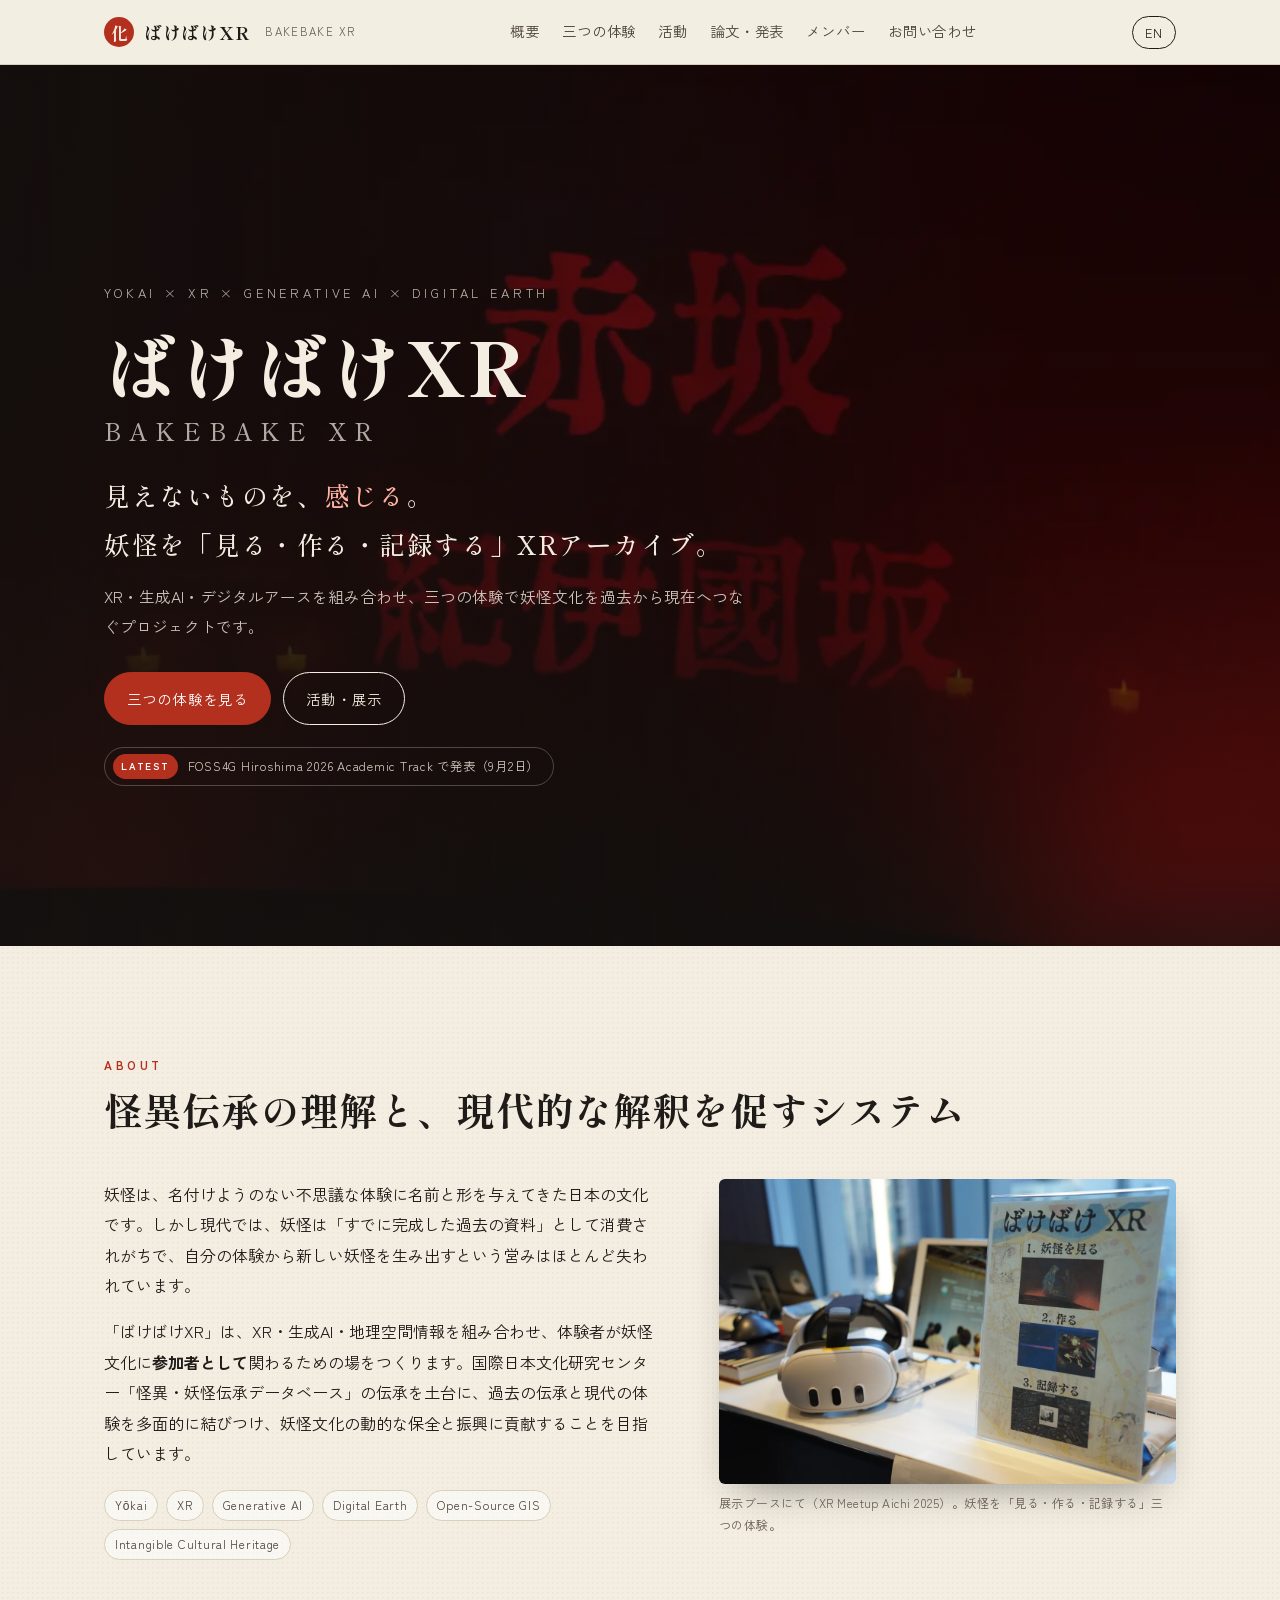
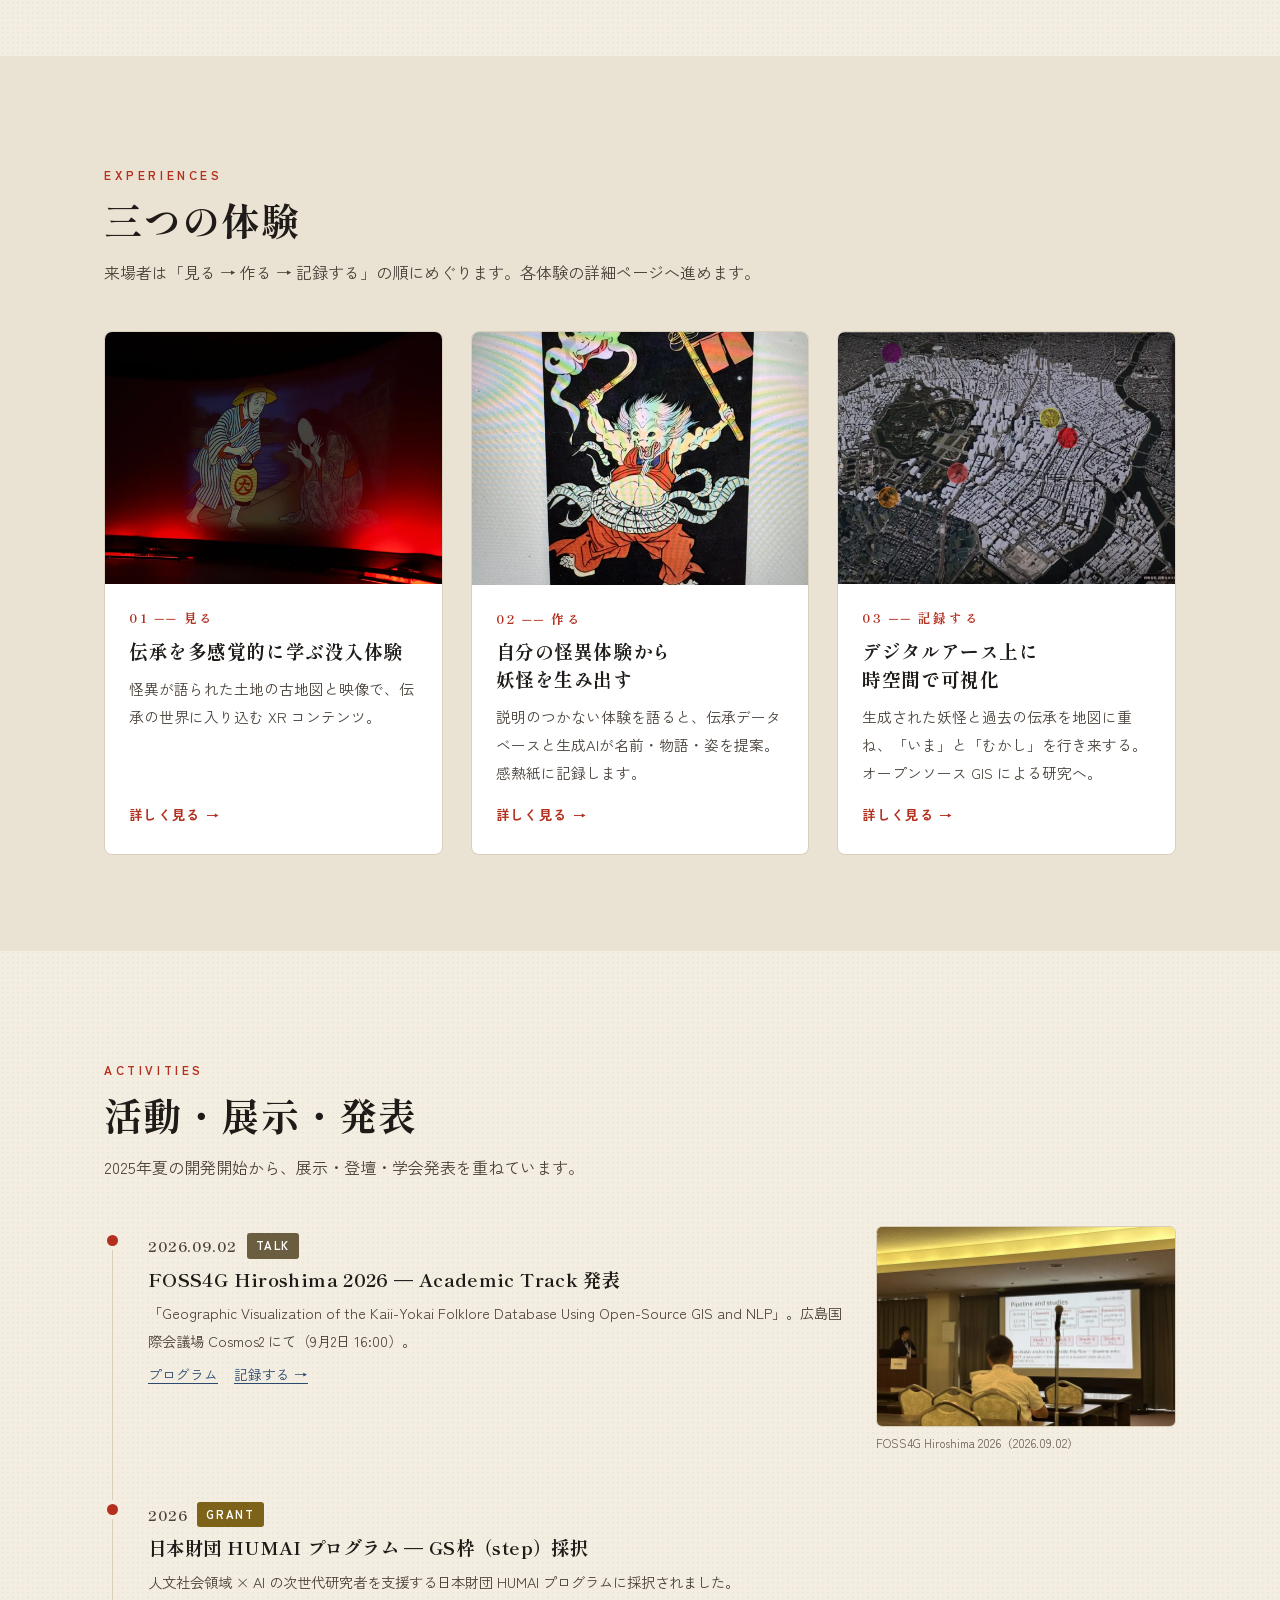
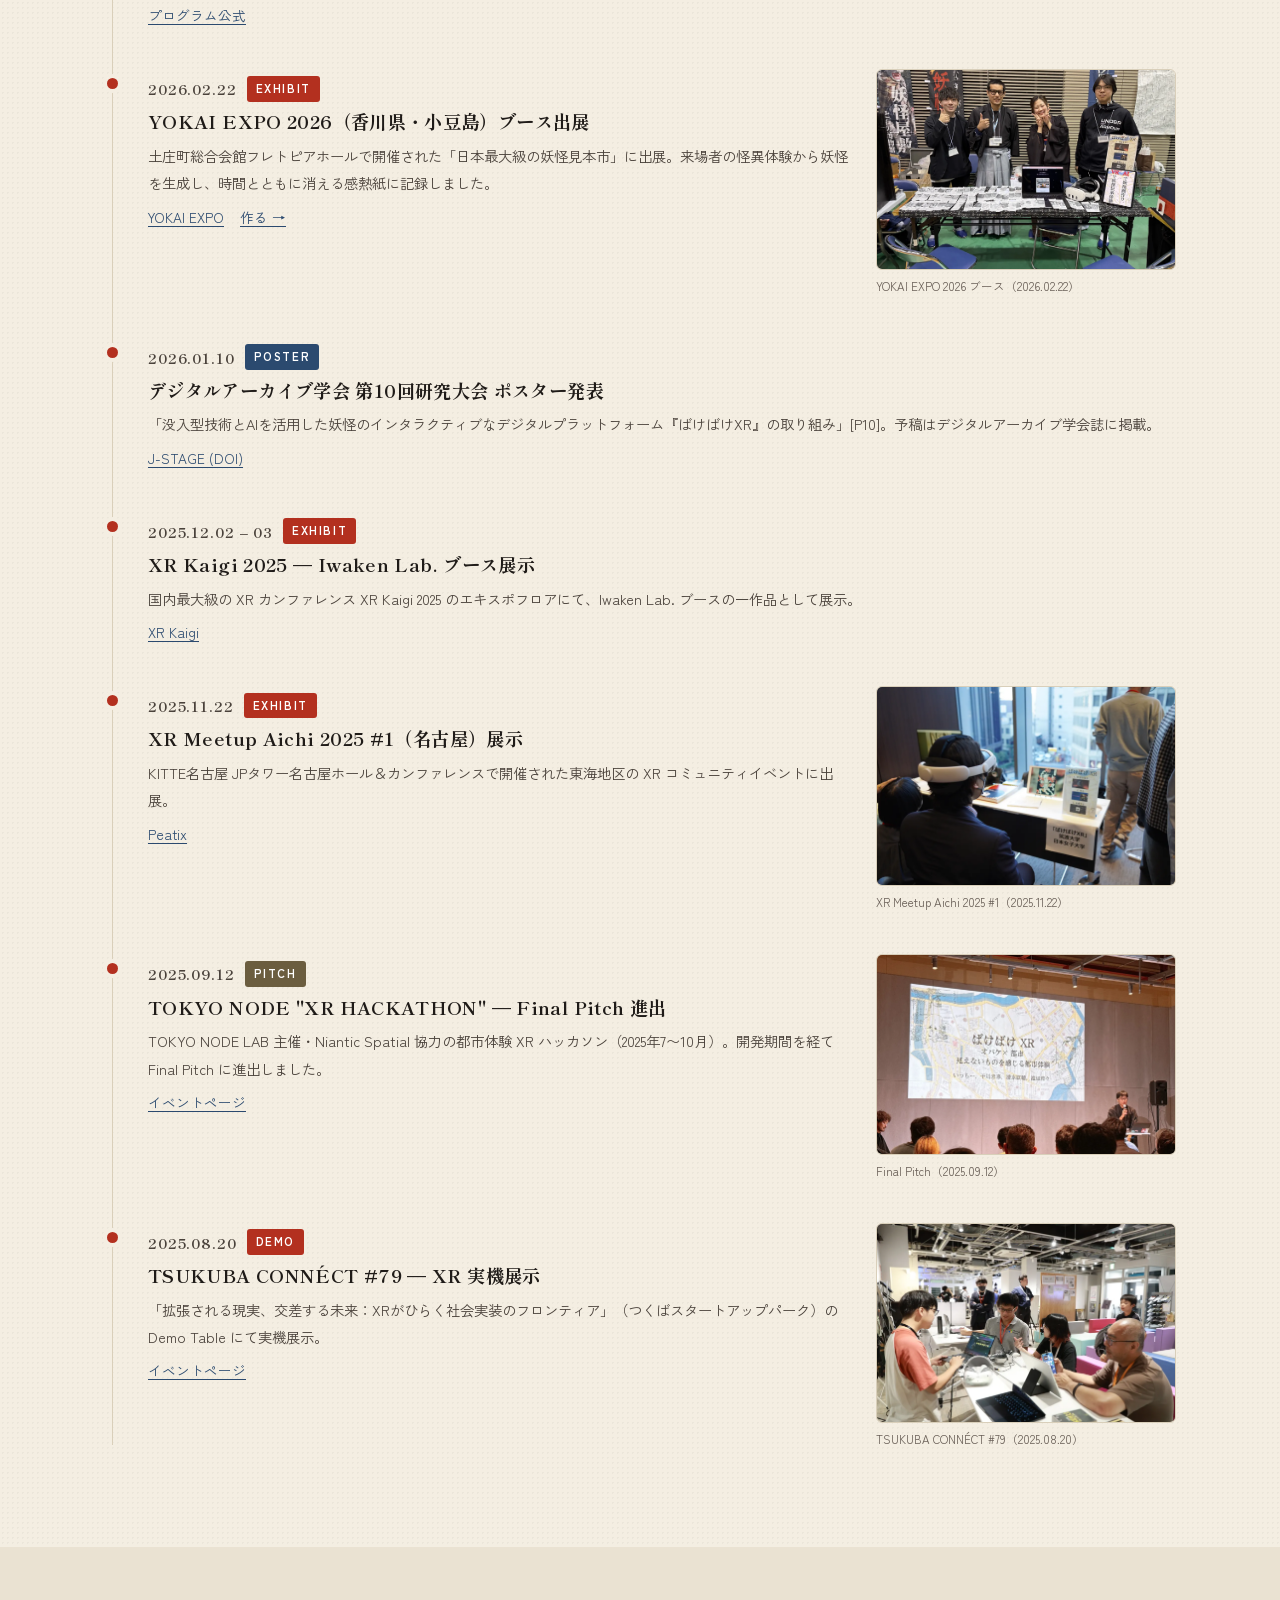
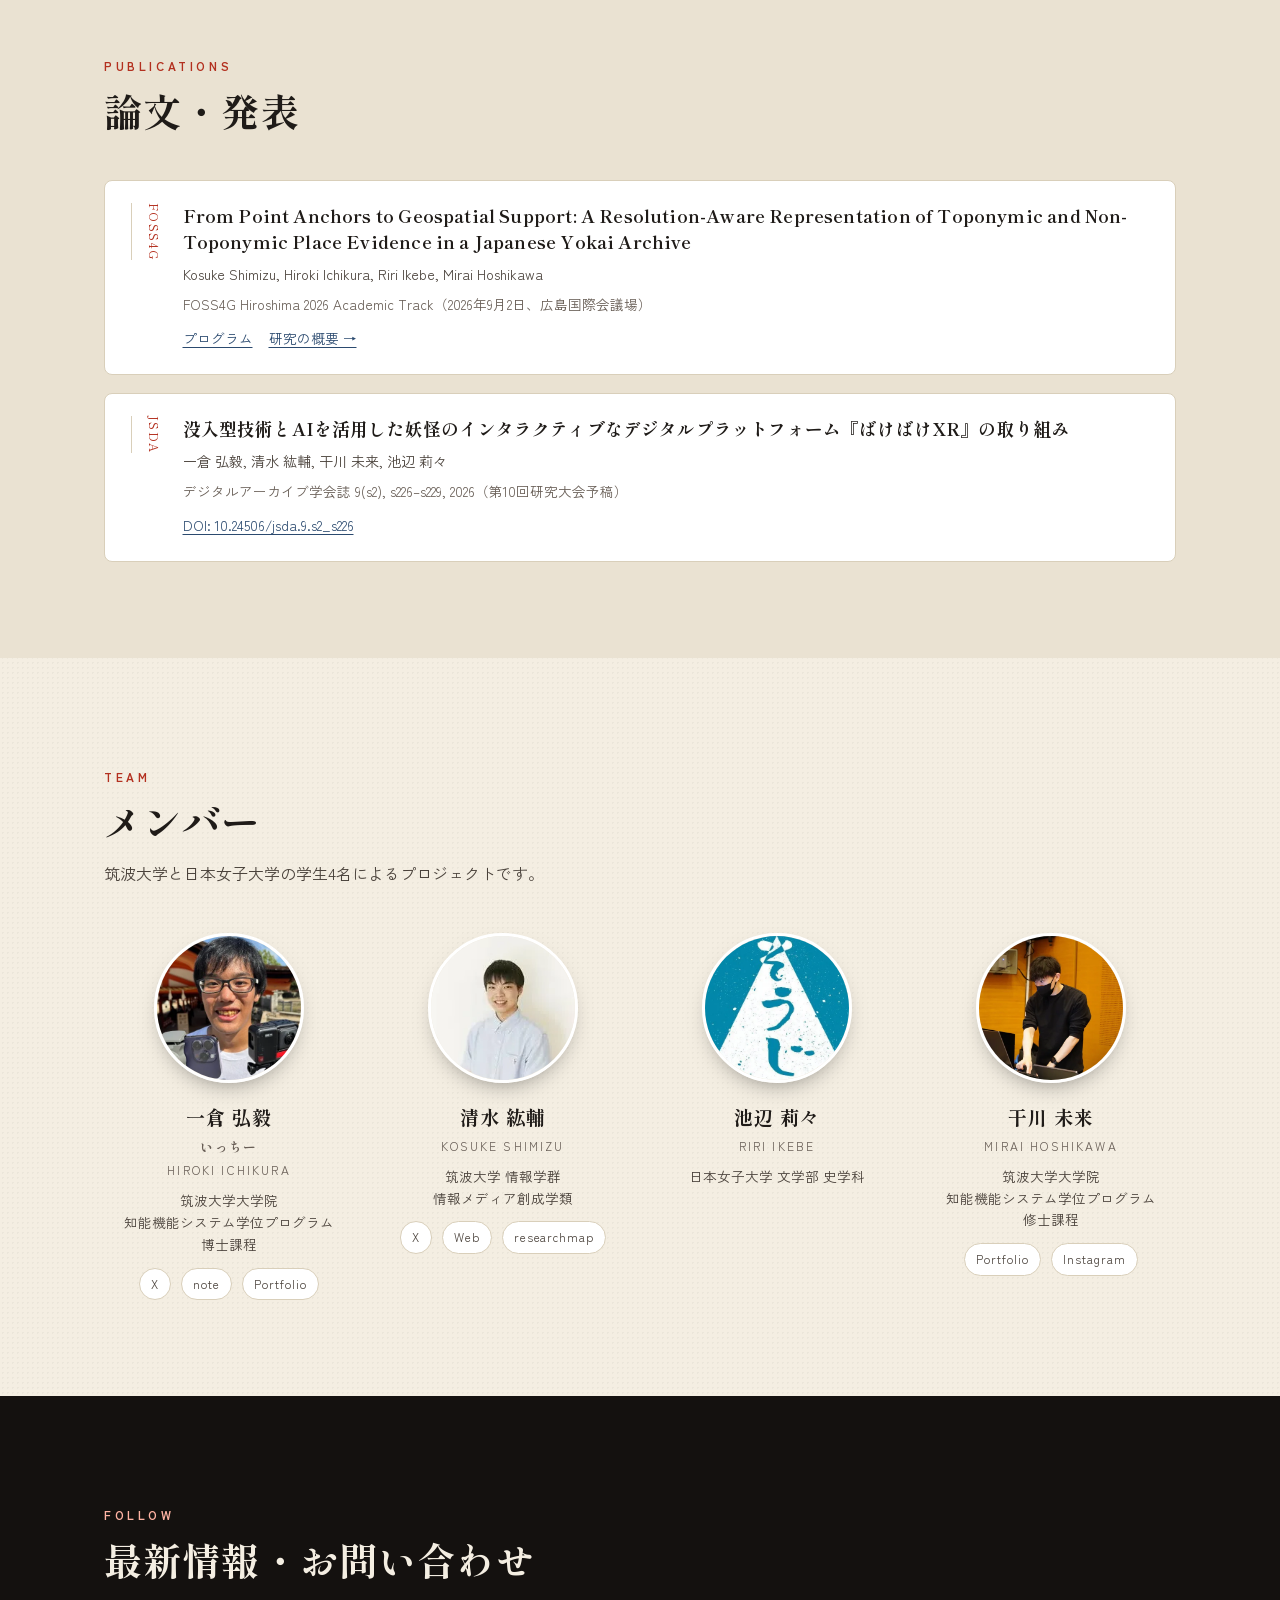
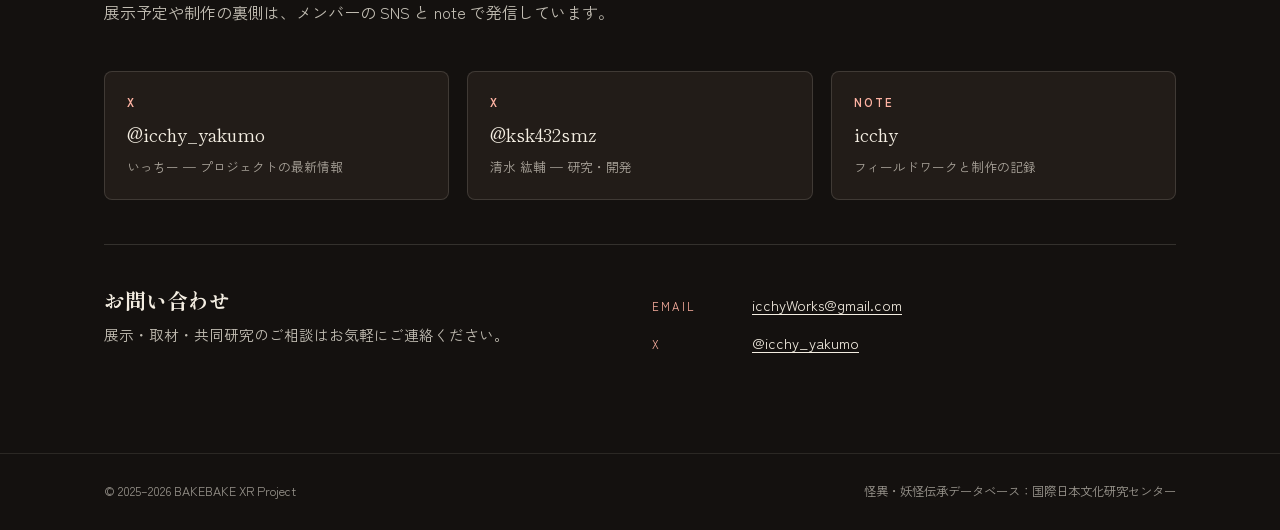
==== index.html @ d812bba5 "Redesign site around the three experiences (see / make / record) - Paper/ink/vermilion theme with Sh" ====
<!DOCTYPE html>
<html lang="ja">
<head>
<meta charset="UTF-8">
<meta name="viewport" content="width=device-width, initial-scale=1.0">
<title>ばけばけXR — 見えないものを、感じる。妖怪文化のXRアーカイブ</title>
<meta name="title-en" content="BAKEBAKE XR — Sensing the unseen. An XR archive of yōkai culture">
<meta name="description" content="ばけばけXR は、妖怪を「見る・作る・記録する」XRアーカイブ。伝承を多感覚的に学ぶ没入体験、生成AIによる新しい妖怪づくり、デジタルアース上での時空間可視化を通して、妖怪文化の動的な保全と振興に取り組みます。">
<link rel="canonical" href="https://icchyhiroki.github.io/bakebake-xr.github.io/">
<link rel="alternate" hreflang="ja" href="https://icchyhiroki.github.io/bakebake-xr.github.io/">
<link rel="alternate" hreflang="en" href="https://icchyhiroki.github.io/bakebake-xr.github.io/?lang=en">
<meta property="og:type" content="website">
<meta property="og:site_name" content="ばけばけXR / BakebakeXR">
<meta property="og:title" content="ばけばけXR — 見えないものを、感じる。">
<meta property="og:description" content="妖怪を「見る・作る・記録する」XRアーカイブ。伝承の没入体験、生成AIによる妖怪づくり、デジタルアース上の時空間可視化。">
<meta property="og:image" content="https://icchyhiroki.github.io/bakebake-xr.github.io/images/photos/og.jpg">
<meta property="og:url" content="https://icchyhiroki.github.io/bakebake-xr.github.io/">
<meta property="og:locale" content="ja_JP">
<meta name="twitter:card" content="summary_large_image">
<meta name="twitter:site" content="@icchy_yakumo">
<meta name="theme-color" content="#14110f">
<link rel="icon" href="data:image/svg+xml,%3Csvg xmlns='http://www.w3.org/2000/svg' viewBox='0 0 64 64'%3E%3Ccircle cx='32' cy='32' r='30' fill='%23b3301f'/%3E%3Ctext x='32' y='44' font-size='34' text-anchor='middle' fill='%23f4eee2' font-family='serif' font-weight='700'%3E化%3C/text%3E%3C/svg%3E">
<link rel="apple-touch-icon" href="images/icon-180.png">
<script>try{var q=new URLSearchParams(location.search).get('lang');document.documentElement.lang=(q==='en'||(!q&&localStorage.getItem('bakebake-lang')==='en'))?'en':'ja'}catch(e){}</script>
<link rel="preconnect" href="https://fonts.googleapis.com">
<link rel="preconnect" href="https://fonts.gstatic.com" crossorigin>
<link href="https://fonts.googleapis.com/css2?family=Shippori+Mincho:wght@500;700;800&family=Zen+Kaku+Gothic+New:wght@400;500;700&display=swap" rel="stylesheet">
<link rel="stylesheet" href="assets/site.css">
</head>
<body>
<a class="skip" href="#top"><span class="ja">本文へ</span><span class="en">Skip to content</span></a>

<header class="site-header">
  <div class="wrap">
    <a class="brand" href="index.html" data-internal aria-label="ばけばけXR">
      <span class="mark" aria-hidden="true">化</span>
      <span class="name">ばけばけXR</span><small>BAKEBAKE XR</small>
    </a>
    <nav class="nav" id="nav" aria-label="main">
      <a href="#about"><span class="ja">概要</span><span class="en">About</span></a>
      <a href="#experiences"><span class="ja">三つの体験</span><span class="en">Experiences</span></a>
      <a href="#activities"><span class="ja">活動</span><span class="en">Activities</span></a>
      <a href="#publications"><span class="ja">論文・発表</span><span class="en">Publications</span></a>
      <a href="#team"><span class="ja">メンバー</span><span class="en">Team</span></a>
      <a href="#contact"><span class="ja">お問い合わせ</span><span class="en">Contact</span></a>
    </nav>
    <div style="display:flex;gap:8px;align-items:center">
      <button class="lang-toggle" id="langToggle" type="button"><span class="ja" lang="en">EN</span><span class="en" lang="ja">日本語</span></button>
      <button class="menu-btn" id="menuBtn" type="button" aria-expanded="false" aria-controls="nav" aria-label="Menu">
        <svg width="26" height="26" viewBox="0 0 24 24" fill="none" stroke="currentColor" stroke-width="2" stroke-linecap="round"><path d="M4 7h16M4 12h16M4 17h16"/></svg>
      </button>
    </div>
  </div>
</header>

<main id="top" tabindex="-1">
  <!-- ===== HERO ===== -->
  <section class="hero" aria-labelledby="hero-title">
    <picture>
      <source media="(max-width:700px)" srcset="images/photos/hero_portrait.webp">
      <img src="images/photos/hero.webp" alt="暗い展示空間に古地図と「赤坂 紀伊國坂」の文字が赤く投影されている" fetchpriority="high">
    </picture>
    <div class="wrap">
      <p class="eyebrow">YOKAI × XR × GENERATIVE AI × DIGITAL EARTH</p>
      <h1 id="hero-title">ばけばけXR<span class="en-name">BAKEBAKE XR</span></h1>
      <p class="catch ja">見えないものを、<em>感じる</em>。<br>妖怪を「見る・作る・記録する」<span class="nowrap">XRアーカイブ。</span></p>
      <p class="catch en">Sensing the <em>unseen</em>.<br>An XR archive for seeing, making and recording yōkai.</p>
      <p class="lead ja">XR・生成AI・デジタルアースを組み合わせ、三つの体験で妖怪文化を過去から現在へつなぐプロジェクトです。</p>
      <p class="lead en">A project that connects yōkai culture from past to present through three experiences, combining XR, generative AI and a digital earth.</p>
      <div class="cta">
        <a class="btn primary" href="#experiences"><span class="ja">三つの体験を見る</span><span class="en">The three experiences</span></a>
        <a class="btn ghost" href="#activities"><span class="ja">活動・展示</span><span class="en">Activities</span></a>
      </div>
      <a class="news" href="#activities"><b>LATEST</b><span class="ja">FOSS4G Hiroshima 2026 Academic Track で発表（9月2日）</span><span class="en">Presented at FOSS4G Hiroshima 2026 Academic Track (Sept 2)</span></a>
    </div>
  </section>

  <!-- ===== ABOUT ===== -->
  <section id="about" aria-labelledby="about-title">
    <div class="wrap">
      <div class="sec-head">
        <p class="label">ABOUT</p>
        <h2 id="about-title" class="serif"><span class="ja">怪異伝承の理解と、<wbr>現代的な解釈を<wbr>促すシステム</span><span class="en">A system for understanding and reinterpreting yōkai folklore</span></h2>
      </div>
      <div class="about-grid">
        <div class="about-text">
          <p class="ja">妖怪は、名付けようのない不思議な体験に名前と形を与えてきた日本の文化です。しかし現代では、妖怪は「すでに完成した過去の資料」として消費されがちで、自分の体験から新しい妖怪を生み出すという営みはほとんど失われています。</p>
          <p class="en">Yōkai are a Japanese cultural practice of giving names and forms to strange, unexplained experiences. Today, however, yōkai are mostly consumed as finished historical records, and the act of creating a new one from one's own experience has nearly disappeared.</p>
          <p class="ja">「ばけばけXR」は、XR・生成AI・地理空間情報を組み合わせ、体験者が妖怪文化に<strong>参加者として</strong>関わるための場をつくります。国際日本文化研究センター「怪異・妖怪伝承データベース」の伝承を土台に、過去の伝承と現代の体験を多面的に結びつけ、妖怪文化の動的な保全と振興に貢献することを目指しています。</p>
          <p class="en">BAKEBAKE XR combines XR, generative AI and geospatial data so that people can take part in yōkai culture <strong>as participants</strong>. Built on the Nichibunken Kaii–Yōkai Folklore Database, it links historical records with contemporary experience and aims at the dynamic preservation and renewal of yōkai culture.</p>
          <div class="keywords" aria-label="keywords">
            <span>Yōkai</span><span>XR</span><span>Generative AI</span><span>Digital Earth</span><span>Open-Source GIS</span><span>Intangible Cultural Heritage</span>
          </div>
        </div>
        <figure class="about-photo">
          <img src="images/photos/booth.webp" alt="展示ブースのパネル「1. 妖怪を見る 2. 作る 3. 記録する」とVRヘッドセット" loading="lazy" width="1200" height="800">
          <figcaption class="ja">展示ブースにて（XR Meetup Aichi 2025）。妖怪を「見る・作る・記録する」三つの体験。</figcaption>
          <figcaption class="en">At the booth (XR Meetup Aichi 2025): the three experiences — see, make, record.</figcaption>
        </figure>
      </div>
    </div>
  </section>

  <!-- ===== EXPERIENCES ===== -->
  <section id="experiences" class="alt" aria-labelledby="feat-title">
    <div class="wrap">
      <div class="sec-head">
        <p class="label">EXPERIENCES</p>
        <h2 id="feat-title" class="serif"><span class="ja">三つの体験</span><span class="en">Three experiences</span></h2>
        <p class="ja">来場者は「見る → 作る → 記録する」の順にめぐります。各体験の詳細ページへ進めます。</p>
        <p class="en">Visitors move through see → make → record. Open each experience for details.</p>
      </div>
      <div class="features">
        <a class="feature" href="see.html" data-internal>
          <div class="img"><img src="images/photos/feat_view.webp" alt="提灯を持つ旅人と顔のない女が描かれた投影映像" loading="lazy" width="1200" height="900"></div>
          <div class="body">
            <p class="num">01 ── <span class="ja">見る</span><span class="en">SEE</span></p>
            <h3 class="ja">伝承を多感覚的に学ぶ<wbr>没入体験</h3>
            <h3 class="en">Immersive learning of folklore</h3>
            <p class="ja">怪異が語られた土地の古地図と映像で、伝承の世界に入り込む XR コンテンツ。</p>
            <p class="en">XR content that draws you into a tale through the old maps and imagery of the place where it was told.</p>
            <span class="more"><span class="ja">詳しく見る</span><span class="en">Read more</span></span>
          </div>
        </a>
        <a class="feature" href="make.html" data-internal>
          <div class="img"><img src="images/photos/feat_make.webp" alt="生成AIで生成された妖怪画像がアプリ画面に表示されている" loading="lazy" width="1200" height="900"></div>
          <div class="body">
            <p class="num">02 ── <span class="ja">作る</span><span class="en">MAKE</span></p>
            <h3 class="ja">自分の怪異体験から<wbr>妖怪を生み出す</h3>
            <h3 class="en">Making a yōkai from your own experience</h3>
            <p class="ja">説明のつかない体験を語ると、伝承データベースと生成AIが名前・物語・姿を提案。感熱紙に記録します。</p>
            <p class="en">Describe an unexplained experience; the folklore database and generative AI propose a name, a story and a form, printed on thermal paper.</p>
            <span class="more"><span class="ja">詳しく見る</span><span class="en">Read more</span></span>
          </div>
        </a>
        <a class="feature" href="record.html" data-internal>
          <div class="img"><img src="images/photos/feat_record.webp" alt="デジタルアース上に妖怪の出現地点がマッピングされた画面" loading="lazy" width="1000" height="750"></div>
          <div class="body">
            <p class="num">03 ── <span class="ja">記録する</span><span class="en">RECORD</span></p>
            <h3 class="ja">デジタルアース上に<wbr>時空間で可視化</h3>
            <h3 class="en">Spatio-temporal mapping on a digital earth</h3>
            <p class="ja">生成された妖怪と過去の伝承を地図に重ね、「いま」と「むかし」を行き来する。オープンソース GIS による研究へ。</p>
            <p class="en">Generated yōkai and historical records layered on a map, moving between "now" and "then" — and into open-source GIS research.</p>
            <span class="more"><span class="ja">詳しく見る</span><span class="en">Read more</span></span>
          </div>
        </a>
      </div>
    </div>
  </section>

  <!-- ===== ACTIVITIES ===== -->
  <section id="activities" aria-labelledby="act-title">
    <div class="wrap">
      <div class="sec-head">
        <p class="label">ACTIVITIES</p>
        <h2 id="act-title" class="serif"><span class="ja">活動・展示・発表</span><span class="en">Activities, exhibitions and talks</span></h2>
        <p class="ja">2025年夏の開発開始から、展示・登壇・学会発表を重ねています。</p>
        <p class="en">Since development began in summer 2025, the project has been shown and presented at the following venues.</p>
      </div>
      <div class="timeline">

        <article class="tl-item">
          <div>
            <p class="tl-date">2026.09.02 <span class="tag talk">TALK</span></p>
            <h3 class="ja">FOSS4G Hiroshima 2026 <wbr>— Academic Track 発表</h3>
            <h3 class="en">FOSS4G Hiroshima 2026 — Academic Track</h3>
            <p class="ja">「Geographic Visualization of the Kaii-Yokai Folklore Database Using Open-Source GIS and NLP」。広島国際会議場 Cosmos2 にて（9月2日 16:00）。</p>
            <p class="en">"Geographic Visualization of the Kaii-Yokai Folklore Database Using Open-Source GIS and NLP." International Conference Center Hiroshima, room Cosmos2, Sept 2, 16:00.</p>
            <p class="links"><a href="https://2026.foss4g.org/en/program-schedule/presentations/" target="_blank" rel="noopener"><span class="ja">プログラム</span><span class="en">Program</span></a><a href="record.html" data-internal><span class="ja">記録する →</span><span class="en">Record →</span></a></p>
          </div>
          <figure>
            <img src="images/photos/foss4g_talk.webp" alt="FOSS4G Hiroshima 2026 の会場で発表する様子" loading="lazy" width="1200" height="800">
            <figcaption class="ja">FOSS4G Hiroshima 2026（2026.09.02）</figcaption>
            <figcaption class="en">FOSS4G Hiroshima 2026, Sept 2, 2026</figcaption>
          </figure>
        </article>

        <article class="tl-item">
          <div>
            <p class="tl-date">2026 <span class="tag grant">GRANT</span></p>
            <h3 class="ja">日本財団 HUMAI プログラム <wbr>— GS枠（step）採択</h3>
            <h3 class="en">Selected for the Nippon Foundation HUMAI Program (GS / step)</h3>
            <p class="ja">人文社会領域 × AI の次世代研究者を支援する日本財団 HUMAI プログラムに採択されました。</p>
            <p class="en">Selected for the Nippon Foundation HUMAI Program, which supports next-generation researchers working across the humanities and AI.</p>
            <p class="links"><a href="https://zen.ac.jp/humai" target="_blank" rel="noopener"><span class="ja">プログラム公式</span><span class="en">Program site</span></a></p>
          </div>
        </article>

        <article class="tl-item">
          <div>
            <p class="tl-date">2026.02.22 <span class="tag exhibit">EXHIBIT</span></p>
            <h3 class="ja">YOKAI EXPO 2026<wbr>（香川県・小豆島）<wbr>ブース出展</h3>
            <h3 class="en">Booth at YOKAI EXPO 2026, Shodoshima</h3>
            <p class="ja">土庄町総合会館フレトピアホールで開催された「日本最大級の妖怪見本市」に出展。来場者の怪異体験から妖怪を生成し、時間とともに消える感熱紙に記録しました。</p>
            <p class="en">Exhibited at Japan's largest yōkai fair at Tonosho Town Hall (Furetopia Hall). Visitors' uncanny experiences were turned into yōkai and printed on thermal paper that fades over time.</p>
            <p class="links"><a href="https://www.yokaiexpo.com/" target="_blank" rel="noopener">YOKAI EXPO</a><a href="make.html" data-internal><span class="ja">作る →</span><span class="en">Make →</span></a></p>
          </div>
          <figure>
            <img src="images/photos/expo_booth.webp" alt="YOKAI EXPO 2026 のブースに立つメンバー4人と、机に並んだ感熱紙の妖怪記録" loading="lazy" width="1400" height="933">
            <figcaption class="ja">YOKAI EXPO 2026 ブース（2026.02.22）</figcaption>
            <figcaption class="en">Our booth at YOKAI EXPO 2026, Feb 22, 2026</figcaption>
          </figure>
        </article>

        <article class="tl-item">
          <div>
            <p class="tl-date">2026.01.10 <span class="tag paper">POSTER</span></p>
            <h3 class="ja">デジタルアーカイブ学会 <wbr>第10回研究大会 <wbr>ポスター発表</h3>
            <h3 class="en">Poster at the 10th Annual Conference of the Japan Society for Digital Archive</h3>
            <p class="ja">「没入型技術とAIを活用した妖怪のインタラクティブなデジタルプラットフォーム『ばけばけXR』の取り組み」[P10]。予稿はデジタルアーカイブ学会誌に掲載。</p>
            <p class="en">"An Interactive Digital Platform for Yōkai Using Immersive Technology and AI: BAKEBAKE XR" [P10]. Proceedings published in the Journal of the Japan Society for Digital Archive.</p>
            <p class="links"><a href="https://doi.org/10.24506/jsda.9.s2_s226" target="_blank" rel="noopener">J-STAGE (DOI)</a></p>
          </div>
        </article>

        <article class="tl-item">
          <div>
            <p class="tl-date">2025.12.02 – 03 <span class="tag exhibit">EXHIBIT</span></p>
            <h3 class="ja">XR Kaigi 2025 <wbr>— Iwaken Lab. ブース展示</h3>
            <h3 class="en">XR Kaigi 2025 — Iwaken Lab. booth</h3>
            <p class="ja">国内最大級の XR カンファレンス XR Kaigi 2025 のエキスポフロアにて、Iwaken Lab. ブースの一作品として展示。</p>
            <p class="en">Shown at the Iwaken Lab. booth on the expo floor of XR Kaigi 2025, one of Japan's largest XR conferences.</p>
            <p class="links"><a href="https://www.xrkaigi.com/" target="_blank" rel="noopener">XR Kaigi</a></p>
          </div>
        </article>

        <article class="tl-item">
          <div>
            <p class="tl-date">2025.11.22 <span class="tag exhibit">EXHIBIT</span></p>
            <h3 class="ja">XR Meetup Aichi 2025 #1<wbr>（名古屋）展示</h3>
            <h3 class="en">XR Meetup Aichi 2025 #1, Nagoya</h3>
            <p class="ja">KITTE名古屋 JPタワー名古屋ホール＆カンファレンスで開催された東海地区の XR コミュニティイベントに出展。</p>
            <p class="en">Exhibited at the Tōkai-area XR community event held at KITTE Nagoya / JP Tower Nagoya Hall &amp; Conference.</p>
            <p class="links"><a href="https://peatix.com/event/4530538" target="_blank" rel="noopener">Peatix</a></p>
          </div>
          <figure>
            <img src="images/photos/xrmeetup_aichi.webp" alt="XR Meetup Aichi の会場でVRヘッドセットを装着して体験する来場者" loading="lazy" width="1200" height="800">
            <figcaption class="ja">XR Meetup Aichi 2025 #1（2025.11.22）</figcaption>
            <figcaption class="en">XR Meetup Aichi 2025 #1, Nov 22, 2025</figcaption>
          </figure>
        </article>

        <article class="tl-item">
          <div>
            <p class="tl-date">2025.09.12 <span class="tag talk">PITCH</span></p>
            <h3 class="ja">TOKYO NODE "XR HACKATHON" <wbr>— Final Pitch 進出</h3>
            <h3 class="en">TOKYO NODE "XR HACKATHON" — Final Pitch</h3>
            <p class="ja">TOKYO NODE LAB 主催・Niantic Spatial 協力の都市体験 XR ハッカソン（2025年7〜10月）。開発期間を経て Final Pitch に進出しました。</p>
            <p class="en">A city-experience XR hackathon run by TOKYO NODE LAB with Niantic Spatial (July–Oct 2025). The team advanced to the Final Pitch.</p>
            <p class="links"><a href="https://www.tokyonode.jp/lab/events/20250619_01/index.html" target="_blank" rel="noopener"><span class="ja">イベントページ</span><span class="en">Event page</span></a></p>
          </div>
          <figure>
            <img src="images/photos/pitch_final.webp" alt="TOKYO NODE XR HACKATHON Final Pitch で登壇する様子" loading="lazy" width="1200" height="799">
            <figcaption class="ja">Final Pitch（2025.09.12）</figcaption>
            <figcaption class="en">Final Pitch, Sept 12, 2025</figcaption>
          </figure>
        </article>

        <article class="tl-item">
          <div>
            <p class="tl-date">2025.08.20 <span class="tag exhibit">DEMO</span></p>
            <h3 class="ja">TSUKUBA CONNÉCT #79 <wbr>— XR 実機展示</h3>
            <h3 class="en">TSUKUBA CONNÉCT #79 — XR demo table</h3>
            <p class="ja">「拡張される現実、交差する未来：XRがひらく社会実装のフロンティア」（つくばスタートアップパーク）の Demo Table にて実機展示。</p>
            <p class="en">Live demo at the XR-themed edition of TSUKUBA CONNÉCT held at Tsukuba Startup Park.</p>
            <p class="links"><a href="https://civicpower.jp/event/735/" target="_blank" rel="noopener"><span class="ja">イベントページ</span><span class="en">Event page</span></a></p>
          </div>
          <figure>
            <img src="images/photos/tsukuba_connect.webp" alt="TSUKUBA CONNÉCT のデモテーブルで来場者に体験してもらう様子" loading="lazy" width="1200" height="799">
            <figcaption class="ja">TSUKUBA CONNÉCT #79（2025.08.20）</figcaption>
            <figcaption class="en">TSUKUBA CONNÉCT #79, Aug 20, 2025</figcaption>
          </figure>
        </article>

      </div>
    </div>
  </section>

  <!-- ===== PUBLICATIONS ===== -->
  <section id="publications" class="alt" aria-labelledby="pub-title">
    <div class="wrap">
      <div class="sec-head">
        <p class="label">PUBLICATIONS</p>
        <h2 id="pub-title" class="serif"><span class="ja">論文・発表</span><span class="en">Publications</span></h2>
      </div>
      <div class="pubs">
        <article class="pub">
          <div class="venue">FOSS4G</div>
          <div>
            <h3>From Point Anchors to Geospatial Support: A Resolution-Aware Representation of Toponymic and Non-Toponymic Place Evidence in a Japanese Yokai Archive</h3>
            <p class="authors">Kosuke Shimizu, Hiroki Ichikura, Riri Ikebe, Mirai Hoshikawa</p>
            <p class="meta"><span class="ja">FOSS4G Hiroshima 2026 Academic Track（2026年9月2日、広島国際会議場）</span><span class="en">FOSS4G Hiroshima 2026 Academic Track, Sept 2, 2026, International Conference Center Hiroshima</span></p>
            <p class="links"><a href="https://2026.foss4g.org/en/program-schedule/presentations/" target="_blank" rel="noopener"><span class="ja">プログラム</span><span class="en">Program</span></a><a href="record.html" data-internal><span class="ja">研究の概要 →</span><span class="en">Overview →</span></a></p>
          </div>
        </article>
        <article class="pub">
          <div class="venue">JSDA</div>
          <div>
            <h3 class="ja">没入型技術とAIを活用した<wbr>妖怪のインタラクティブな<wbr>デジタルプラットフォーム<wbr>『ばけばけXR』の取り組み</h3>
            <h3 class="en">An Interactive Digital Platform for Yōkai Using Immersive Technology and AI: BAKEBAKE XR</h3>
            <p class="authors"><span class="ja">一倉 弘毅, 清水 紘輔, 干川 未来, 池辺 莉々</span><span class="en">Hiroki Ichikura, Kosuke Shimizu, Mirai Hoshikawa, Riri Ikebe</span></p>
            <p class="meta"><span class="ja">デジタルアーカイブ学会誌 9(s2), s226–s229, 2026（第10回研究大会予稿）</span><span class="en">Journal of the Japan Society for Digital Archive 9(s2), s226–s229, 2026 (10th Annual Conference proceedings)</span></p>
            <p class="links"><a href="https://doi.org/10.24506/jsda.9.s2_s226" target="_blank" rel="noopener">DOI: 10.24506/jsda.9.s2_s226</a></p>
          </div>
        </article>
      </div>
    </div>
  </section>

  <!-- ===== TEAM ===== -->
  <section id="team" aria-labelledby="team-title">
    <div class="wrap">
      <div class="sec-head">
        <p class="label">TEAM</p>
        <h2 id="team-title" class="serif"><span class="ja">メンバー</span><span class="en">Team</span></h2>
        <p class="ja">筑波大学と日本女子大学の学生4名によるプロジェクトです。</p>
        <p class="en">A student project by four members from the University of Tsukuba and Japan Women's University.</p>
      </div>
      <div class="team">
        <div class="member">
          <img src="images/members/icchy.webp" alt="" width="150" height="150" loading="lazy">
          <h3 class="ja">一倉 弘毅<span class="nick">いっちー</span></h3>
          <h3 class="en">Hiroki Ichikura</h3>
          <p class="roma ja">Hiroki Ichikura</p>
          <p class="roma en">"icchy"</p>
          <p class="aff ja">筑波大学大学院<br>知能機能システム<wbr>学位プログラム <span class="nowrap">博士課程</span></p>
          <p class="aff en">Doctoral Program in Intelligent and Mechanical Interaction Systems, University of Tsukuba</p>
          <div class="links">
            <a href="https://x.com/icchy_yakumo" target="_blank" rel="noopener">X</a>
            <a href="https://note.com/icchy0204" target="_blank" rel="noopener">note</a>
            <a href="https://ultra-citron-588.notion.site/icchy-ba0bd360576641b2b01c6dd7b3b3ef25?pvs=74" target="_blank" rel="noopener">Portfolio</a>
          </div>
        </div>
        <div class="member">
          <img src="images/members/shimizu.webp" alt="" width="150" height="150" loading="lazy">
          <h3 class="ja">清水 紘輔</h3>
          <h3 class="en">Kosuke Shimizu</h3>
          <p class="roma ja">Kosuke Shimizu</p>
          <p class="aff ja">筑波大学 情報学群<br>情報メディア創成学類</p>
          <p class="aff en">College of Media Arts, Science and Technology, University of Tsukuba</p>
          <div class="links">
            <a href="https://x.com/ksk432smz" target="_blank" rel="noopener">X</a>
            <a href="https://ksk432.com/" target="_blank" rel="noopener">Web</a>
            <a href="https://researchmap.jp/ksk432" target="_blank" rel="noopener">researchmap</a>
          </div>
        </div>
        <div class="member">
          <img src="images/members/ikebe.webp" alt="" width="150" height="150" loading="lazy">
          <h3 class="ja">池辺 莉々</h3>
          <h3 class="en">Riri Ikebe</h3>
          <p class="roma ja">Riri Ikebe</p>
          <p class="aff ja">日本女子大学 文学部 史学科</p>
          <p class="aff en">Department of History, Japan Women's University</p>
        </div>
        <div class="member">
          <img src="images/members/hoshikawa.webp" alt="" width="150" height="150" loading="lazy">
          <h3 class="ja">干川 未来</h3>
          <h3 class="en">Mirai Hoshikawa</h3>
          <p class="roma ja">Mirai Hoshikawa</p>
          <p class="aff ja">筑波大学大学院<br>知能機能システム<wbr>学位プログラム <span class="nowrap">修士課程</span></p>
          <p class="aff en">Master's Program in Intelligent and Mechanical Interaction Systems, University of Tsukuba</p>
          <div class="links">
            <a href="https://miraihoshikawa.github.io/" target="_blank" rel="noopener">Portfolio</a>
            <a href="https://www.instagram.com/hoshi_153/" target="_blank" rel="noopener">Instagram</a>
          </div>
        </div>
      </div>
    </div>
  </section>

  <!-- ===== FOLLOW & CONTACT ===== -->
  <section id="contact" class="dark" aria-labelledby="contact-title">
    <div class="wrap">
      <div class="sec-head">
        <p class="label">FOLLOW</p>
        <h2 id="contact-title" class="serif"><span class="ja">最新情報・お問い合わせ</span><span class="en">Updates &amp; contact</span></h2>
        <p class="ja">展示予定や制作の裏側は、メンバーの SNS と note で発信しています。</p>
        <p class="en">Upcoming exhibitions and behind-the-scenes notes are posted on our members' social accounts.</p>
      </div>
      <div class="links-grid">
        <a class="link-card" href="https://x.com/icchy_yakumo" target="_blank" rel="noopener">
          <p class="k">X</p><p class="v">@icchy_yakumo</p>
          <p class="d ja">いっちー — プロジェクトの最新情報</p><p class="d en">icchy — project updates</p>
        </a>
        <a class="link-card" href="https://x.com/ksk432smz" target="_blank" rel="noopener">
          <p class="k">X</p><p class="v">@ksk432smz</p>
          <p class="d ja">清水 紘輔 — 研究・開発</p><p class="d en">Kosuke Shimizu — research &amp; development</p>
        </a>
        <a class="link-card" href="https://note.com/icchy0204" target="_blank" rel="noopener">
          <p class="k">NOTE</p><p class="v">icchy</p>
          <p class="d ja">フィールドワークと制作の記録</p><p class="d en">Fieldwork and making-of notes</p>
        </a>
      </div>
      <div class="contact-box">
        <div>
          <h3 class="ja">お問い合わせ</h3>
          <h3 class="en">Contact</h3>
          <p class="ja">展示・取材・共同研究のご相談はお気軽にご連絡ください。</p>
          <p class="en">For exhibitions, press or research collaboration, please get in touch.</p>
        </div>
        <div>
          <p class="row"><span class="k">EMAIL</span><a href="mailto:icchyWorks@gmail.com">icchyWorks@gmail.com</a></p>
          <p class="row"><span class="k">X</span><a href="https://x.com/icchy_yakumo" target="_blank" rel="noopener">@icchy_yakumo</a></p>
        </div>
      </div>
    </div>
  </section>
</main>

<footer>
  <div class="wrap">
    <p>© 2025–2026 BAKEBAKE XR Project</p>
    <p><span class="ja">怪異・妖怪伝承データベース：国際日本文化研究センター</span><span class="en">Kaii–Yōkai Folklore Database: International Research Center for Japanese Studies</span></p>
  </div>
</footer>
<script src="assets/site.js"></script>
</body>
</html>
---- assets/site.css ----
:root{
  --paper:#f4eee2;
  --paper-2:#eae2d2;
  --line:#d9cfba;
  --ink:#1f1b18;
  --ink-2:#4a423b;
  --ink-3:#675d55;
  --vermilion:#b3301f;
  --vermilion-2:#8f2617;
  --indigo:#2b4a6f;
  --night:#14110f;
  --night-2:#221c18;
  --serif:'Shippori Mincho','Hiragino Mincho ProN','Yu Mincho',serif;
  --sans:'Zen Kaku Gothic New','Hiragino Kaku Gothic ProN','Hiragino Sans','Yu Gothic',sans-serif;
  --max:1120px;
}
*{margin:0;padding:0;box-sizing:border-box}
html{scroll-behavior:smooth;-webkit-text-size-adjust:100%}
@media (prefers-reduced-motion:reduce){html{scroll-behavior:auto} *{animation:none!important;transition:none!important}}
body{
  font-family:var(--sans);background:var(--paper);color:var(--ink);
  line-height:1.9;font-size:16px;overflow-x:hidden;
  background-image:radial-gradient(rgba(0,0,0,.035) 1px, transparent 1px);background-size:5px 5px;
}
img{max-width:100%;height:auto;display:block}
a{color:var(--indigo);text-decoration:underline;text-underline-offset:.2em;text-decoration-thickness:1px}
a:hover{color:var(--vermilion)}
.en, html[lang="en"] .ja{display:none}
html[lang="en"] .en{display:revert}
html[lang="en"] body{line-height:1.75}
.serif{font-family:var(--serif)}
.nowrap{white-space:nowrap}
.visually-hidden{position:absolute;width:1px;height:1px;overflow:hidden;clip:rect(0 0 0 0);white-space:nowrap}
:where(a,button):focus-visible{outline:2px solid var(--vermilion);outline-offset:3px}
.dark :where(a,button):focus-visible, .hero :where(a,button):focus-visible, .page-hero :where(a,button):focus-visible{outline-color:#ffb3a3}
section{scroll-margin-top:64px}
.wrap{max-width:var(--max);margin:0 auto;padding:0 24px}
.skip{position:absolute;left:-999px;top:0;background:var(--night);color:#fff;padding:8px 12px;z-index:2000}
.skip:focus{left:8px;top:8px}

/* ---------- header ---------- */
.site-header{position:sticky;top:0;z-index:100;background:rgba(244,238,226,.92);backdrop-filter:blur(8px);-webkit-backdrop-filter:blur(8px);border-bottom:1px solid var(--line)}
.site-header .wrap{display:flex;align-items:center;justify-content:space-between;height:64px;gap:16px}
.brand{display:flex;align-items:center;gap:10px;text-decoration:none;color:var(--ink)}
.brand .mark{width:30px;height:30px;border-radius:50%;background:var(--vermilion);color:var(--paper);font-family:var(--serif);font-weight:800;font-size:17px;display:grid;place-items:center;line-height:1}
.brand .name{font-family:var(--serif);font-weight:700;font-size:1.15rem;letter-spacing:.04em}
.brand small{font-family:var(--sans);font-size:.7rem;color:var(--ink-3);letter-spacing:.12em;margin-left:6px}
.nav{display:flex;gap:22px;align-items:center}
.nav a{color:var(--ink-2);text-decoration:none;font-size:.9rem;letter-spacing:.06em;padding:6px 0;border-bottom:2px solid transparent}
.nav a:hover,.nav a[aria-current="page"]{color:var(--vermilion);border-bottom-color:var(--vermilion)}
.lang-toggle{border:1px solid var(--ink);background:transparent;color:var(--ink);font-family:var(--sans);font-size:.8rem;letter-spacing:.08em;padding:6px 12px;border-radius:999px;cursor:pointer}
.lang-toggle:hover{background:var(--ink);color:var(--paper)}
.menu-btn{display:none;background:none;border:0;cursor:pointer;padding:8px;color:var(--ink)}
.menu-btn svg{display:block}
@media (max-width:900px){
  .nav{position:fixed;inset:64px 0 auto 0;background:var(--paper);border-bottom:1px solid var(--line);flex-direction:column;align-items:stretch;gap:0;padding:8px 24px 16px;transform:translateY(-8px);opacity:0;pointer-events:none;transition:.2s}
  .nav.open{transform:none;opacity:1;pointer-events:auto}
  .nav a{padding:12px 0;border-bottom:1px solid var(--line);font-size:1rem}
  .menu-btn{display:block}
  .brand small{display:none}
}

/* ---------- buttons ---------- */
.btn{display:inline-flex;align-items:center;gap:8px;text-decoration:none;font-size:.9rem;letter-spacing:.08em;padding:12px 22px;border-radius:999px;border:1px solid currentColor;transition:.2s;color:var(--ink)}
.btn.primary{background:var(--vermilion);border-color:var(--vermilion);color:#fff}
.btn.primary:hover{background:var(--vermilion-2);border-color:var(--vermilion-2);color:#fff}
.btn.ghost{color:var(--paper)}
.btn.ghost:hover{background:rgba(244,238,226,.12);color:var(--paper)}
.btn.outline:hover{color:var(--vermilion)}

/* ---------- home hero ---------- */
.hero{position:relative;color:var(--paper);background:var(--night);min-height:min(92vh,760px);display:flex;align-items:flex-end;isolation:isolate;overflow:hidden}
.hero picture,.hero img{position:absolute;inset:0;width:100%;height:100%;object-fit:cover;z-index:-2}
.hero img{object-position:100% 50%}
.hero::after{content:"";position:absolute;inset:0;z-index:-1;background:
  linear-gradient(90deg,rgba(20,17,15,.78) 0%,rgba(20,17,15,.45) 45%,rgba(20,17,15,.05) 80%),
  linear-gradient(180deg,rgba(20,17,15,.1) 0%,rgba(20,17,15,.2) 50%,rgba(20,17,15,.88) 100%)}
.hero .wrap{padding-top:120px;padding-bottom:64px;width:100%}
.hero .eyebrow{font-size:.8rem;letter-spacing:.3em;color:rgba(244,238,226,.75);margin-bottom:18px}
.hero h1{font-family:var(--serif);font-weight:800;font-size:clamp(2.6rem,6.2vw,4.6rem);line-height:1.15;letter-spacing:.02em}
.hero h1 .en-name{display:block;font-size:.32em;font-weight:500;letter-spacing:.35em;color:rgba(244,238,226,.7);margin-top:10px}
.hero .catch{font-family:var(--serif);font-size:clamp(1.15rem,2.4vw,1.6rem);margin-top:26px;font-weight:500;letter-spacing:.06em;word-break:keep-all;overflow-wrap:anywhere}
.hero .catch em{font-style:normal;color:#ffb3a3}
.hero .lead{max-width:640px;margin-top:14px;color:rgba(244,238,226,.82);font-size:.98rem}
.hero .cta{display:flex;gap:12px;flex-wrap:wrap;margin-top:30px}
.hero .news{display:inline-flex;align-items:center;gap:10px;margin-top:22px;font-size:.78rem;letter-spacing:.06em;color:rgba(244,238,226,.85);border:1px solid rgba(244,238,226,.25);border-radius:999px;padding:6px 14px 6px 8px;text-decoration:none}
.hero .news:hover{border-color:#ffb3a3;color:var(--paper)}
.hero .news b{font-size:.62rem;letter-spacing:.18em;background:var(--vermilion);color:#fff;padding:3px 8px;border-radius:999px;font-weight:700}
@media (max-width:700px){
  .hero{min-height:min(80vh,640px)}
  .hero img{object-position:50% 25%}
  .hero::after{background:linear-gradient(180deg,rgba(20,17,15,.35) 0%,rgba(20,17,15,.45) 40%,rgba(20,17,15,.92) 100%)}
  .hero .wrap{padding-top:96px;padding-bottom:48px}
  section{padding:64px 0}
}
@media (max-width:480px){.hero .lead{display:none}}

/* ---------- sections ---------- */
section{padding:96px 0}
section.alt{background:var(--paper-2)}
section.dark{background:var(--night);color:var(--paper)}
.sec-head{margin-bottom:44px}
.sec-head .label{font-size:.75rem;letter-spacing:.3em;color:var(--vermilion);font-weight:700;margin-bottom:8px}
.dark .sec-head .label{color:#ffb3a3}
.sec-head h2{font-family:var(--serif);font-weight:700;font-size:clamp(1.7rem,3.4vw,2.4rem);line-height:1.3;letter-spacing:.03em;text-wrap:balance;word-break:keep-all;overflow-wrap:anywhere}
.sec-head p{margin-top:12px;color:var(--ink-2);max-width:720px}
.dark .sec-head p{color:rgba(244,238,226,.78)}

/* about */
.about-grid{display:grid;grid-template-columns:1.1fr .9fr;gap:56px;align-items:start}
.about-text p+p{margin-top:1em}
.keywords{display:flex;flex-wrap:wrap;gap:8px;margin-top:22px}
.keywords span{font-size:.75rem;letter-spacing:.06em;border:1px solid var(--line);background:#fff8;padding:3px 10px;border-radius:999px;color:var(--ink-2)}
.about-photo img{border-radius:6px;box-shadow:0 20px 40px -20px rgba(0,0,0,.45)}
.about-photo figcaption{font-size:.75rem;color:var(--ink-3);margin-top:8px;letter-spacing:.04em}
@media (max-width:860px){.about-grid{grid-template-columns:1fr;gap:32px}}

/* experiences (home) */
.features{display:grid;grid-template-columns:repeat(3,1fr);gap:28px}
.feature{background:#fff;border:1px solid var(--line);border-radius:8px;overflow:hidden;display:flex;flex-direction:column;text-decoration:none;color:var(--ink);transition:.25s;position:relative}
.feature:hover{transform:translateY(-4px);box-shadow:0 24px 40px -24px rgba(0,0,0,.45);border-color:#c9b79a;color:var(--ink)}
.feature .img{aspect-ratio:4/3;overflow:hidden;background:var(--night)}
.feature .img img{width:100%;height:100%;object-fit:cover;transition:transform .5s}
.feature:hover .img img{transform:scale(1.02)}
.feature:hover .more{text-decoration:underline;text-underline-offset:.2em}
.feature .body{padding:22px 24px 26px;display:flex;flex-direction:column;flex:1}
.feature .num{font-family:var(--serif);color:var(--vermilion);font-size:.8rem;letter-spacing:.2em;font-weight:700}
.feature h3{font-family:var(--serif);font-size:1.18rem;margin:6px 0 10px;letter-spacing:.03em;line-height:1.5;text-wrap:balance;word-break:keep-all;overflow-wrap:anywhere}
.feature p{font-size:.92rem;color:var(--ink-2)}
.feature .more{margin-top:auto;padding-top:16px;font-size:.82rem;letter-spacing:.1em;color:var(--vermilion);font-weight:700}
.feature .more::after{content:" →"}
@media (max-width:900px){.features{grid-template-columns:1fr}}

/* video (compact) */
.video{max-width:900px;margin:0 auto}
.video .frame{position:relative;aspect-ratio:16/9;background:#000;border-radius:8px;overflow:hidden;box-shadow:0 30px 60px -30px rgba(0,0,0,.8)}
.video iframe{position:absolute;inset:0;width:100%;height:100%;border:0}
.video .facade{position:absolute;inset:0;width:100%;height:100%;border:0;padding:0;cursor:pointer;background:#000;display:block}
.video .facade img{width:100%;height:100%;object-fit:cover;opacity:.85}
.video .facade:focus-visible{outline-offset:-4px}
.video .facade .play{position:absolute;left:50%;top:50%;transform:translate(-50%,-50%);width:76px;height:76px;border-radius:50%;background:var(--vermilion);display:grid;place-items:center;box-shadow:0 10px 30px rgba(0,0,0,.5);transition:.2s}
.video .facade:hover .play{transform:translate(-50%,-50%) scale(1.06);background:var(--vermilion-2)}
.video .facade .play svg{margin-left:4px}
.video .note{margin-top:14px;font-size:.85rem;color:var(--ink-3);text-align:center}

/* timeline */
.timeline{position:relative;margin-left:8px}
.timeline::before{content:"";position:absolute;left:0;top:6px;bottom:6px;width:1px;background:var(--line)}
.tl-item{position:relative;padding-left:36px;padding-bottom:40px;display:grid;grid-template-columns:1fr 300px;gap:28px;align-items:start}
.tl-item:last-child{padding-bottom:0}
.tl-item::before{content:"";position:absolute;left:-5px;top:9px;width:11px;height:11px;border-radius:50%;background:var(--vermilion);box-shadow:0 0 0 4px var(--paper)}
.alt .tl-item::before{box-shadow:0 0 0 4px var(--paper-2)}
.tl-item:not(:has(figure)){grid-template-columns:1fr}
.tl-item.upcoming::before{background:var(--paper-2);border:2px solid var(--vermilion)}
.tl-item.upcoming .tl-date::after{content:"UPCOMING";font:700 .68rem/1 var(--sans);letter-spacing:.14em;color:var(--vermilion);border:1px solid currentColor;border-radius:3px;padding:3px 7px}
.tl-date{font-family:var(--serif);font-weight:700;letter-spacing:.06em;color:var(--ink);font-size:.95rem;display:flex;gap:10px;align-items:center;flex-wrap:wrap}
.tag{font-family:var(--sans);font-weight:700;font-size:.72rem;letter-spacing:.14em;padding:2px 9px;border-radius:3px;color:#fff;background:var(--indigo)}
.tag.exhibit{background:var(--vermilion)}
.tag.talk{background:#6b5d3f}
.tag.paper{background:var(--indigo)}
.tag.grant{background:#7d621a}
.tl-item h3{font-family:var(--serif);font-size:1.15rem;margin-top:6px;letter-spacing:.02em;line-height:1.5;word-break:keep-all;overflow-wrap:anywhere}
.tl-item p{font-size:.9rem;color:var(--ink-2);margin-top:6px}
.tl-item .links{margin-top:8px;font-size:.85rem;display:flex;gap:16px;flex-wrap:wrap}
.tl-item figure img{border-radius:6px;border:1px solid var(--line)}
.tl-item figcaption{font-size:.72rem;color:var(--ink-3);margin-top:6px}
@media (max-width:900px){.tl-item{grid-template-columns:1fr}.tl-item figure{max-width:420px}}

/* publications */
.pubs{display:grid;gap:18px}
.pub{background:#fff;border:1px solid var(--line);border-radius:8px;padding:22px 26px;display:grid;grid-template-columns:auto 1fr;gap:18px;align-items:stretch}
.pub .venue{writing-mode:vertical-rl;font-family:var(--serif);font-size:.74rem;letter-spacing:.12em;color:var(--vermilion);border-left:1px solid var(--line);padding-left:10px;align-self:start}
.pub h3{font-family:var(--serif);font-size:1.1rem;line-height:1.5;letter-spacing:.01em;word-break:keep-all;overflow-wrap:anywhere}
.pub .authors{font-size:.88rem;color:var(--ink-2);margin-top:6px}
.pub .meta{font-size:.85rem;color:var(--ink-3);margin-top:4px}
.pub .links{margin-top:8px;font-size:.85rem;display:flex;gap:16px;flex-wrap:wrap}
.pub .links > span{color:var(--ink-3)}
@media (max-width:600px){.pub{grid-template-columns:1fr}.pub .venue{writing-mode:horizontal-tb;border-left:0;padding-left:0;border-bottom:1px solid var(--line);padding-bottom:6px}}

/* team */
.team{display:grid;grid-template-columns:repeat(4,1fr);gap:24px}
.member{text-align:center}
.member img{width:150px;height:150px;border-radius:50%;object-fit:cover;margin:0 auto 16px;border:3px solid #fff;box-shadow:0 10px 24px -12px rgba(0,0,0,.5)}
.member h3{font-family:var(--serif);font-size:1.2rem;letter-spacing:.06em}
.member .roma{font-size:.75rem;letter-spacing:.18em;color:var(--ink-3);text-transform:uppercase}
.member .nick{display:block;font-size:.8rem;color:var(--ink-3);letter-spacing:.1em}
.member .aff{font-size:.85rem;color:var(--ink-2);margin-top:8px;line-height:1.6;word-break:keep-all;overflow-wrap:anywhere}
.member .links{margin-top:12px;display:flex;justify-content:center;gap:10px;flex-wrap:wrap}
.member .links a{font-size:.75rem;letter-spacing:.08em;text-decoration:none;border:1px solid var(--line);background:#fff;padding:4px 11px;border-radius:999px;color:var(--ink-2)}
.member .links a:hover{border-color:var(--vermilion);color:var(--vermilion)}
.team-photo{margin-top:48px}
.team-photo img{border-radius:8px;border:1px solid var(--line)}
.team-photo figcaption{font-size:.75rem;color:var(--ink-3);margin-top:8px}
@media (max-width:900px){.team{grid-template-columns:repeat(2,1fr)}}
@media (max-width:480px){.team{grid-template-columns:1fr}}

/* follow / contact */
.links-grid{display:grid;grid-template-columns:repeat(3,1fr);gap:18px}
.link-card{display:block;text-decoration:none;color:var(--paper);background:var(--night-2);border:1px solid rgba(244,238,226,.14);border-radius:8px;padding:20px 22px;transition:.2s}
.link-card:hover{border-color:#ffb3a3;color:var(--paper);transform:translateY(-2px)}
.link-card .k{font-size:.7rem;letter-spacing:.2em;color:#ffb3a3;font-weight:700}
.link-card .v{font-family:var(--serif);font-size:1.1rem;margin-top:4px}
.link-card .d{font-size:.8rem;color:rgba(244,238,226,.65);margin-top:4px}
@media (max-width:800px){.links-grid{grid-template-columns:1fr}}
.contact-box{margin-top:44px;padding-top:36px;border-top:1px solid rgba(244,238,226,.14);display:grid;grid-template-columns:1fr 1fr;gap:24px}
.contact-box h3{font-family:var(--serif);font-size:1.3rem}
.contact-box p{color:rgba(244,238,226,.78);font-size:.92rem}
.contact-box a{color:var(--paper)}
.contact-box .row{display:flex;gap:10px;align-items:baseline;margin-top:10px;flex-wrap:wrap}
.contact-box .row .k{font-size:.7rem;letter-spacing:.2em;color:#ffb3a3;min-width:90px}
@media (max-width:700px){.contact-box{grid-template-columns:1fr}}

footer{background:var(--night);color:rgba(244,238,226,.6);font-size:.78rem;padding:26px 0;border-top:1px solid rgba(244,238,226,.1)}
footer .wrap{display:flex;justify-content:space-between;gap:16px;flex-wrap:wrap}
footer a{color:rgba(244,238,226,.8)}

/* ---------- experience sub-pages ---------- */
.page-hero{background:var(--night);color:var(--paper);padding:72px 0 0}
.page-hero .crumb{font-size:.75rem;letter-spacing:.2em;color:rgba(244,238,226,.6);display:flex;gap:10px;align-items:center;flex-wrap:wrap;list-style:none;margin:0;padding:0}
.page-hero .crumb li{display:flex;gap:10px;align-items:center}
.page-hero .crumb li+li::before{content:"/";color:rgba(244,238,226,.4)}
.page-hero .crumb a{color:rgba(244,238,226,.8);text-decoration:none}
.page-hero .crumb a:hover{color:#ffb3a3}
.page-hero .num{font-family:var(--serif);color:#ffb3a3;font-size:.85rem;letter-spacing:.3em;font-weight:700;margin-top:34px}
.page-hero h1{font-family:var(--serif);font-weight:800;font-size:clamp(2rem,5vw,3.6rem);line-height:1.2;letter-spacing:.03em;margin-top:8px;word-break:keep-all;overflow-wrap:anywhere;text-wrap:balance}
.page-hero .lead{max-width:680px;margin-top:18px;color:rgba(244,238,226,.82);font-size:1.02rem}
.page-hero figure{margin:48px 0 0}
.page-hero .visual{aspect-ratio:16/8;overflow:hidden;background:var(--night-2)}
.page-hero .visual img{width:100%;height:100%;object-fit:cover}
.page-hero .visual.full{aspect-ratio:1910/1001}
.page-hero .caption{font-size:.72rem;color:rgba(244,238,226,.6);padding:10px 0 16px;letter-spacing:.04em}
@media (max-width:700px){.page-hero .visual{aspect-ratio:4/3}.page-hero .visual.full{aspect-ratio:1910/1001}}

.page-body{padding:80px 0}
.prose-grid{display:grid;grid-template-columns:minmax(0,1fr) 320px;gap:56px;align-items:start}
.prose h2{font-family:var(--serif);font-size:1.5rem;letter-spacing:.03em;margin:40px 0 14px;line-height:1.4;word-break:keep-all;overflow-wrap:anywhere}
.prose h2:first-child{margin-top:0}
.prose p{margin-bottom:1em;color:var(--ink-2)}
.prose p strong{color:var(--ink)}
.prose figure{margin:28px 0}
.prose figure img{border-radius:6px;border:1px solid var(--line)}
.prose figcaption{font-size:.75rem;color:var(--ink-3);margin-top:8px}
.prose ul{margin:0 0 1em 1.2em;color:var(--ink-2)}
.prose li{margin-bottom:.35em}
.aside{position:sticky;top:88px;display:grid;gap:16px}
.fact{background:#fff;border:1px solid var(--line);border-radius:8px;padding:18px 20px}
.fact .k{font-size:.7rem;letter-spacing:.24em;color:var(--vermilion);font-weight:700;margin-bottom:8px}
.fact p,.fact li{font-size:.88rem;color:var(--ink-2)}
.fact ul{list-style:none}
.fact li+li{margin-top:6px}
.fact a{word-break:break-all}
@media (max-width:900px){.prose-grid{grid-template-columns:1fr;gap:36px}.aside{position:static}}

.steps{counter-reset:step;list-style:none;display:grid;gap:14px;margin:8px 0 24px}
.steps li{counter-increment:step;display:grid;grid-template-columns:44px 1fr;gap:14px;background:#fff;border:1px solid var(--line);border-radius:8px;padding:16px 18px;align-items:start}
.steps li::before{content:counter(step,decimal-leading-zero);font-family:var(--serif);font-weight:800;color:var(--vermilion);font-size:1.4rem;line-height:1.2}
.steps h3{font-family:var(--serif);font-size:1.05rem;letter-spacing:.03em;margin-bottom:4px}
.steps p{font-size:.9rem;margin:0;color:var(--ink-2)}

.stats{display:grid;grid-template-columns:repeat(3,1fr);gap:14px;margin:8px 0 24px}
.stat{background:#fff;border:1px solid var(--line);border-radius:8px;padding:16px 18px}
.stat .v{font-family:var(--serif);font-weight:800;font-size:1.7rem;color:var(--ink);line-height:1.2}
.stat .v small{font-size:.8rem;font-weight:500;color:var(--ink-3);margin-left:4px}
.stat .l{font-size:.78rem;color:var(--ink-2);margin-top:4px;line-height:1.5}
@media (max-width:640px){.stats{grid-template-columns:1fr}}

.pager{background:var(--paper-2);border-top:1px solid var(--line);padding:40px 0}
.pager .wrap{display:grid;grid-template-columns:1fr 1fr;gap:18px}
.pager a{display:block;text-decoration:none;color:var(--ink);background:#fff;border:1px solid var(--line);border-radius:8px;padding:18px 22px;transition:.2s}
.pager a:hover{border-color:var(--vermilion);color:var(--ink);transform:translateY(-2px)}
.pager .k{font-size:.7rem;letter-spacing:.22em;color:var(--vermilion);font-weight:700}
.pager .t{font-family:var(--serif);font-size:1.1rem;margin-top:4px}
.pager .next{text-align:right}
@media (max-width:600px){.pager .wrap{grid-template-columns:1fr}.pager .next{text-align:left}}
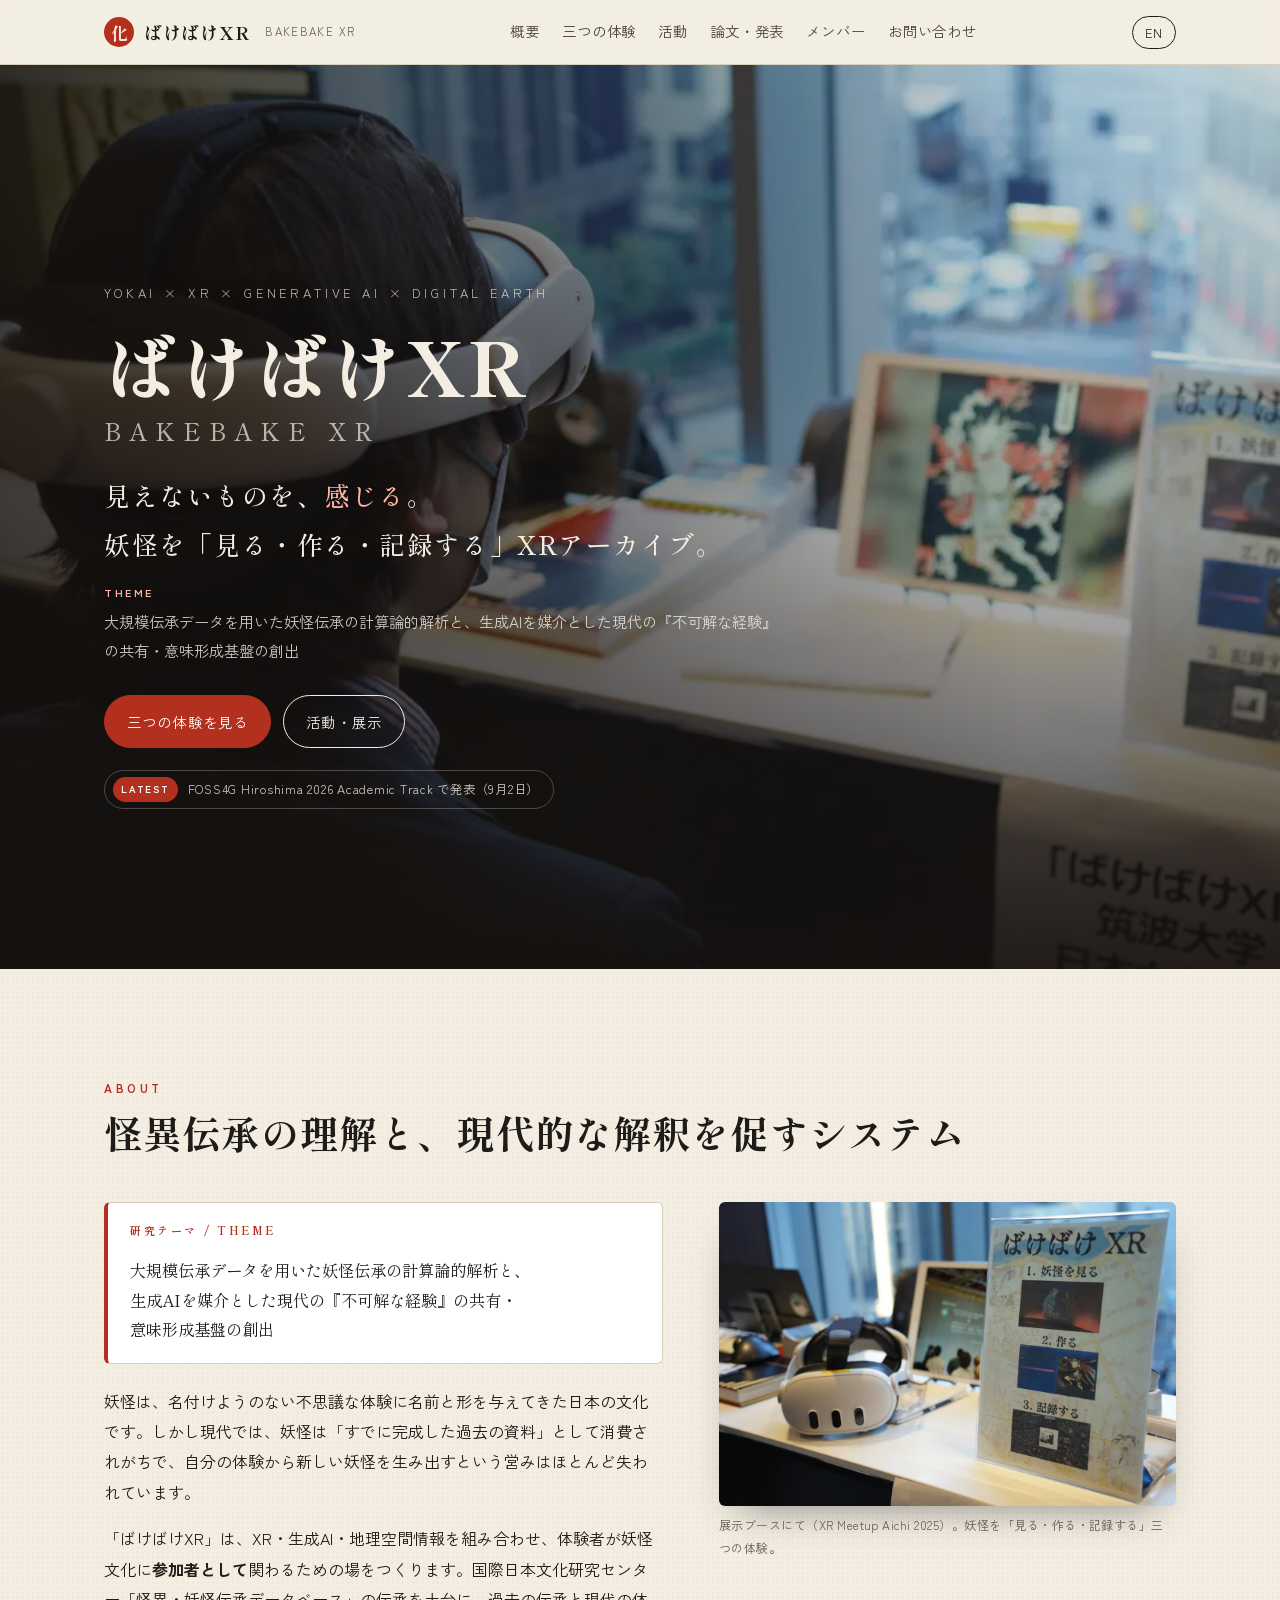
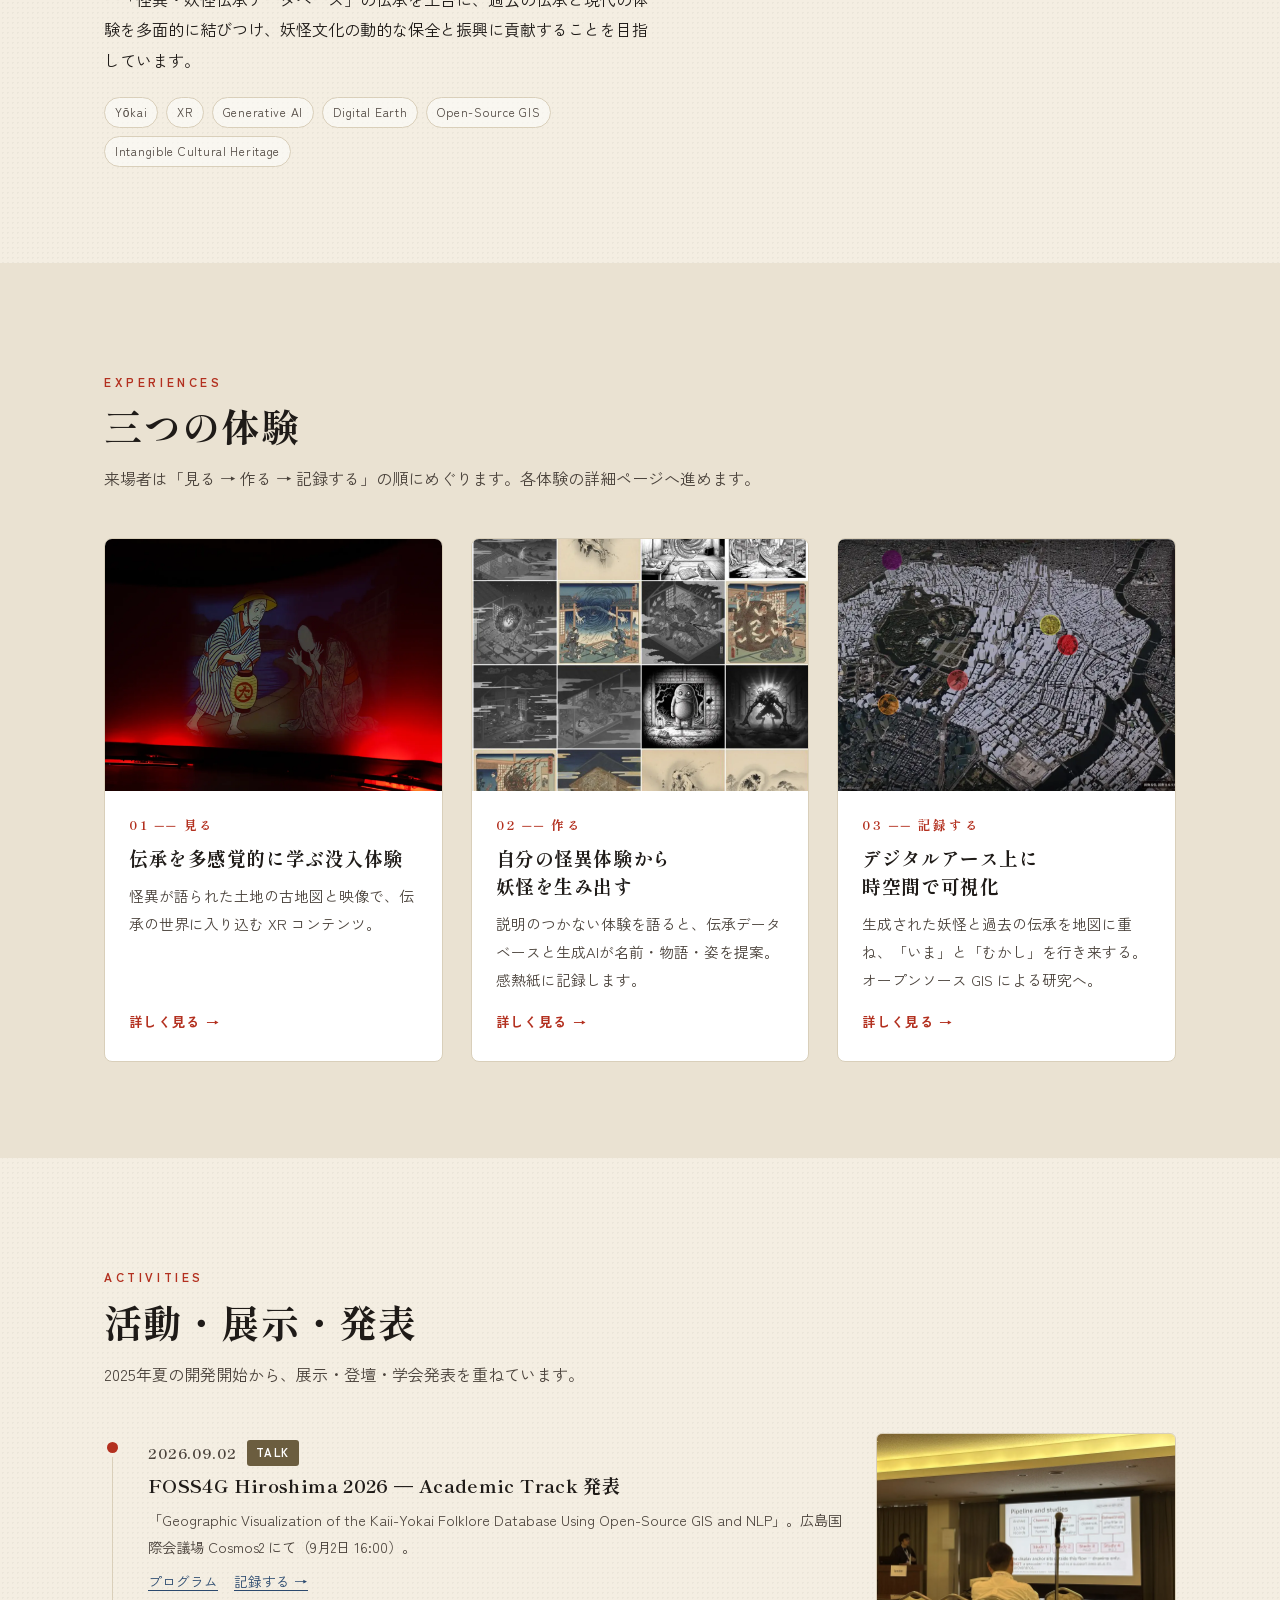
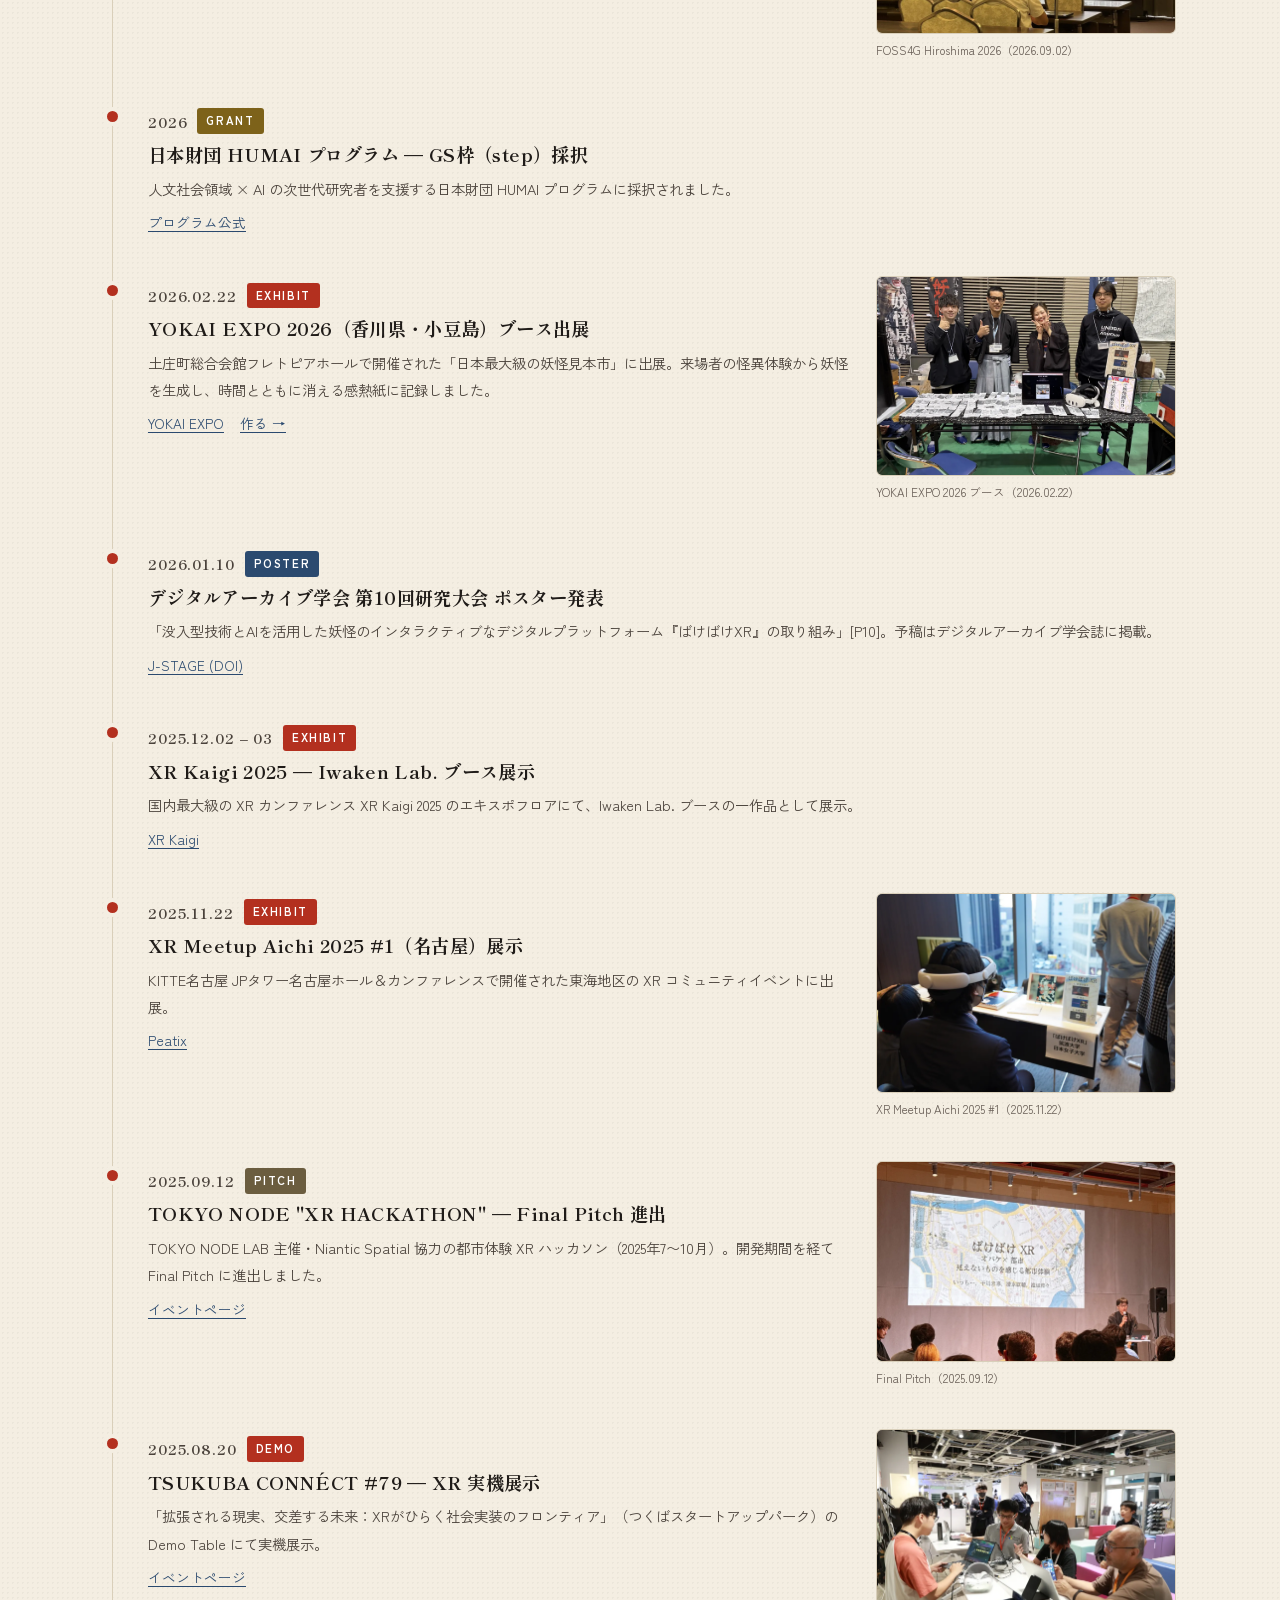
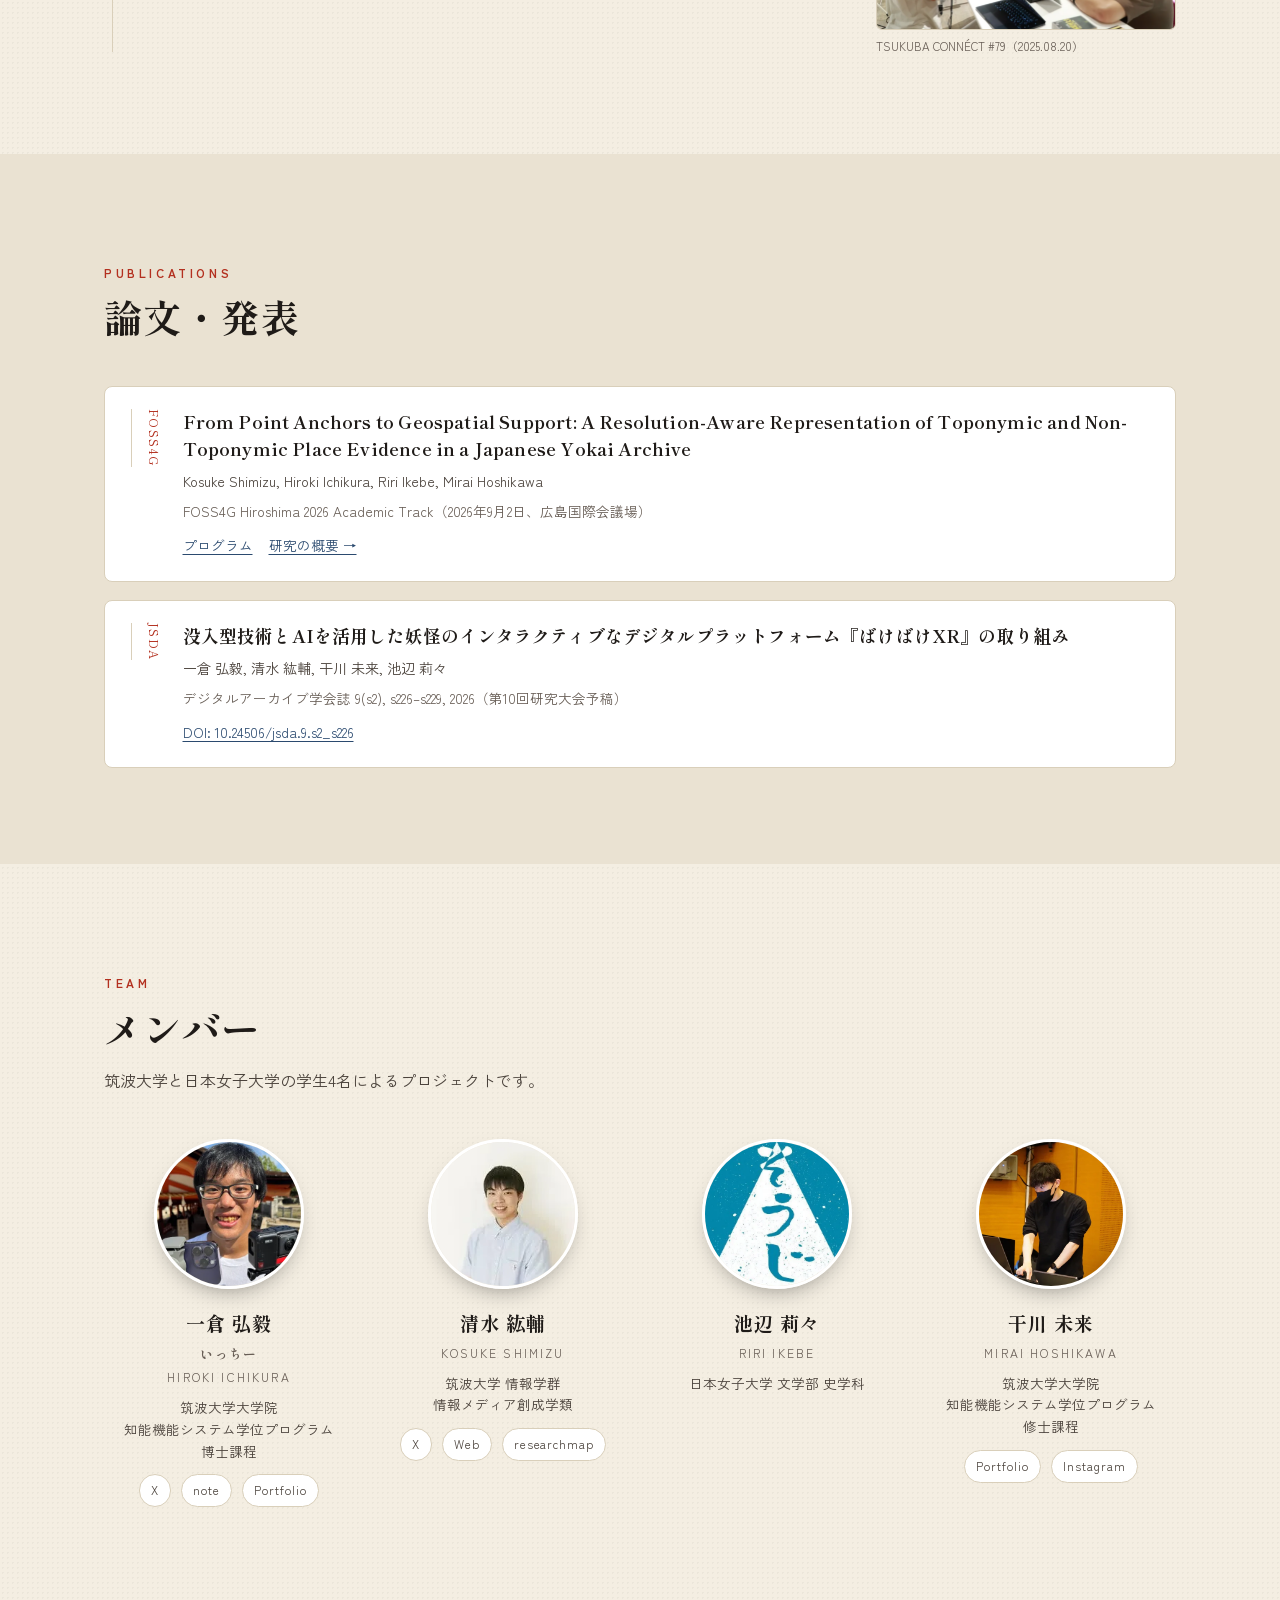
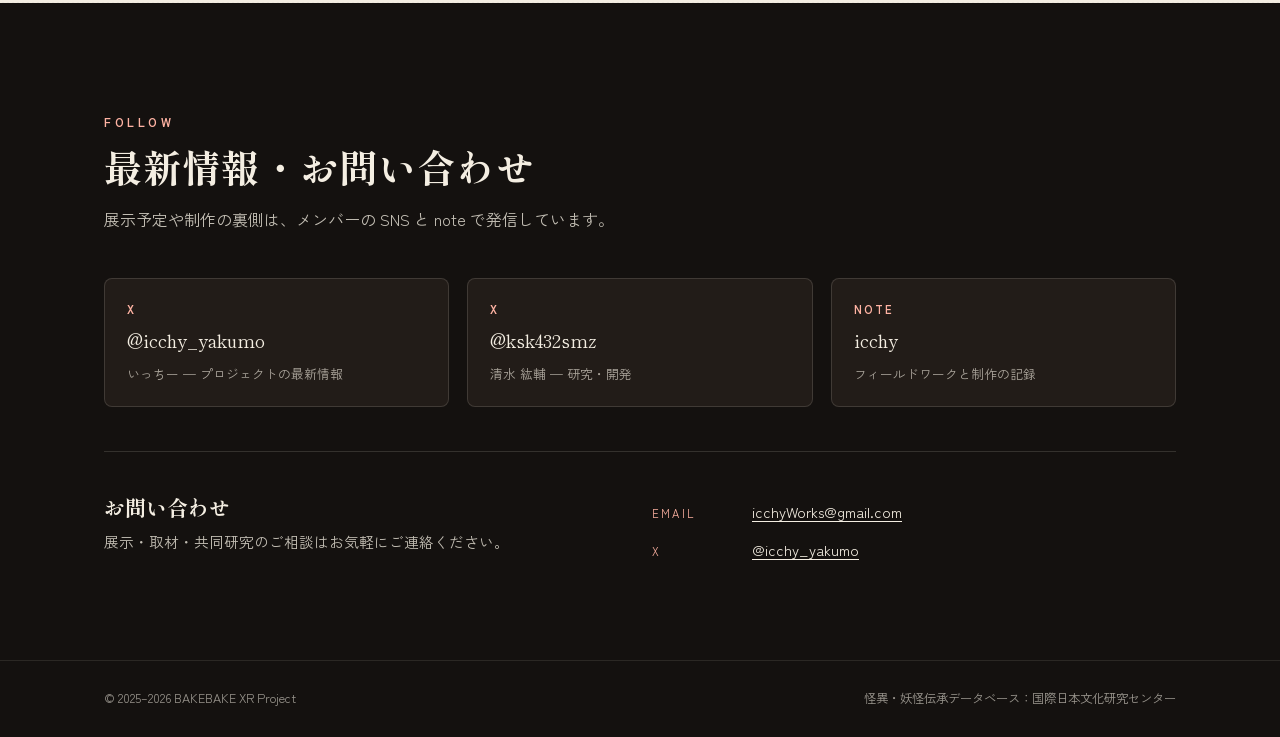
==== commit b112ce4d: "Hero photo, research theme, and new yokai-generation imagery - Home hero: visitor with VR headset in" ====
--- a/index.html
+++ b/index.html
@@ -58,15 +58,15 @@
   <section class="hero" aria-labelledby="hero-title">
     <picture>
       <source media="(max-width:700px)" srcset="images/photos/hero_portrait.webp">
-      <img src="images/photos/hero.webp" alt="暗い展示空間に古地図と「赤坂 紀伊國坂」の文字が赤く投影されている" fetchpriority="high">
+      <img src="images/photos/hero.webp" alt="展示会場でVRヘッドセットを装着して体験する来場者と「ばけばけXR」の案内パネル" fetchpriority="high">
     </picture>
     <div class="wrap">
       <p class="eyebrow">YOKAI × XR × GENERATIVE AI × DIGITAL EARTH</p>
       <h1 id="hero-title">ばけばけXR<span class="en-name">BAKEBAKE XR</span></h1>
       <p class="catch ja">見えないものを、<em>感じる</em>。<br>妖怪を「見る・作る・記録する」<span class="nowrap">XRアーカイブ。</span></p>
       <p class="catch en">Sensing the <em>unseen</em>.<br>An XR archive for seeing, making and recording yōkai.</p>
-      <p class="lead ja">XR・生成AI・デジタルアースを組み合わせ、三つの体験で妖怪文化を過去から現在へつなぐプロジェクトです。</p>
-      <p class="lead en">A project that connects yōkai culture from past to present through three experiences, combining XR, generative AI and a digital earth.</p>
+      <p class="lead ja"><span class="k">THEME</span>大規模伝承データを用いた妖怪伝承の計算論的解析と、生成AIを媒介とした現代の『不可解な経験』の共有・意味形成基盤の創出</p>
+      <p class="lead en"><span class="k">THEME</span>Computational analysis of yōkai folklore using large-scale folklore data, and the creation of a platform — mediated by generative AI — for sharing and making sense of contemporary “inexplicable experiences”.</p>
       <div class="cta">
         <a class="btn primary" href="#experiences"><span class="ja">三つの体験を見る</span><span class="en">The three experiences</span></a>
         <a class="btn ghost" href="#activities"><span class="ja">活動・展示</span><span class="en">Activities</span></a>
@@ -84,6 +84,7 @@
       </div>
       <div class="about-grid">
         <div class="about-text">
+          <div class="theme"><p class="k">研究テーマ / THEME</p><p class="ja">大規模伝承データを用いた妖怪伝承の計算論的解析と、生成AIを媒介とした現代の『不可解な経験』の共有・意味形成基盤の創出</p><p class="en">Computational analysis of yōkai folklore using large-scale folklore data, and the creation of a platform — mediated by generative AI — for sharing and making sense of contemporary “inexplicable experiences”.</p></div>
           <p class="ja">妖怪は、名付けようのない不思議な体験に名前と形を与えてきた日本の文化です。しかし現代では、妖怪は「すでに完成した過去の資料」として消費されがちで、自分の体験から新しい妖怪を生み出すという営みはほとんど失われています。</p>
           <p class="en">Yōkai are a Japanese cultural practice of giving names and forms to strange, unexplained experiences. Today, however, yōkai are mostly consumed as finished historical records, and the act of creating a new one from one's own experience has nearly disappeared.</p>
           <p class="ja">「ばけばけXR」は、XR・生成AI・地理空間情報を組み合わせ、体験者が妖怪文化に<strong>参加者として</strong>関わるための場をつくります。国際日本文化研究センター「怪異・妖怪伝承データベース」の伝承を土台に、過去の伝承と現代の体験を多面的に結びつけ、妖怪文化の動的な保全と振興に貢献することを目指しています。</p>
--- a/assets/site.css
+++ b/assets/site.css
@@ -71,7 +71,7 @@
 /* ---------- home hero ---------- */
 .hero{position:relative;color:var(--paper);background:var(--night);min-height:min(92vh,760px);display:flex;align-items:flex-end;isolation:isolate;overflow:hidden}
 .hero picture,.hero img{position:absolute;inset:0;width:100%;height:100%;object-fit:cover;z-index:-2}
-.hero img{object-position:100% 50%}
+.hero img{object-position:50% 50%}
 .hero::after{content:"";position:absolute;inset:0;z-index:-1;background:
   linear-gradient(90deg,rgba(20,17,15,.78) 0%,rgba(20,17,15,.45) 45%,rgba(20,17,15,.05) 80%),
   linear-gradient(180deg,rgba(20,17,15,.1) 0%,rgba(20,17,15,.2) 50%,rgba(20,17,15,.88) 100%)}
@@ -81,14 +81,15 @@
 .hero h1 .en-name{display:block;font-size:.32em;font-weight:500;letter-spacing:.35em;color:rgba(244,238,226,.7);margin-top:10px}
 .hero .catch{font-family:var(--serif);font-size:clamp(1.15rem,2.4vw,1.6rem);margin-top:26px;font-weight:500;letter-spacing:.06em;word-break:keep-all;overflow-wrap:anywhere}
 .hero .catch em{font-style:normal;color:#ffb3a3}
-.hero .lead{max-width:640px;margin-top:14px;color:rgba(244,238,226,.82);font-size:.98rem}
+.hero .lead{max-width:680px;margin-top:14px;color:rgba(244,238,226,.82);font-size:.95rem}
+.hero .lead .k{display:block;font-size:.68rem;letter-spacing:.24em;color:#ffb3a3;font-weight:700;margin-bottom:4px}
 .hero .cta{display:flex;gap:12px;flex-wrap:wrap;margin-top:30px}
 .hero .news{display:inline-flex;align-items:center;gap:10px;margin-top:22px;font-size:.78rem;letter-spacing:.06em;color:rgba(244,238,226,.85);border:1px solid rgba(244,238,226,.25);border-radius:999px;padding:6px 14px 6px 8px;text-decoration:none}
 .hero .news:hover{border-color:#ffb3a3;color:var(--paper)}
 .hero .news b{font-size:.62rem;letter-spacing:.18em;background:var(--vermilion);color:#fff;padding:3px 8px;border-radius:999px;font-weight:700}
 @media (max-width:700px){
   .hero{min-height:min(80vh,640px)}
-  .hero img{object-position:50% 25%}
+  .hero img{object-position:45% 50%}
   .hero::after{background:linear-gradient(180deg,rgba(20,17,15,.35) 0%,rgba(20,17,15,.45) 40%,rgba(20,17,15,.92) 100%)}
   .hero .wrap{padding-top:96px;padding-bottom:48px}
   section{padding:64px 0}
@@ -109,6 +110,9 @@
 /* about */
 .about-grid{display:grid;grid-template-columns:1.1fr .9fr;gap:56px;align-items:start}
 .about-text p+p{margin-top:1em}
+.theme{margin:0 0 22px;padding:18px 22px;background:#fff;border:1px solid var(--line);border-left:4px solid var(--vermilion);border-radius:6px}
+.theme .k{font-size:.68rem;letter-spacing:.24em;color:var(--vermilion);font-weight:700;margin-bottom:6px}
+.theme p{font-family:var(--serif);font-size:1.02rem;line-height:1.8;color:var(--ink);word-break:keep-all;overflow-wrap:anywhere}
 .keywords{display:flex;flex-wrap:wrap;gap:8px;margin-top:22px}
 .keywords span{font-size:.75rem;letter-spacing:.06em;border:1px solid var(--line);background:#fff8;padding:3px 10px;border-radius:999px;color:var(--ink-2)}
 .about-photo img{border-radius:6px;box-shadow:0 20px 40px -20px rgba(0,0,0,.45)}
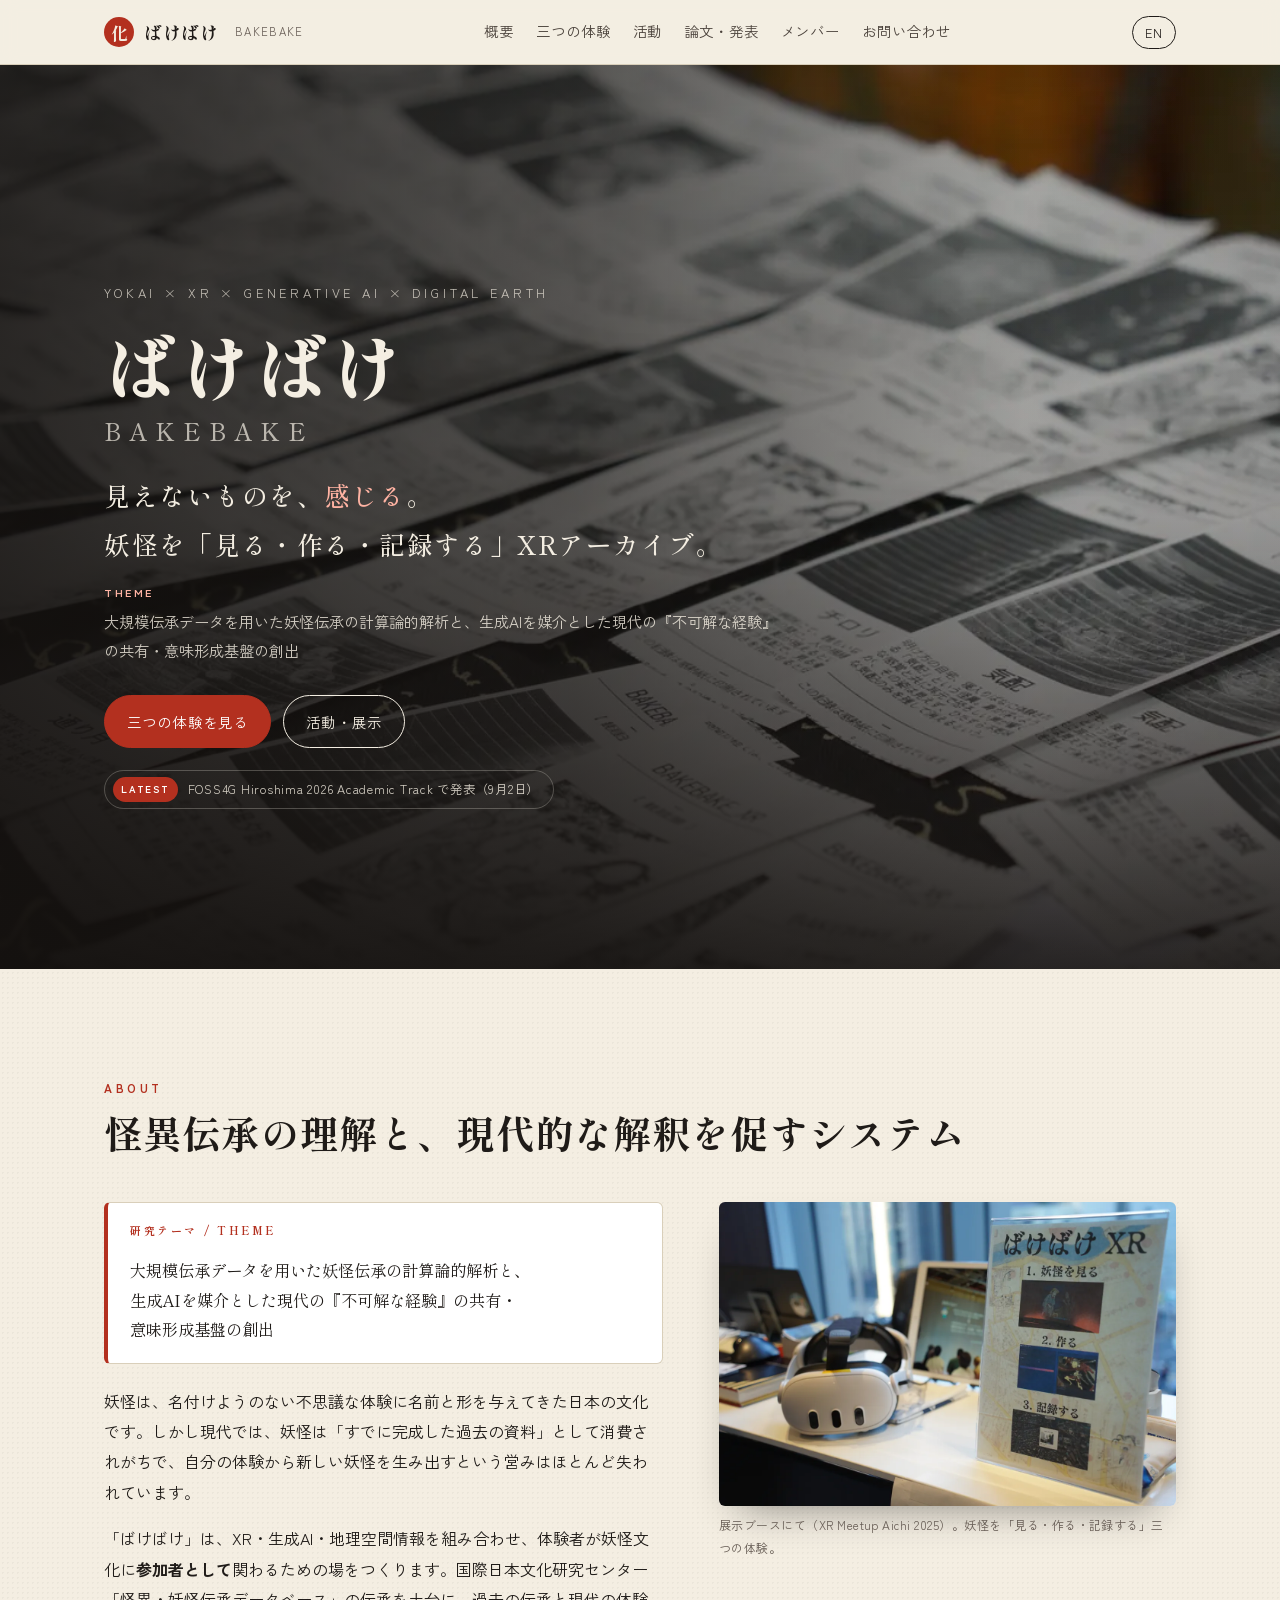
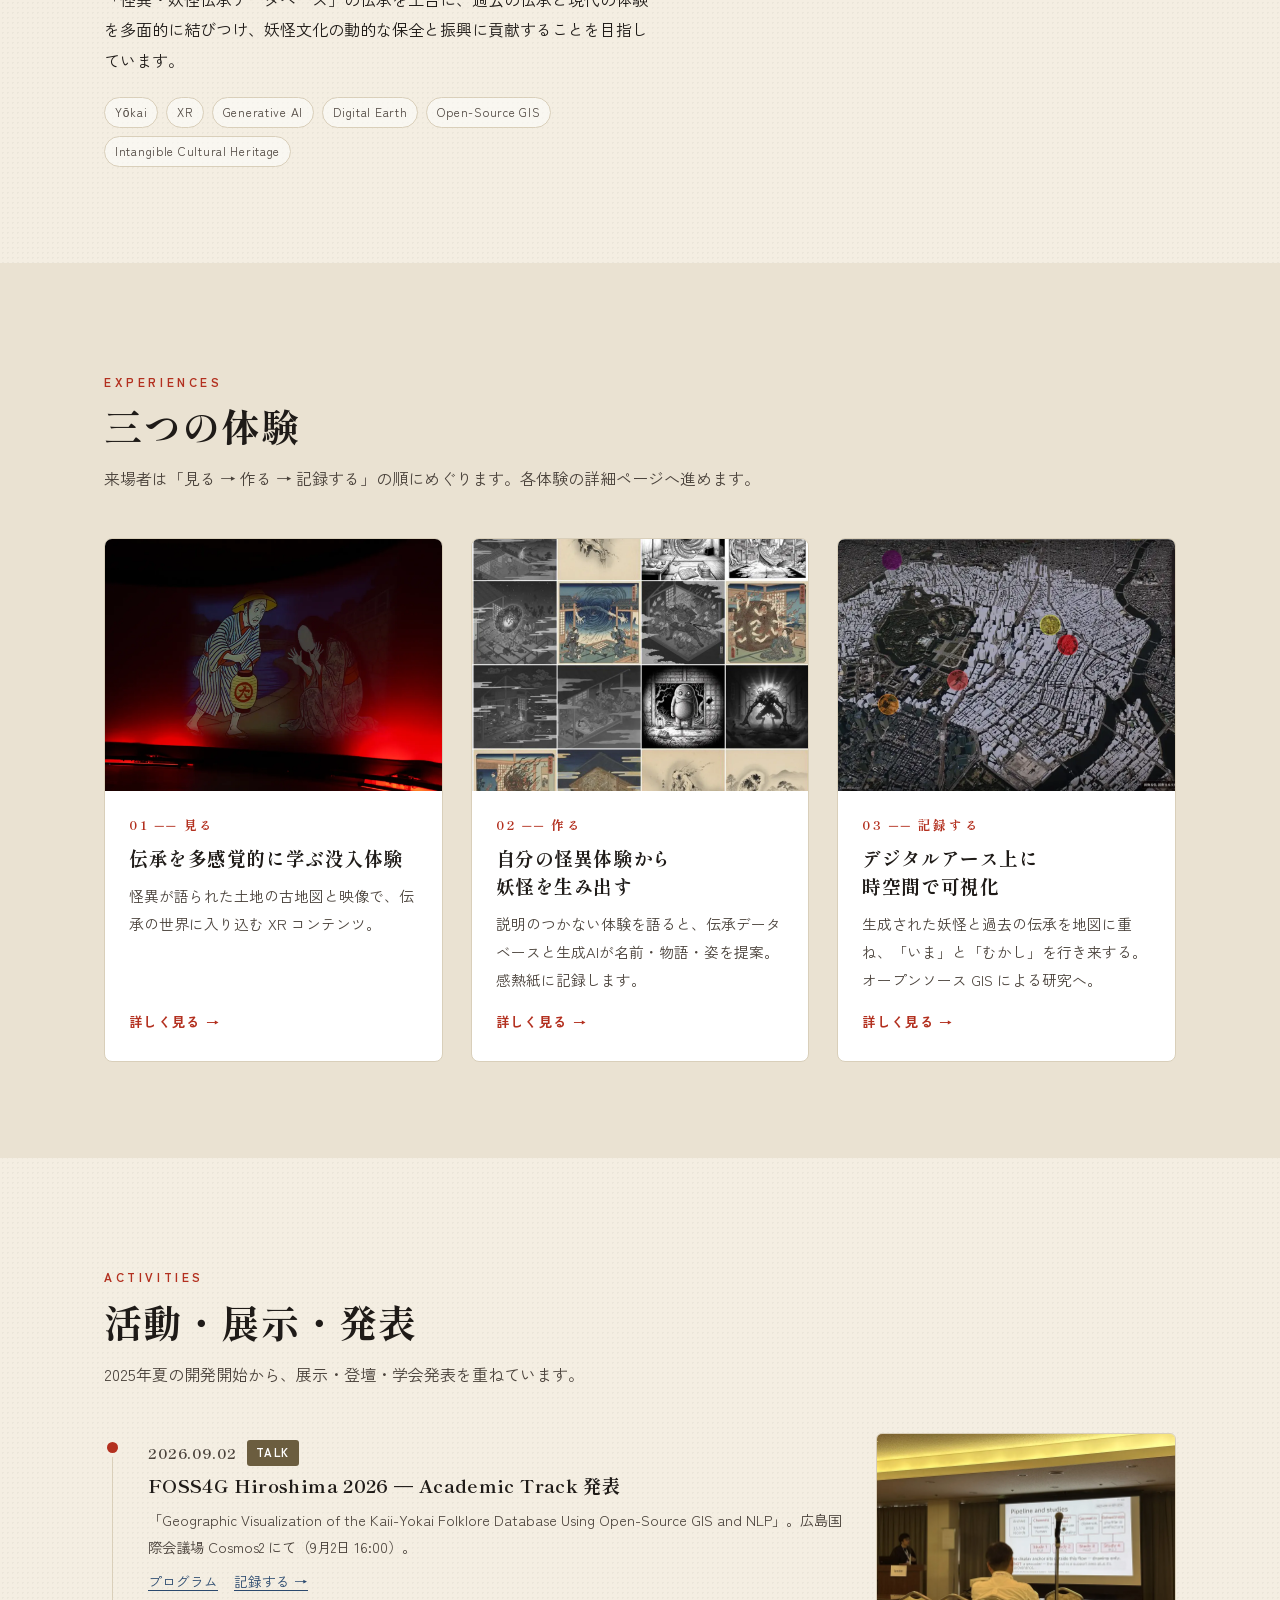
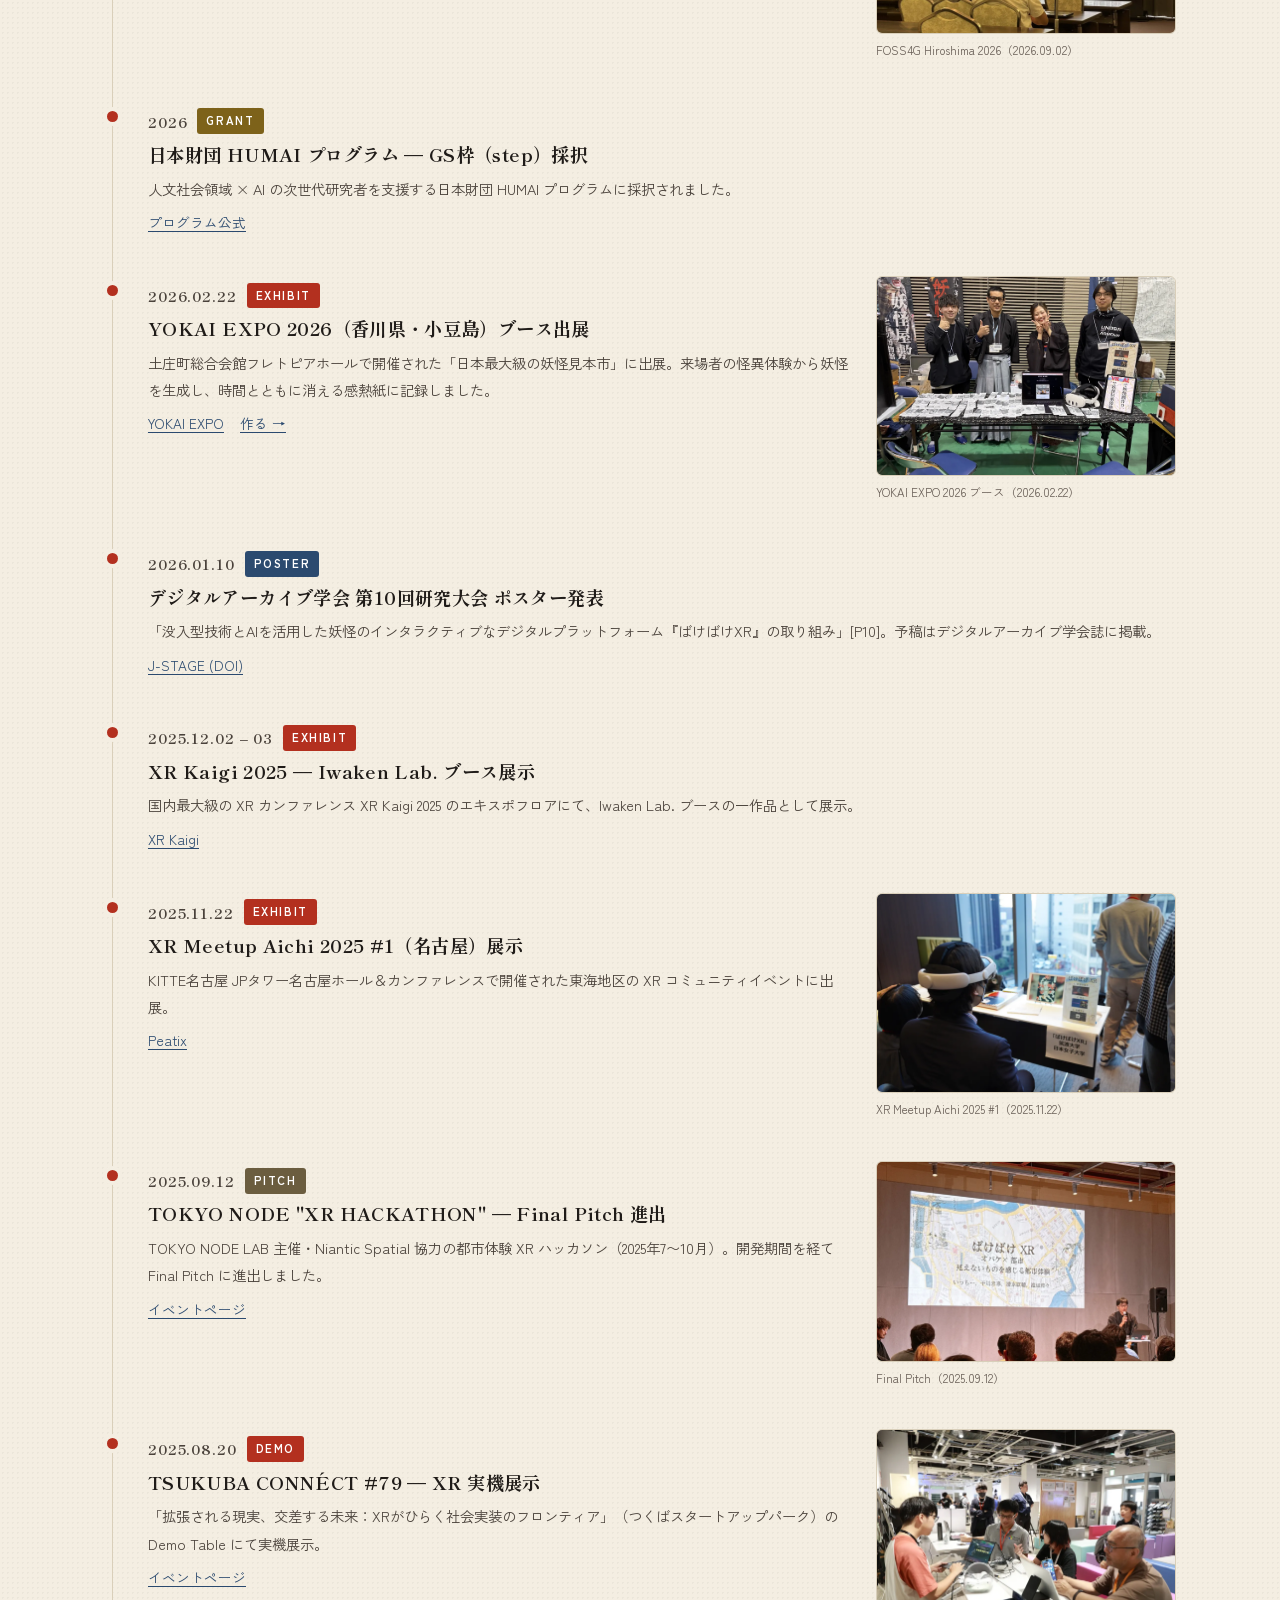
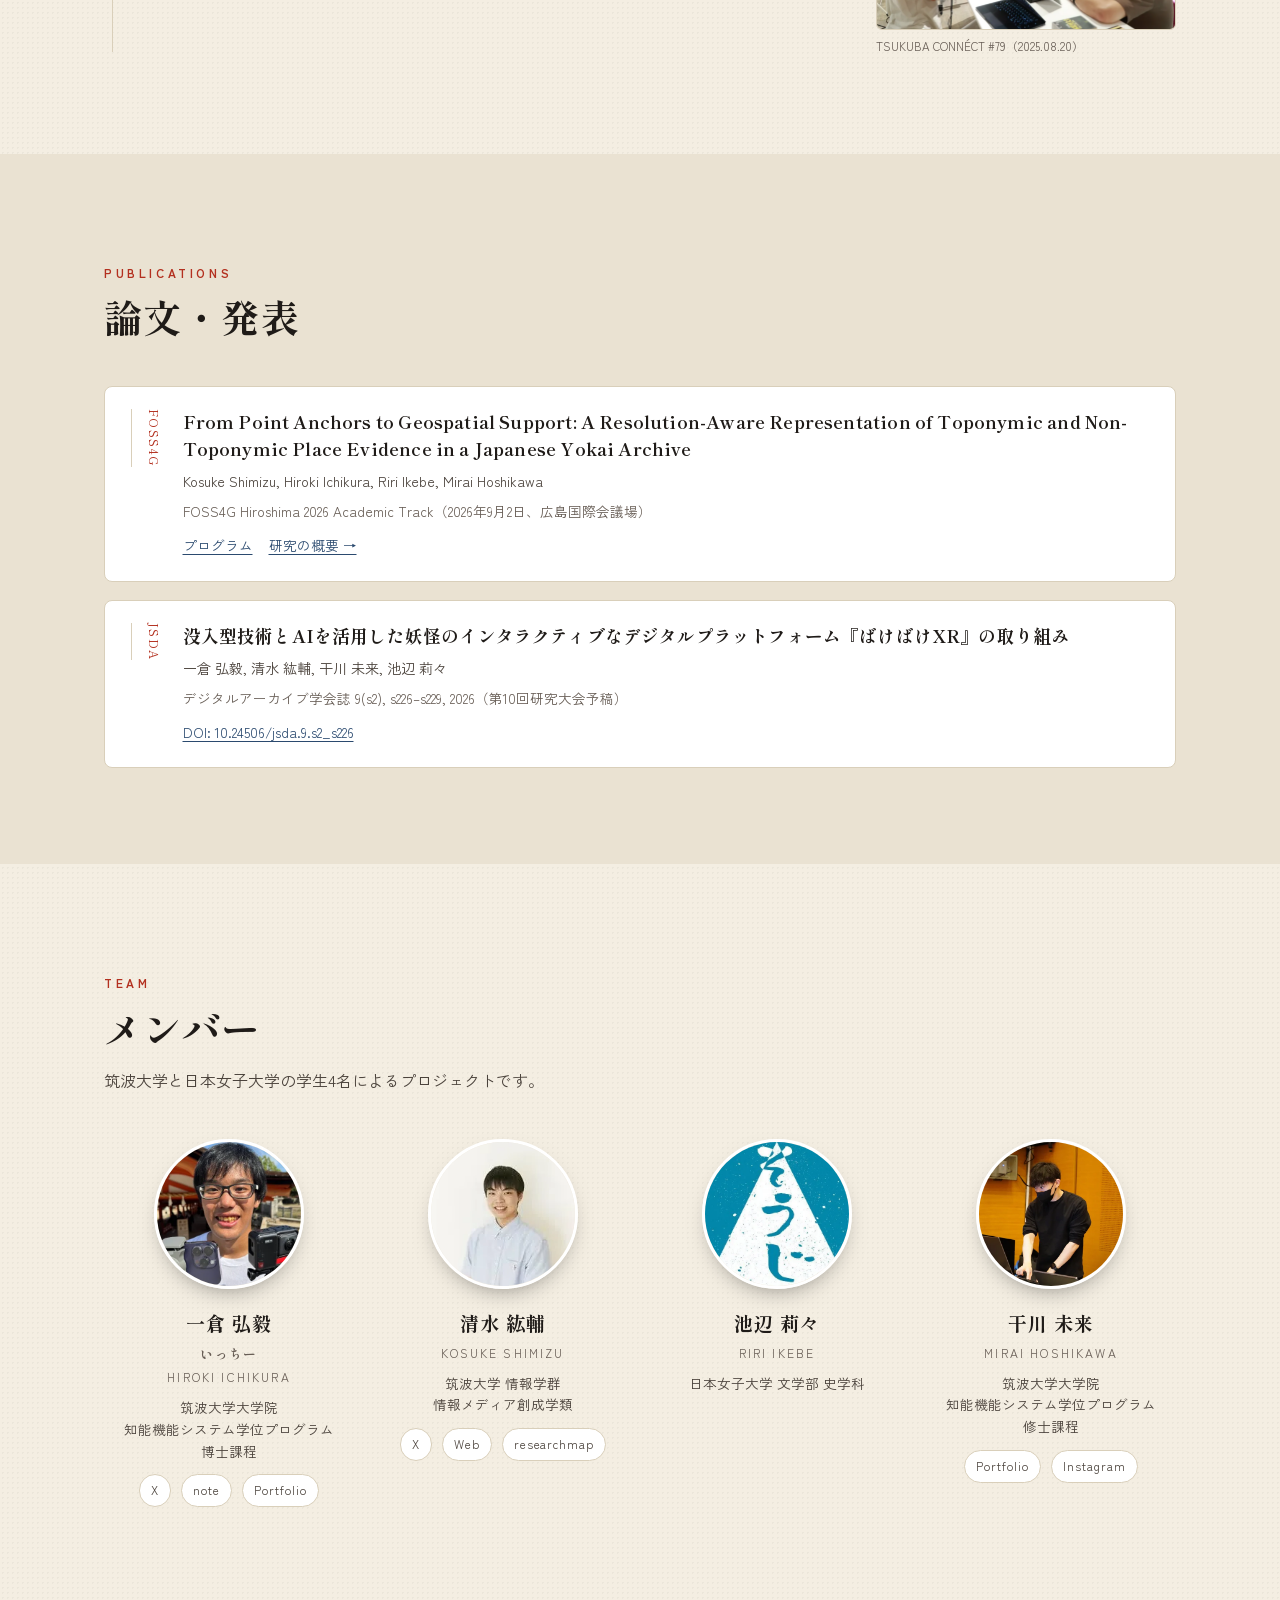
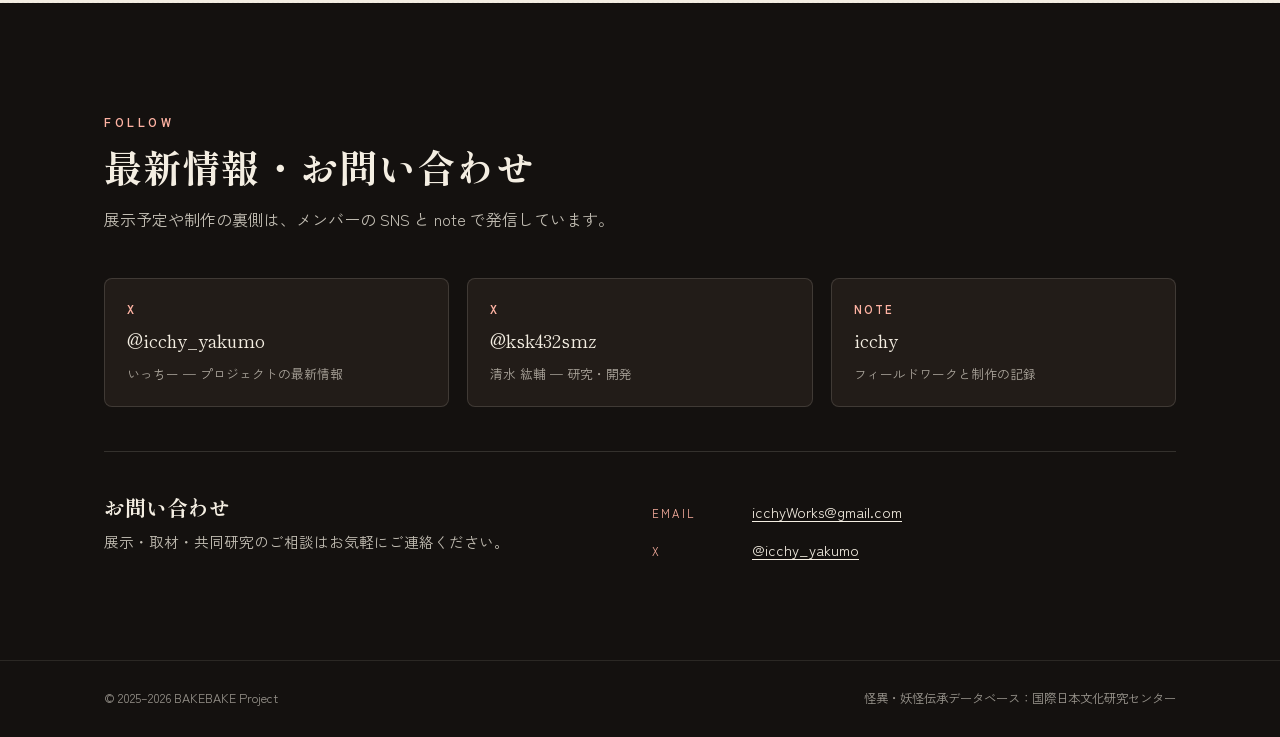
==== commit 72942393: "Rename brand to ばけばけ / BAKEBAKE; hero background is now the thermal-receipt photo Co-Authored-By: Cl" ====
--- a/index.html
+++ b/index.html
@@ -3,15 +3,15 @@
 <head>
 <meta charset="UTF-8">
 <meta name="viewport" content="width=device-width, initial-scale=1.0">
-<title>ばけばけXR — 見えないものを、感じる。妖怪文化のXRアーカイブ</title>
-<meta name="title-en" content="BAKEBAKE XR — Sensing the unseen. An XR archive of yōkai culture">
-<meta name="description" content="ばけばけXR は、妖怪を「見る・作る・記録する」XRアーカイブ。伝承を多感覚的に学ぶ没入体験、生成AIによる新しい妖怪づくり、デジタルアース上での時空間可視化を通して、妖怪文化の動的な保全と振興に取り組みます。">
+<title>ばけばけ — 見えないものを、感じる。妖怪文化のXRアーカイブ</title>
+<meta name="title-en" content="BAKEBAKE — Sensing the unseen. An XR archive of yōkai culture">
+<meta name="description" content="ばけばけ は、妖怪を「見る・作る・記録する」XRアーカイブ。伝承を多感覚的に学ぶ没入体験、生成AIによる新しい妖怪づくり、デジタルアース上での時空間可視化を通して、妖怪文化の動的な保全と振興に取り組みます。">
 <link rel="canonical" href="https://icchyhiroki.github.io/bakebake-xr.github.io/">
 <link rel="alternate" hreflang="ja" href="https://icchyhiroki.github.io/bakebake-xr.github.io/">
 <link rel="alternate" hreflang="en" href="https://icchyhiroki.github.io/bakebake-xr.github.io/?lang=en">
 <meta property="og:type" content="website">
-<meta property="og:site_name" content="ばけばけXR / BakebakeXR">
-<meta property="og:title" content="ばけばけXR — 見えないものを、感じる。">
+<meta property="og:site_name" content="ばけばけ / Bakebake">
+<meta property="og:title" content="ばけばけ — 見えないものを、感じる。">
 <meta property="og:description" content="妖怪を「見る・作る・記録する」XRアーカイブ。伝承の没入体験、生成AIによる妖怪づくり、デジタルアース上の時空間可視化。">
 <meta property="og:image" content="https://icchyhiroki.github.io/bakebake-xr.github.io/images/photos/og.jpg">
 <meta property="og:url" content="https://icchyhiroki.github.io/bakebake-xr.github.io/">
@@ -32,9 +32,9 @@
 
 <header class="site-header">
   <div class="wrap">
-    <a class="brand" href="index.html" data-internal aria-label="ばけばけXR">
+    <a class="brand" href="index.html" data-internal aria-label="ばけばけ">
       <span class="mark" aria-hidden="true">化</span>
-      <span class="name">ばけばけXR</span><small>BAKEBAKE XR</small>
+      <span class="name">ばけばけ</span><small>BAKEBAKE</small>
     </a>
     <nav class="nav" id="nav" aria-label="main">
       <a href="#about"><span class="ja">概要</span><span class="en">About</span></a>
@@ -58,11 +58,11 @@
   <section class="hero" aria-labelledby="hero-title">
     <picture>
       <source media="(max-width:700px)" srcset="images/photos/hero_portrait.webp">
-      <img src="images/photos/hero.webp" alt="展示会場でVRヘッドセットを装着して体験する来場者と「ばけばけXR」の案内パネル" fetchpriority="high">
+      <img src="images/photos/hero.webp" alt="黒い布の上に、来場者が生み出した妖怪の名前と絵が印刷された感熱紙が並んでいる" fetchpriority="high">
     </picture>
     <div class="wrap">
       <p class="eyebrow">YOKAI × XR × GENERATIVE AI × DIGITAL EARTH</p>
-      <h1 id="hero-title">ばけばけXR<span class="en-name">BAKEBAKE XR</span></h1>
+      <h1 id="hero-title">ばけばけ<span class="en-name">BAKEBAKE</span></h1>
       <p class="catch ja">見えないものを、<em>感じる</em>。<br>妖怪を「見る・作る・記録する」<span class="nowrap">XRアーカイブ。</span></p>
       <p class="catch en">Sensing the <em>unseen</em>.<br>An XR archive for seeing, making and recording yōkai.</p>
       <p class="lead ja"><span class="k">THEME</span>大規模伝承データを用いた妖怪伝承の計算論的解析と、生成AIを媒介とした現代の『不可解な経験』の共有・意味形成基盤の創出</p>
@@ -87,8 +87,8 @@
           <div class="theme"><p class="k">研究テーマ / THEME</p><p class="ja">大規模伝承データを用いた妖怪伝承の計算論的解析と、生成AIを媒介とした現代の『不可解な経験』の共有・意味形成基盤の創出</p><p class="en">Computational analysis of yōkai folklore using large-scale folklore data, and the creation of a platform — mediated by generative AI — for sharing and making sense of contemporary “inexplicable experiences”.</p></div>
           <p class="ja">妖怪は、名付けようのない不思議な体験に名前と形を与えてきた日本の文化です。しかし現代では、妖怪は「すでに完成した過去の資料」として消費されがちで、自分の体験から新しい妖怪を生み出すという営みはほとんど失われています。</p>
           <p class="en">Yōkai are a Japanese cultural practice of giving names and forms to strange, unexplained experiences. Today, however, yōkai are mostly consumed as finished historical records, and the act of creating a new one from one's own experience has nearly disappeared.</p>
-          <p class="ja">「ばけばけXR」は、XR・生成AI・地理空間情報を組み合わせ、体験者が妖怪文化に<strong>参加者として</strong>関わるための場をつくります。国際日本文化研究センター「怪異・妖怪伝承データベース」の伝承を土台に、過去の伝承と現代の体験を多面的に結びつけ、妖怪文化の動的な保全と振興に貢献することを目指しています。</p>
-          <p class="en">BAKEBAKE XR combines XR, generative AI and geospatial data so that people can take part in yōkai culture <strong>as participants</strong>. Built on the Nichibunken Kaii–Yōkai Folklore Database, it links historical records with contemporary experience and aims at the dynamic preservation and renewal of yōkai culture.</p>
+          <p class="ja">「ばけばけ」は、XR・生成AI・地理空間情報を組み合わせ、体験者が妖怪文化に<strong>参加者として</strong>関わるための場をつくります。国際日本文化研究センター「怪異・妖怪伝承データベース」の伝承を土台に、過去の伝承と現代の体験を多面的に結びつけ、妖怪文化の動的な保全と振興に貢献することを目指しています。</p>
+          <p class="en">BAKEBAKE combines XR, generative AI and geospatial data so that people can take part in yōkai culture <strong>as participants</strong>. Built on the Nichibunken Kaii–Yōkai Folklore Database, it links historical records with contemporary experience and aims at the dynamic preservation and renewal of yōkai culture.</p>
           <div class="keywords" aria-label="keywords">
             <span>Yōkai</span><span>XR</span><span>Generative AI</span><span>Digital Earth</span><span>Open-Source GIS</span><span>Intangible Cultural Heritage</span>
           </div>
@@ -410,7 +410,7 @@
 
 <footer>
   <div class="wrap">
-    <p>© 2025–2026 BAKEBAKE XR Project</p>
+    <p>© 2025–2026 BAKEBAKE Project</p>
     <p><span class="ja">怪異・妖怪伝承データベース：国際日本文化研究センター</span><span class="en">Kaii–Yōkai Folklore Database: International Research Center for Japanese Studies</span></p>
   </div>
 </footer>
--- a/assets/site.css
+++ b/assets/site.css
@@ -73,7 +73,7 @@
 .hero picture,.hero img{position:absolute;inset:0;width:100%;height:100%;object-fit:cover;z-index:-2}
 .hero img{object-position:50% 50%}
 .hero::after{content:"";position:absolute;inset:0;z-index:-1;background:
-  linear-gradient(90deg,rgba(20,17,15,.78) 0%,rgba(20,17,15,.45) 45%,rgba(20,17,15,.05) 80%),
+  linear-gradient(90deg,rgba(20,17,15,.86) 0%,rgba(20,17,15,.6) 45%,rgba(20,17,15,.12) 80%),
   linear-gradient(180deg,rgba(20,17,15,.1) 0%,rgba(20,17,15,.2) 50%,rgba(20,17,15,.88) 100%)}
 .hero .wrap{padding-top:120px;padding-bottom:64px;width:100%}
 .hero .eyebrow{font-size:.8rem;letter-spacing:.3em;color:rgba(244,238,226,.75);margin-bottom:18px}
@@ -89,7 +89,7 @@
 .hero .news b{font-size:.62rem;letter-spacing:.18em;background:var(--vermilion);color:#fff;padding:3px 8px;border-radius:999px;font-weight:700}
 @media (max-width:700px){
   .hero{min-height:min(80vh,640px)}
-  .hero img{object-position:45% 50%}
+  .hero img{object-position:50% 50%}
   .hero::after{background:linear-gradient(180deg,rgba(20,17,15,.35) 0%,rgba(20,17,15,.45) 40%,rgba(20,17,15,.92) 100%)}
   .hero .wrap{padding-top:96px;padding-bottom:48px}
   section{padding:64px 0}
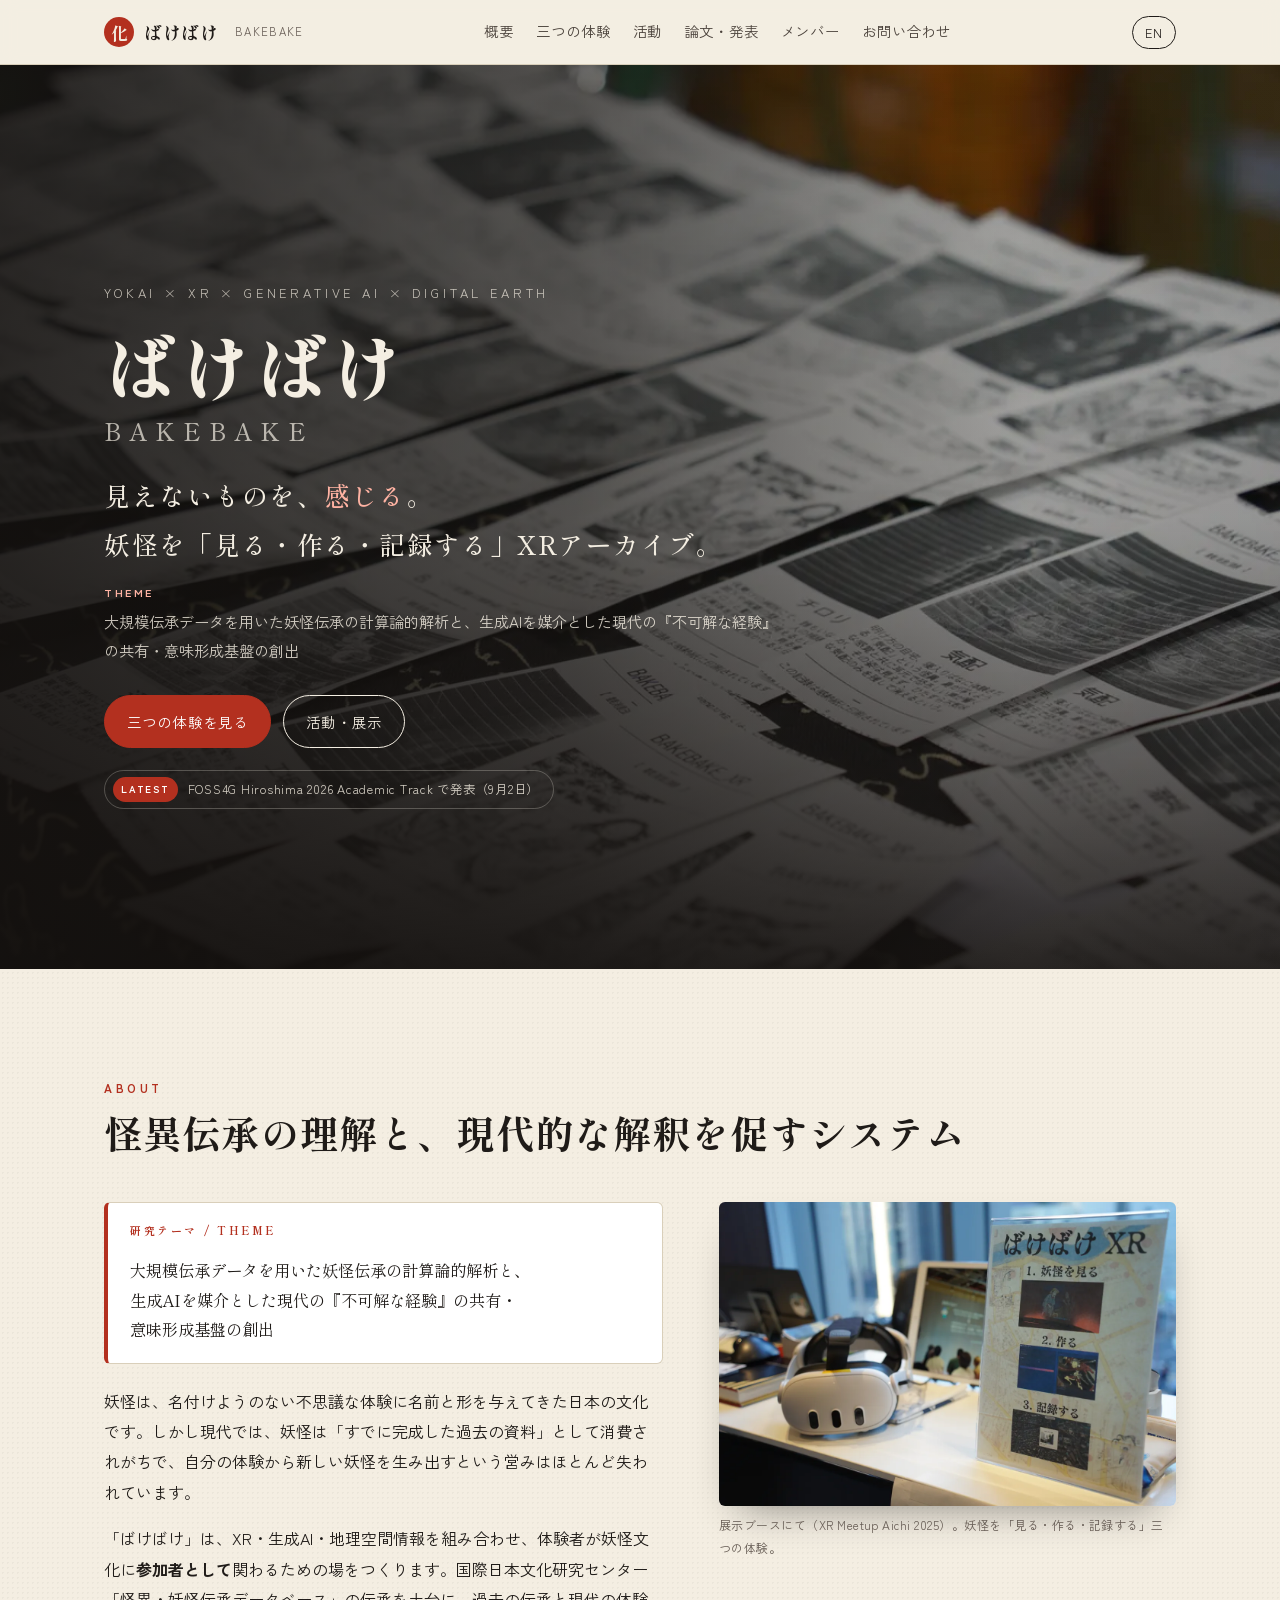
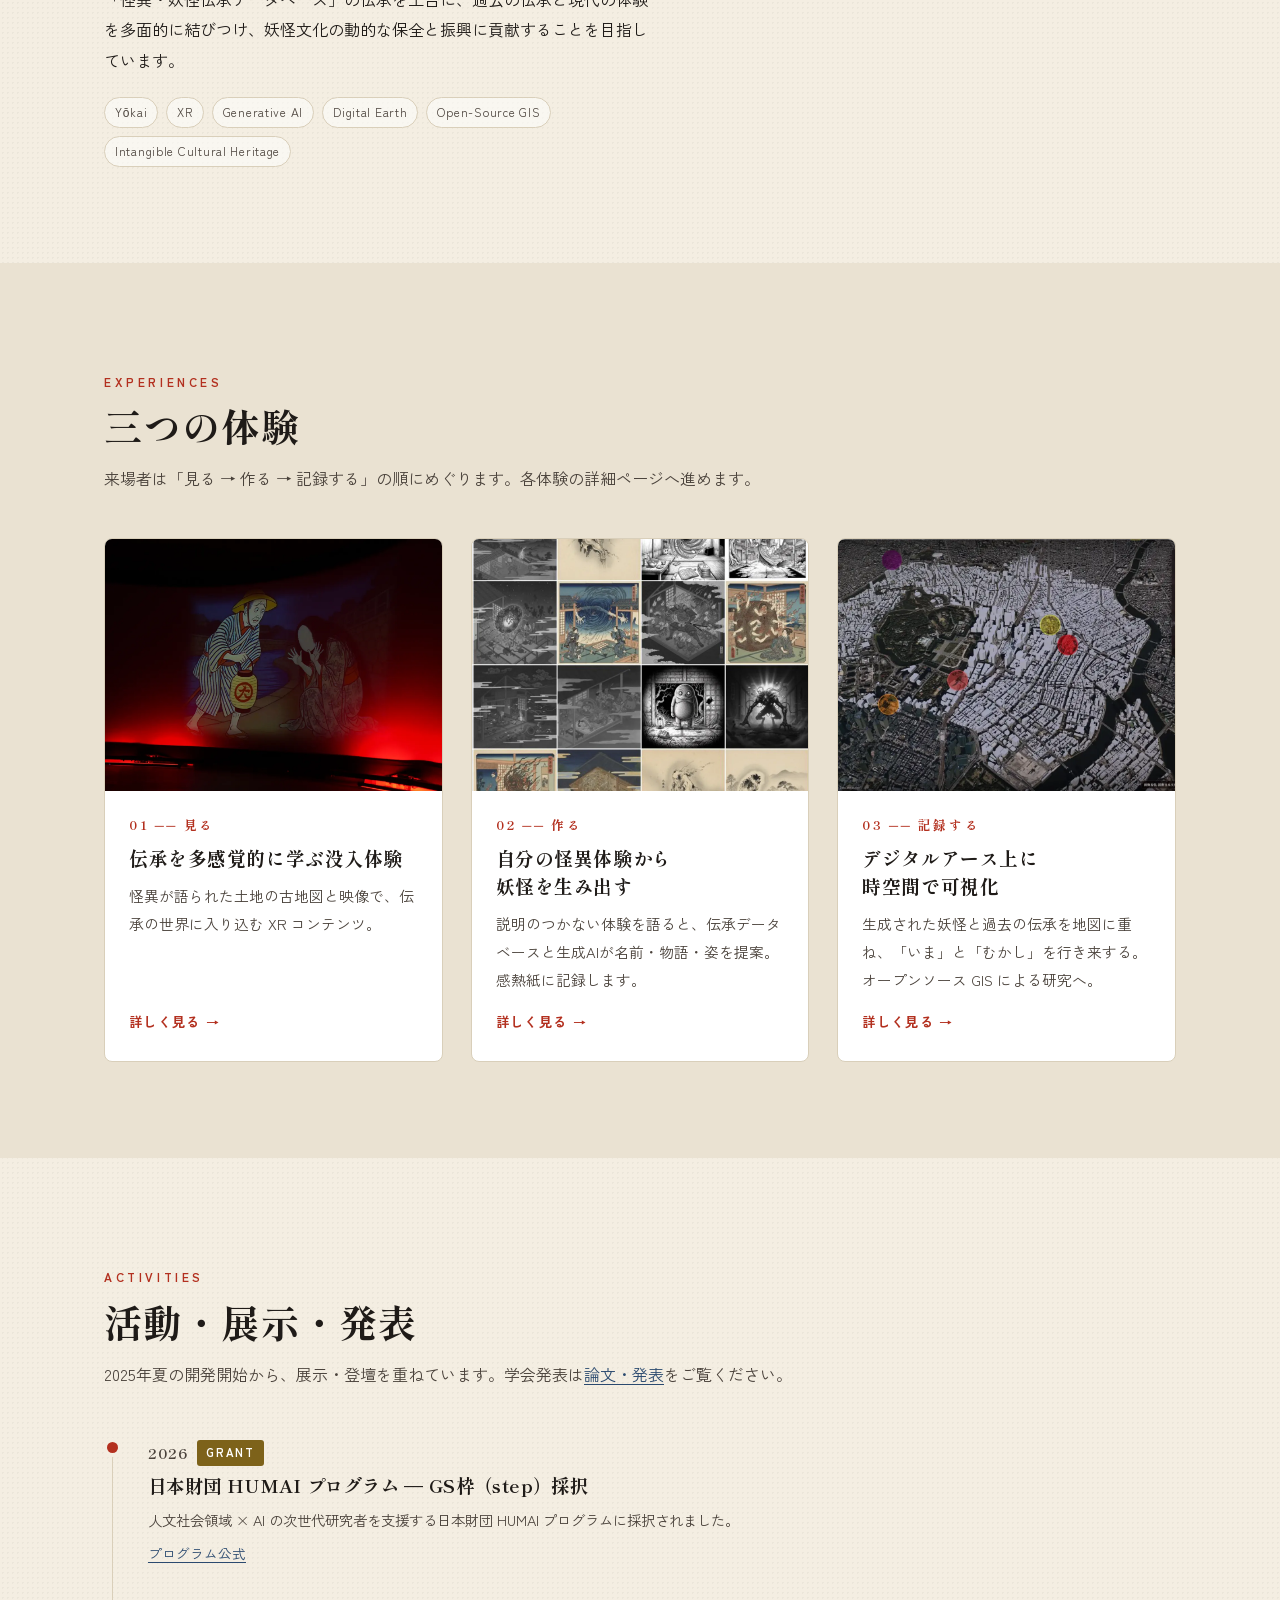
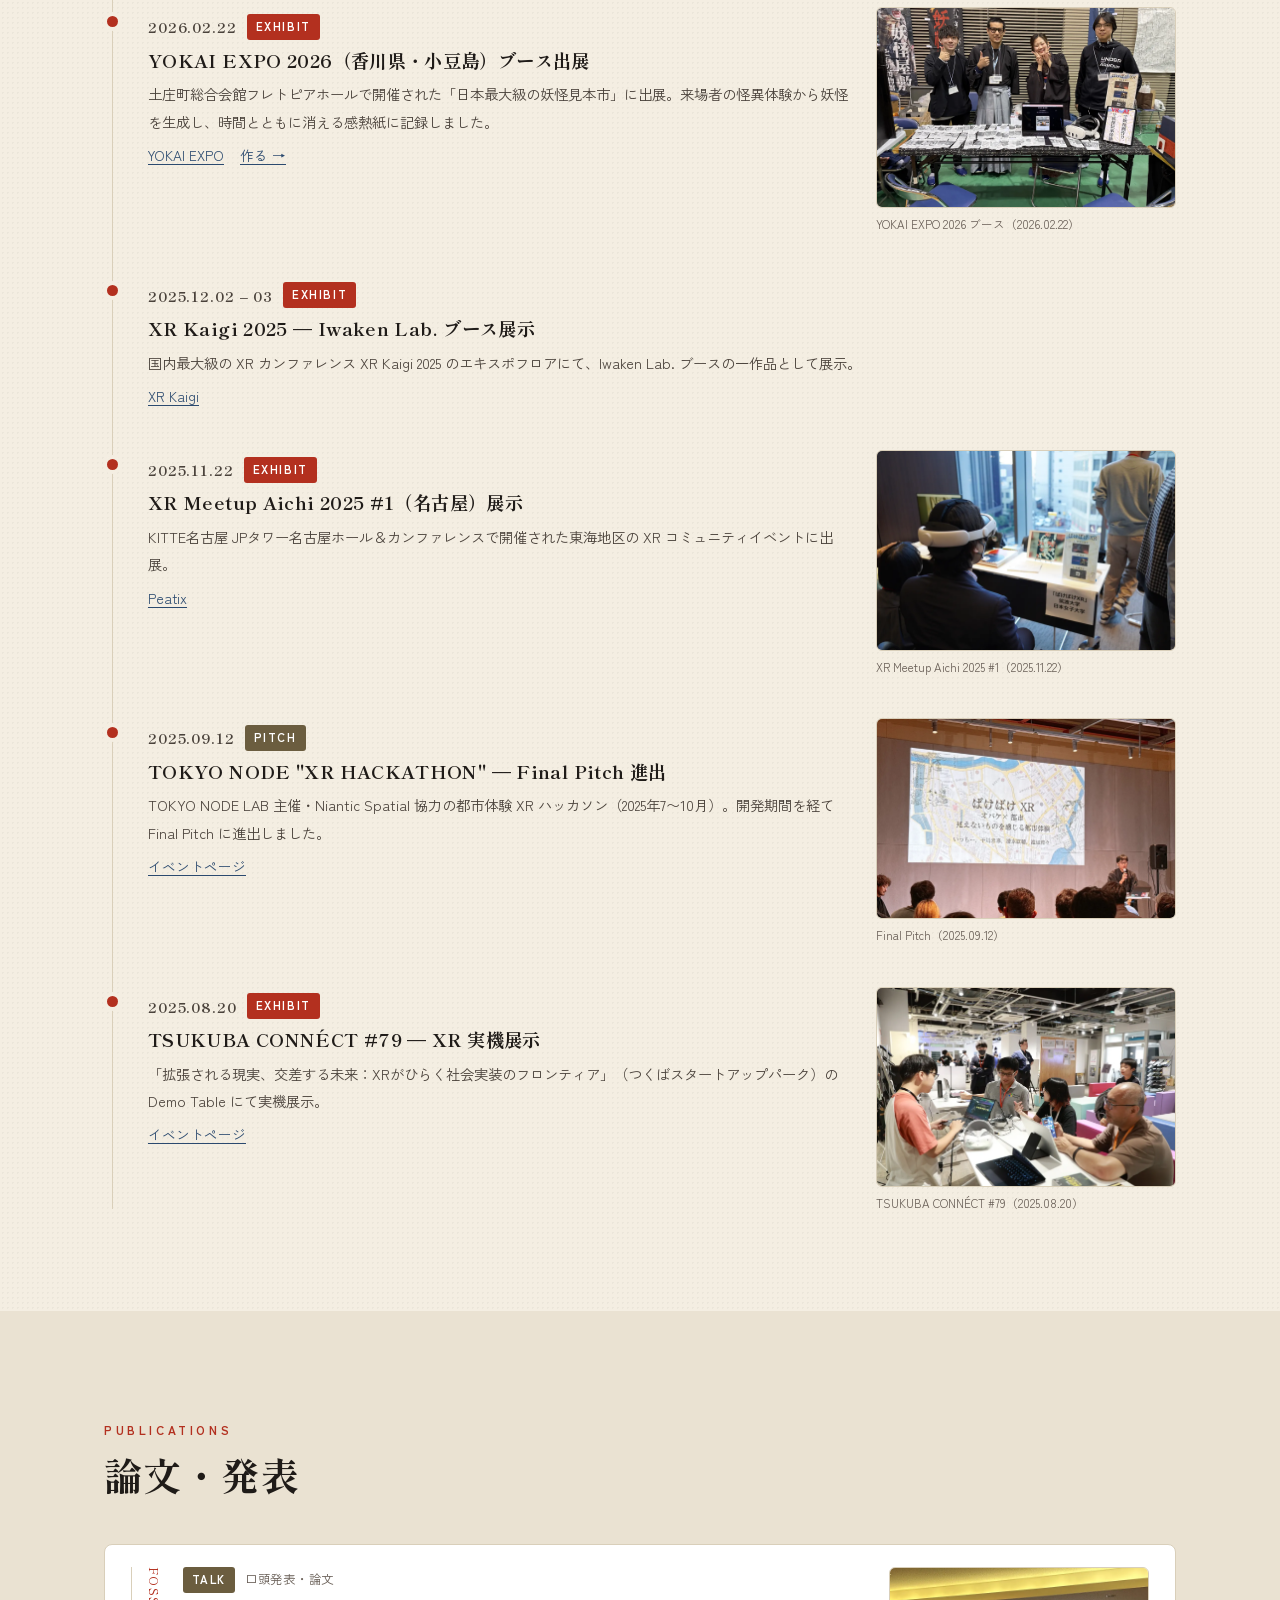
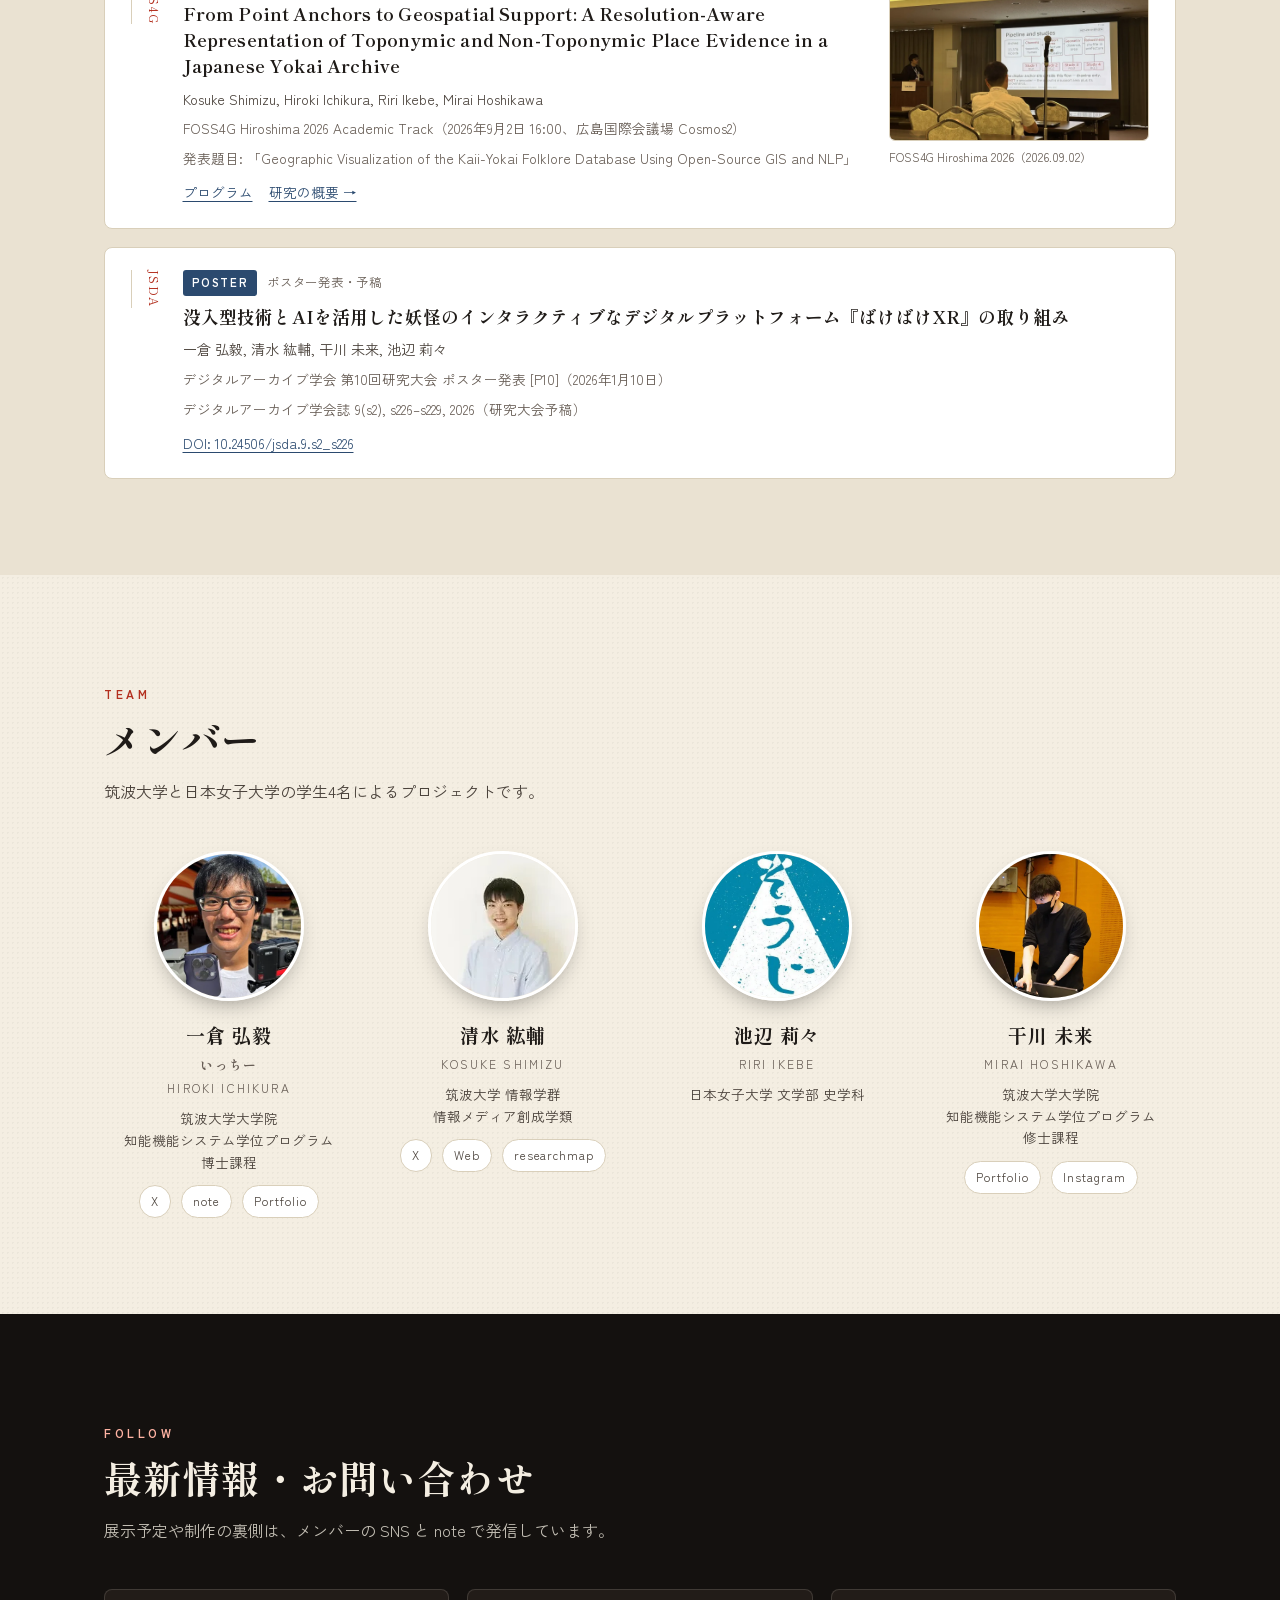
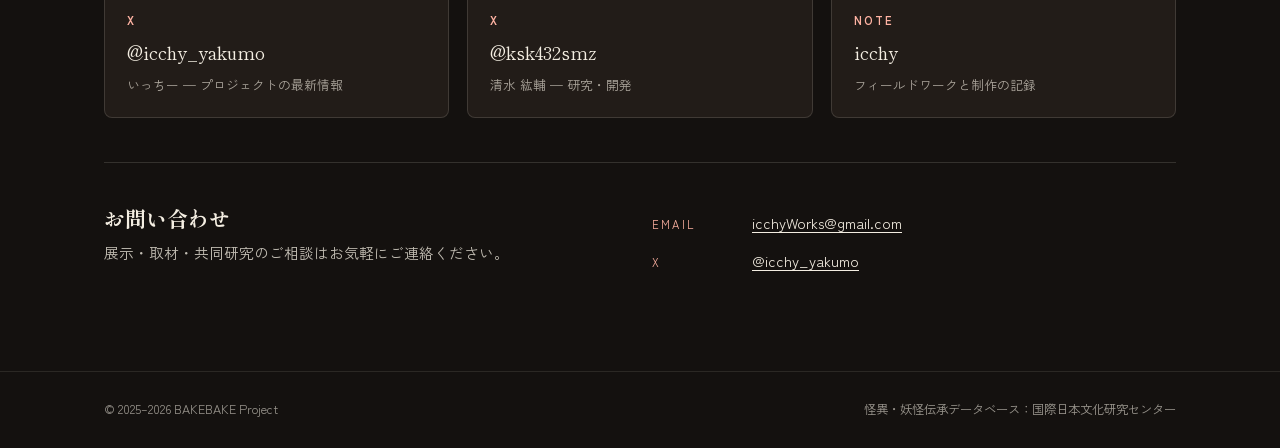
==== commit 51200864: "Timeline: DEMO -> EXHIBIT; move poster/talk into Publications with photo; cache-bust renamed images " ====
--- a/index.html
+++ b/index.html
@@ -13,7 +13,7 @@
 <meta property="og:site_name" content="ばけばけ / Bakebake">
 <meta property="og:title" content="ばけばけ — 見えないものを、感じる。">
 <meta property="og:description" content="妖怪を「見る・作る・記録する」XRアーカイブ。伝承の没入体験、生成AIによる妖怪づくり、デジタルアース上の時空間可視化。">
-<meta property="og:image" content="https://icchyhiroki.github.io/bakebake-xr.github.io/images/photos/og.jpg">
+<meta property="og:image" content="https://icchyhiroki.github.io/bakebake-xr.github.io/images/photos/og_home.jpg">
 <meta property="og:url" content="https://icchyhiroki.github.io/bakebake-xr.github.io/">
 <meta property="og:locale" content="ja_JP">
 <meta name="twitter:card" content="summary_large_image">
@@ -57,8 +57,8 @@
   <!-- ===== HERO ===== -->
   <section class="hero" aria-labelledby="hero-title">
     <picture>
-      <source media="(max-width:700px)" srcset="images/photos/hero_portrait.webp">
-      <img src="images/photos/hero.webp" alt="黒い布の上に、来場者が生み出した妖怪の名前と絵が印刷された感熱紙が並んでいる" fetchpriority="high">
+      <source media="(max-width:700px)" srcset="images/photos/hero_receipts_portrait.webp">
+      <img src="images/photos/hero_receipts.webp" alt="黒い布の上に、来場者が生み出した妖怪の名前と絵が印刷された感熱紙が並んでいる" fetchpriority="high">
     </picture>
     <div class="wrap">
       <p class="eyebrow">YOKAI × XR × GENERATIVE AI × DIGITAL EARTH</p>
@@ -71,7 +71,7 @@
         <a class="btn primary" href="#experiences"><span class="ja">三つの体験を見る</span><span class="en">The three experiences</span></a>
         <a class="btn ghost" href="#activities"><span class="ja">活動・展示</span><span class="en">Activities</span></a>
       </div>
-      <a class="news" href="#activities"><b>LATEST</b><span class="ja">FOSS4G Hiroshima 2026 Academic Track で発表（9月2日）</span><span class="en">Presented at FOSS4G Hiroshima 2026 Academic Track (Sept 2)</span></a>
+      <a class="news" href="#publications"><b>LATEST</b><span class="ja">FOSS4G Hiroshima 2026 Academic Track で発表（9月2日）</span><span class="en">Presented at FOSS4G Hiroshima 2026 Academic Track (Sept 2)</span></a>
     </div>
   </section>
 
@@ -113,7 +113,7 @@
       </div>
       <div class="features">
         <a class="feature" href="see.html" data-internal>
-          <div class="img"><img src="images/photos/feat_view.webp" alt="提灯を持つ旅人と顔のない女が描かれた投影映像" loading="lazy" width="1200" height="900"></div>
+          <div class="img"><img src="images/photos/feat_view_front.webp" alt="提灯を持つ旅人と顔のない女が描かれた投影映像" loading="lazy" width="1200" height="900"></div>
           <div class="body">
             <p class="num">01 ── <span class="ja">見る</span><span class="en">SEE</span></p>
             <h3 class="ja">伝承を多感覚的に学ぶ<wbr>没入体験</h3>
@@ -124,7 +124,7 @@
           </div>
         </a>
         <a class="feature" href="make.html" data-internal>
-          <div class="img"><img src="images/photos/feat_make.webp" alt="生成AIで生成された妖怪画像がアプリ画面に表示されている" loading="lazy" width="1200" height="900"></div>
+          <div class="img"><img src="images/photos/feat_make_atlas.webp" alt="生成AIで生成された妖怪画像がアプリ画面に表示されている" loading="lazy" width="1200" height="900"></div>
           <div class="body">
             <p class="num">02 ── <span class="ja">作る</span><span class="en">MAKE</span></p>
             <h3 class="ja">自分の怪異体験から<wbr>妖怪を生み出す</h3>
@@ -155,26 +155,10 @@
       <div class="sec-head">
         <p class="label">ACTIVITIES</p>
         <h2 id="act-title" class="serif"><span class="ja">活動・展示・発表</span><span class="en">Activities, exhibitions and talks</span></h2>
-        <p class="ja">2025年夏の開発開始から、展示・登壇・学会発表を重ねています。</p>
-        <p class="en">Since development began in summer 2025, the project has been shown and presented at the following venues.</p>
+        <p class="ja">2025年夏の開発開始から、展示・登壇を重ねています。学会発表は<a href="#publications">論文・発表</a>をご覧ください。</p>
+        <p class="en">Since development began in summer 2025, the project has been shown at the following venues. For conference papers and talks, see <a href="#publications">Publications</a>.</p>
       </div>
       <div class="timeline">
-
-        <article class="tl-item">
-          <div>
-            <p class="tl-date">2026.09.02 <span class="tag talk">TALK</span></p>
-            <h3 class="ja">FOSS4G Hiroshima 2026 <wbr>— Academic Track 発表</h3>
-            <h3 class="en">FOSS4G Hiroshima 2026 — Academic Track</h3>
-            <p class="ja">「Geographic Visualization of the Kaii-Yokai Folklore Database Using Open-Source GIS and NLP」。広島国際会議場 Cosmos2 にて（9月2日 16:00）。</p>
-            <p class="en">"Geographic Visualization of the Kaii-Yokai Folklore Database Using Open-Source GIS and NLP." International Conference Center Hiroshima, room Cosmos2, Sept 2, 16:00.</p>
-            <p class="links"><a href="https://2026.foss4g.org/en/program-schedule/presentations/" target="_blank" rel="noopener"><span class="ja">プログラム</span><span class="en">Program</span></a><a href="record.html" data-internal><span class="ja">記録する →</span><span class="en">Record →</span></a></p>
-          </div>
-          <figure>
-            <img src="images/photos/foss4g_talk.webp" alt="FOSS4G Hiroshima 2026 の会場で発表する様子" loading="lazy" width="1200" height="800">
-            <figcaption class="ja">FOSS4G Hiroshima 2026（2026.09.02）</figcaption>
-            <figcaption class="en">FOSS4G Hiroshima 2026, Sept 2, 2026</figcaption>
-          </figure>
-        </article>
 
         <article class="tl-item">
           <div>
@@ -205,17 +189,6 @@
 
         <article class="tl-item">
           <div>
-            <p class="tl-date">2026.01.10 <span class="tag paper">POSTER</span></p>
-            <h3 class="ja">デジタルアーカイブ学会 <wbr>第10回研究大会 <wbr>ポスター発表</h3>
-            <h3 class="en">Poster at the 10th Annual Conference of the Japan Society for Digital Archive</h3>
-            <p class="ja">「没入型技術とAIを活用した妖怪のインタラクティブなデジタルプラットフォーム『ばけばけXR』の取り組み」[P10]。予稿はデジタルアーカイブ学会誌に掲載。</p>
-            <p class="en">"An Interactive Digital Platform for Yōkai Using Immersive Technology and AI: BAKEBAKE XR" [P10]. Proceedings published in the Journal of the Japan Society for Digital Archive.</p>
-            <p class="links"><a href="https://doi.org/10.24506/jsda.9.s2_s226" target="_blank" rel="noopener">J-STAGE (DOI)</a></p>
-          </div>
-        </article>
-
-        <article class="tl-item">
-          <div>
             <p class="tl-date">2025.12.02 – 03 <span class="tag exhibit">EXHIBIT</span></p>
             <h3 class="ja">XR Kaigi 2025 <wbr>— Iwaken Lab. ブース展示</h3>
             <h3 class="en">XR Kaigi 2025 — Iwaken Lab. booth</h3>
@@ -259,7 +232,7 @@
 
         <article class="tl-item">
           <div>
-            <p class="tl-date">2025.08.20 <span class="tag exhibit">DEMO</span></p>
+            <p class="tl-date">2025.08.20 <span class="tag exhibit">EXHIBIT</span></p>
             <h3 class="ja">TSUKUBA CONNÉCT #79 <wbr>— XR 実機展示</h3>
             <h3 class="en">TSUKUBA CONNÉCT #79 — XR demo table</h3>
             <p class="ja">「拡張される現実、交差する未来：XRがひらく社会実装のフロンティア」（つくばスタートアップパーク）の Demo Table にて実機展示。</p>
@@ -285,22 +258,31 @@
         <h2 id="pub-title" class="serif"><span class="ja">論文・発表</span><span class="en">Publications</span></h2>
       </div>
       <div class="pubs">
-        <article class="pub">
+        <article class="pub has-photo">
           <div class="venue">FOSS4G</div>
           <div>
+            <p class="kind"><span class="tag talk">TALK</span><span class="ja">口頭発表・論文</span><span class="en">Talk &amp; paper</span></p>
             <h3>From Point Anchors to Geospatial Support: A Resolution-Aware Representation of Toponymic and Non-Toponymic Place Evidence in a Japanese Yokai Archive</h3>
             <p class="authors">Kosuke Shimizu, Hiroki Ichikura, Riri Ikebe, Mirai Hoshikawa</p>
-            <p class="meta"><span class="ja">FOSS4G Hiroshima 2026 Academic Track（2026年9月2日、広島国際会議場）</span><span class="en">FOSS4G Hiroshima 2026 Academic Track, Sept 2, 2026, International Conference Center Hiroshima</span></p>
+            <p class="meta"><span class="ja">FOSS4G Hiroshima 2026 Academic Track（2026年9月2日 16:00、広島国際会議場 Cosmos2）</span><span class="en">FOSS4G Hiroshima 2026 Academic Track — Sept 2, 2026, 16:00, International Conference Center Hiroshima, room Cosmos2</span></p>
+            <p class="meta"><span class="ja">発表題目: 「Geographic Visualization of the Kaii-Yokai Folklore Database Using Open-Source GIS and NLP」</span><span class="en">Talk title: “Geographic Visualization of the Kaii-Yokai Folklore Database Using Open-Source GIS and NLP”</span></p>
             <p class="links"><a href="https://2026.foss4g.org/en/program-schedule/presentations/" target="_blank" rel="noopener"><span class="ja">プログラム</span><span class="en">Program</span></a><a href="record.html" data-internal><span class="ja">研究の概要 →</span><span class="en">Overview →</span></a></p>
           </div>
+          <figure>
+            <img src="images/photos/foss4g_talk.webp" alt="FOSS4G Hiroshima 2026 の会場で発表する様子" loading="lazy" width="1200" height="800">
+            <figcaption class="ja">FOSS4G Hiroshima 2026（2026.09.02）</figcaption>
+            <figcaption class="en">FOSS4G Hiroshima 2026, Sept 2, 2026</figcaption>
+          </figure>
         </article>
         <article class="pub">
           <div class="venue">JSDA</div>
           <div>
+            <p class="kind"><span class="tag paper">POSTER</span><span class="ja">ポスター発表・予稿</span><span class="en">Poster &amp; proceedings</span></p>
             <h3 class="ja">没入型技術とAIを活用した<wbr>妖怪のインタラクティブな<wbr>デジタルプラットフォーム<wbr>『ばけばけXR』の取り組み</h3>
             <h3 class="en">An Interactive Digital Platform for Yōkai Using Immersive Technology and AI: BAKEBAKE XR</h3>
             <p class="authors"><span class="ja">一倉 弘毅, 清水 紘輔, 干川 未来, 池辺 莉々</span><span class="en">Hiroki Ichikura, Kosuke Shimizu, Mirai Hoshikawa, Riri Ikebe</span></p>
-            <p class="meta"><span class="ja">デジタルアーカイブ学会誌 9(s2), s226–s229, 2026（第10回研究大会予稿）</span><span class="en">Journal of the Japan Society for Digital Archive 9(s2), s226–s229, 2026 (10th Annual Conference proceedings)</span></p>
+            <p class="meta"><span class="ja">デジタルアーカイブ学会 第10回研究大会 ポスター発表 [P10]（2026年1月10日）</span><span class="en">Poster [P10] at the 10th Annual Conference of the Japan Society for Digital Archive, Jan 10, 2026</span></p>
+            <p class="meta"><span class="ja">デジタルアーカイブ学会誌 9(s2), s226–s229, 2026（研究大会予稿）</span><span class="en">Journal of the Japan Society for Digital Archive 9(s2), s226–s229, 2026 (conference proceedings)</span></p>
             <p class="links"><a href="https://doi.org/10.24506/jsda.9.s2_s226" target="_blank" rel="noopener">DOI: 10.24506/jsda.9.s2_s226</a></p>
           </div>
         </article>
--- a/assets/site.css
+++ b/assets/site.css
@@ -179,7 +179,12 @@
 .pub .meta{font-size:.85rem;color:var(--ink-3);margin-top:4px}
 .pub .links{margin-top:8px;font-size:.85rem;display:flex;gap:16px;flex-wrap:wrap}
 .pub .links > span{color:var(--ink-3)}
-@media (max-width:600px){.pub{grid-template-columns:1fr}.pub .venue{writing-mode:horizontal-tb;border-left:0;padding-left:0;border-bottom:1px solid var(--line);padding-bottom:6px}}
+.pub .kind{display:flex;align-items:center;gap:10px;font-size:.78rem;color:var(--ink-3);letter-spacing:.06em;margin-bottom:8px}
+.pub.has-photo{grid-template-columns:auto 1fr 260px}
+.pub figure img{border-radius:6px;border:1px solid var(--line)}
+.pub figcaption{font-size:.72rem;color:var(--ink-3);margin-top:6px}
+@media (max-width:900px){.pub.has-photo{grid-template-columns:auto 1fr}.pub.has-photo figure{grid-column:2;max-width:420px}}
+@media (max-width:600px){.pub,.pub.has-photo{grid-template-columns:1fr}.pub.has-photo figure{grid-column:auto}.pub .venue{writing-mode:horizontal-tb;border-left:0;padding-left:0;border-bottom:1px solid var(--line);padding-bottom:6px}}
 
 /* team */
 .team{display:grid;grid-template-columns:repeat(4,1fr);gap:24px}
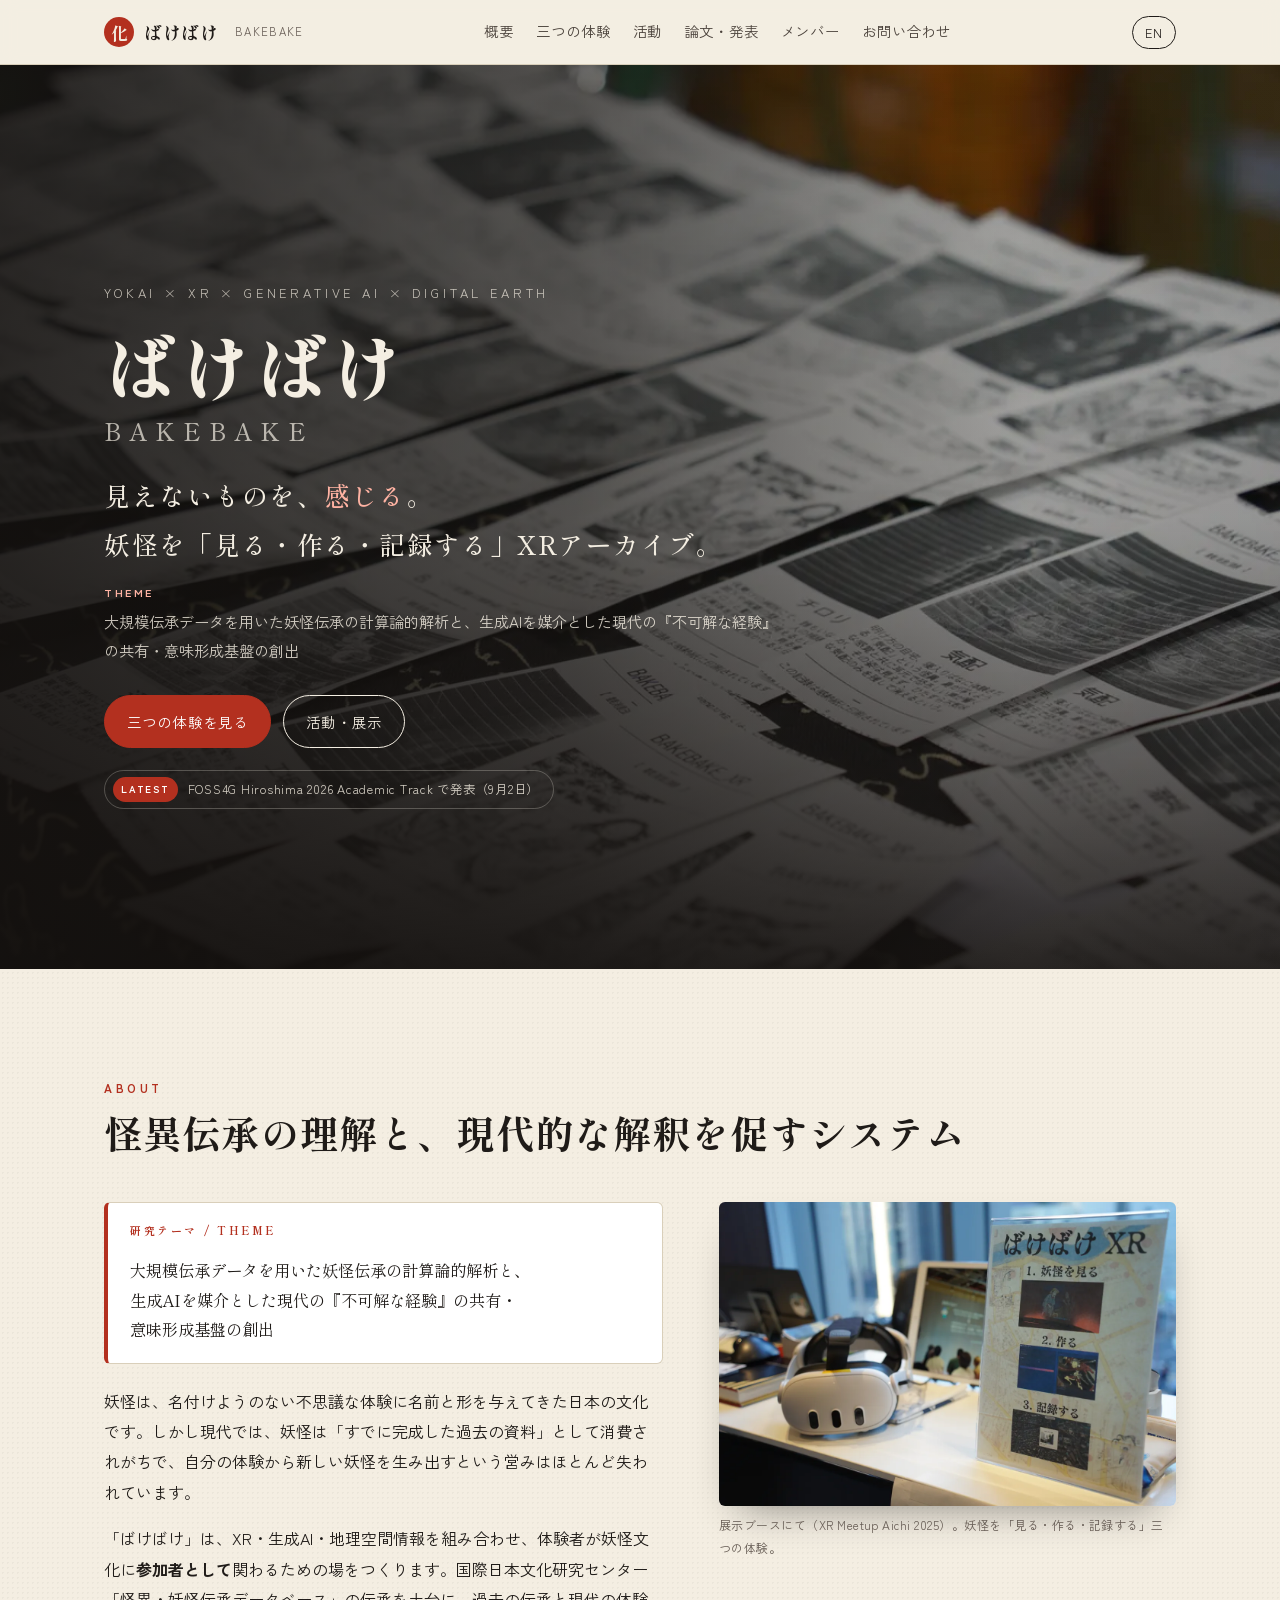
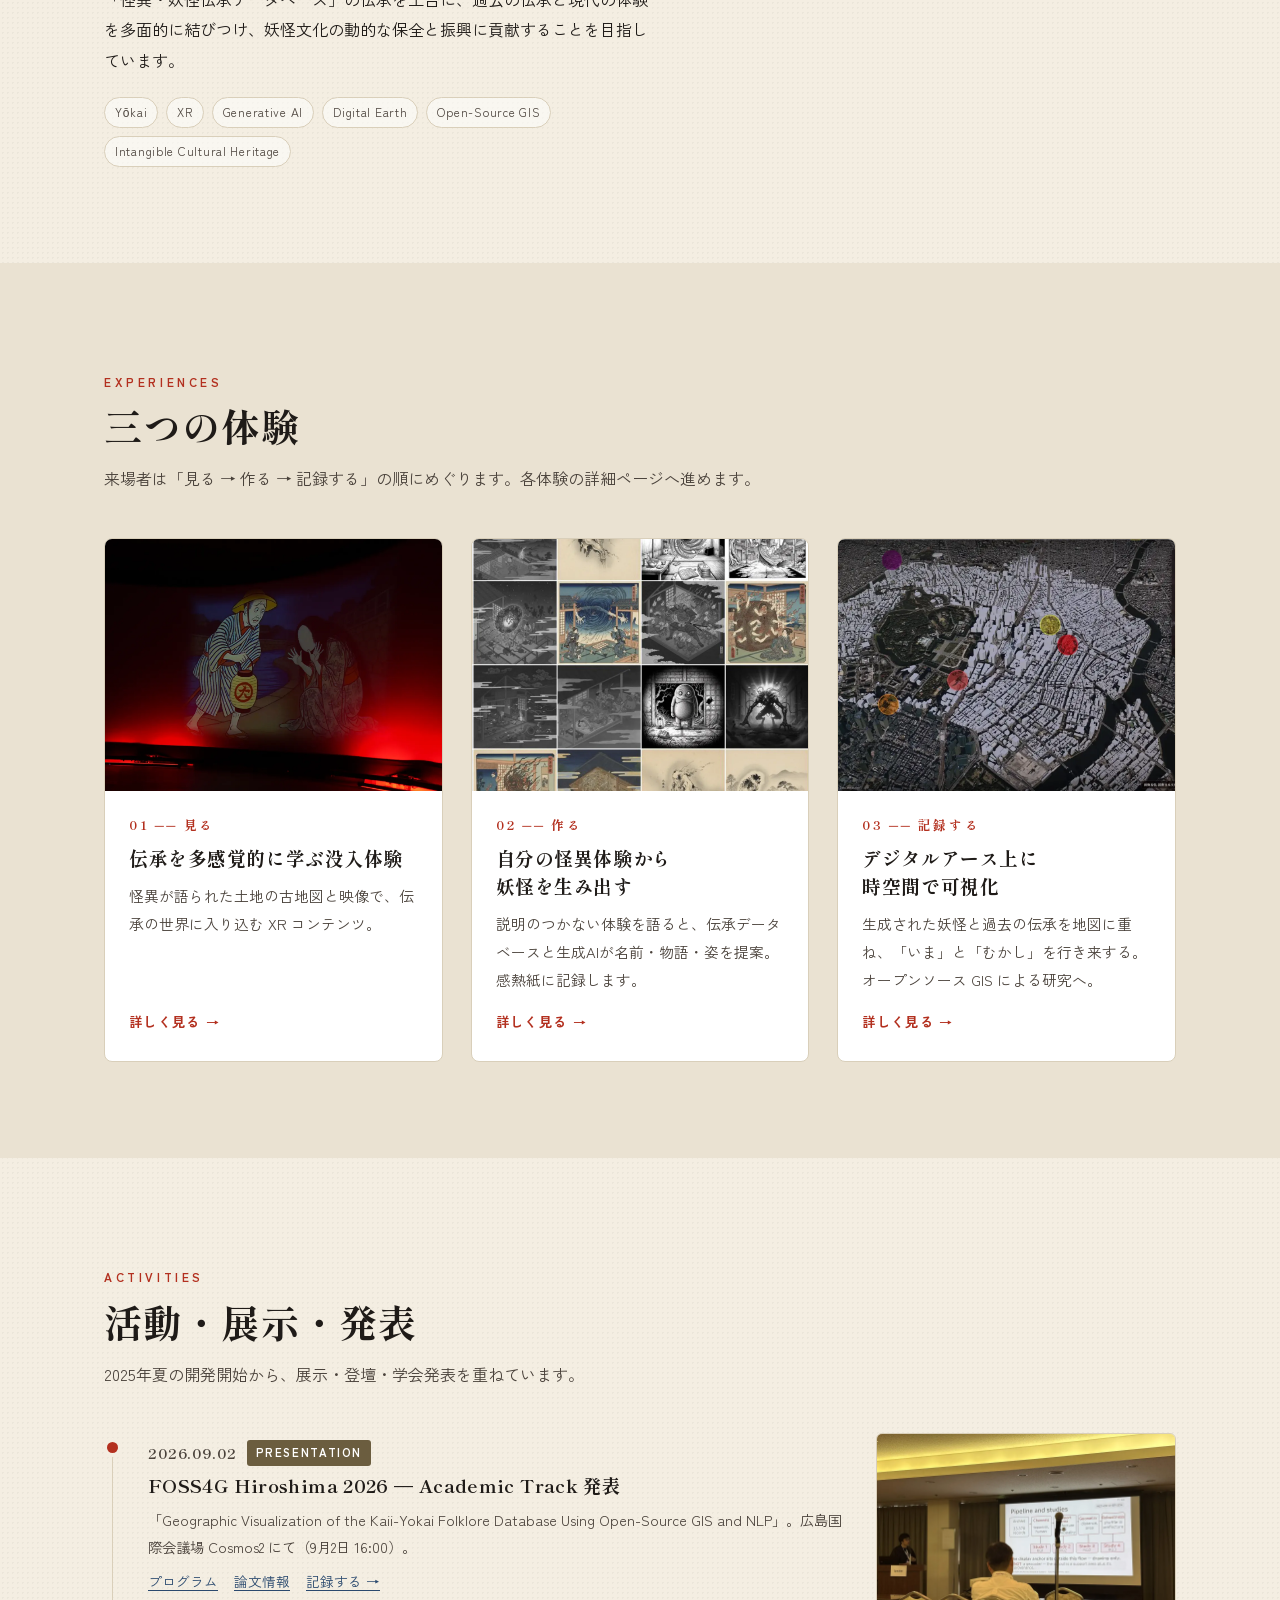
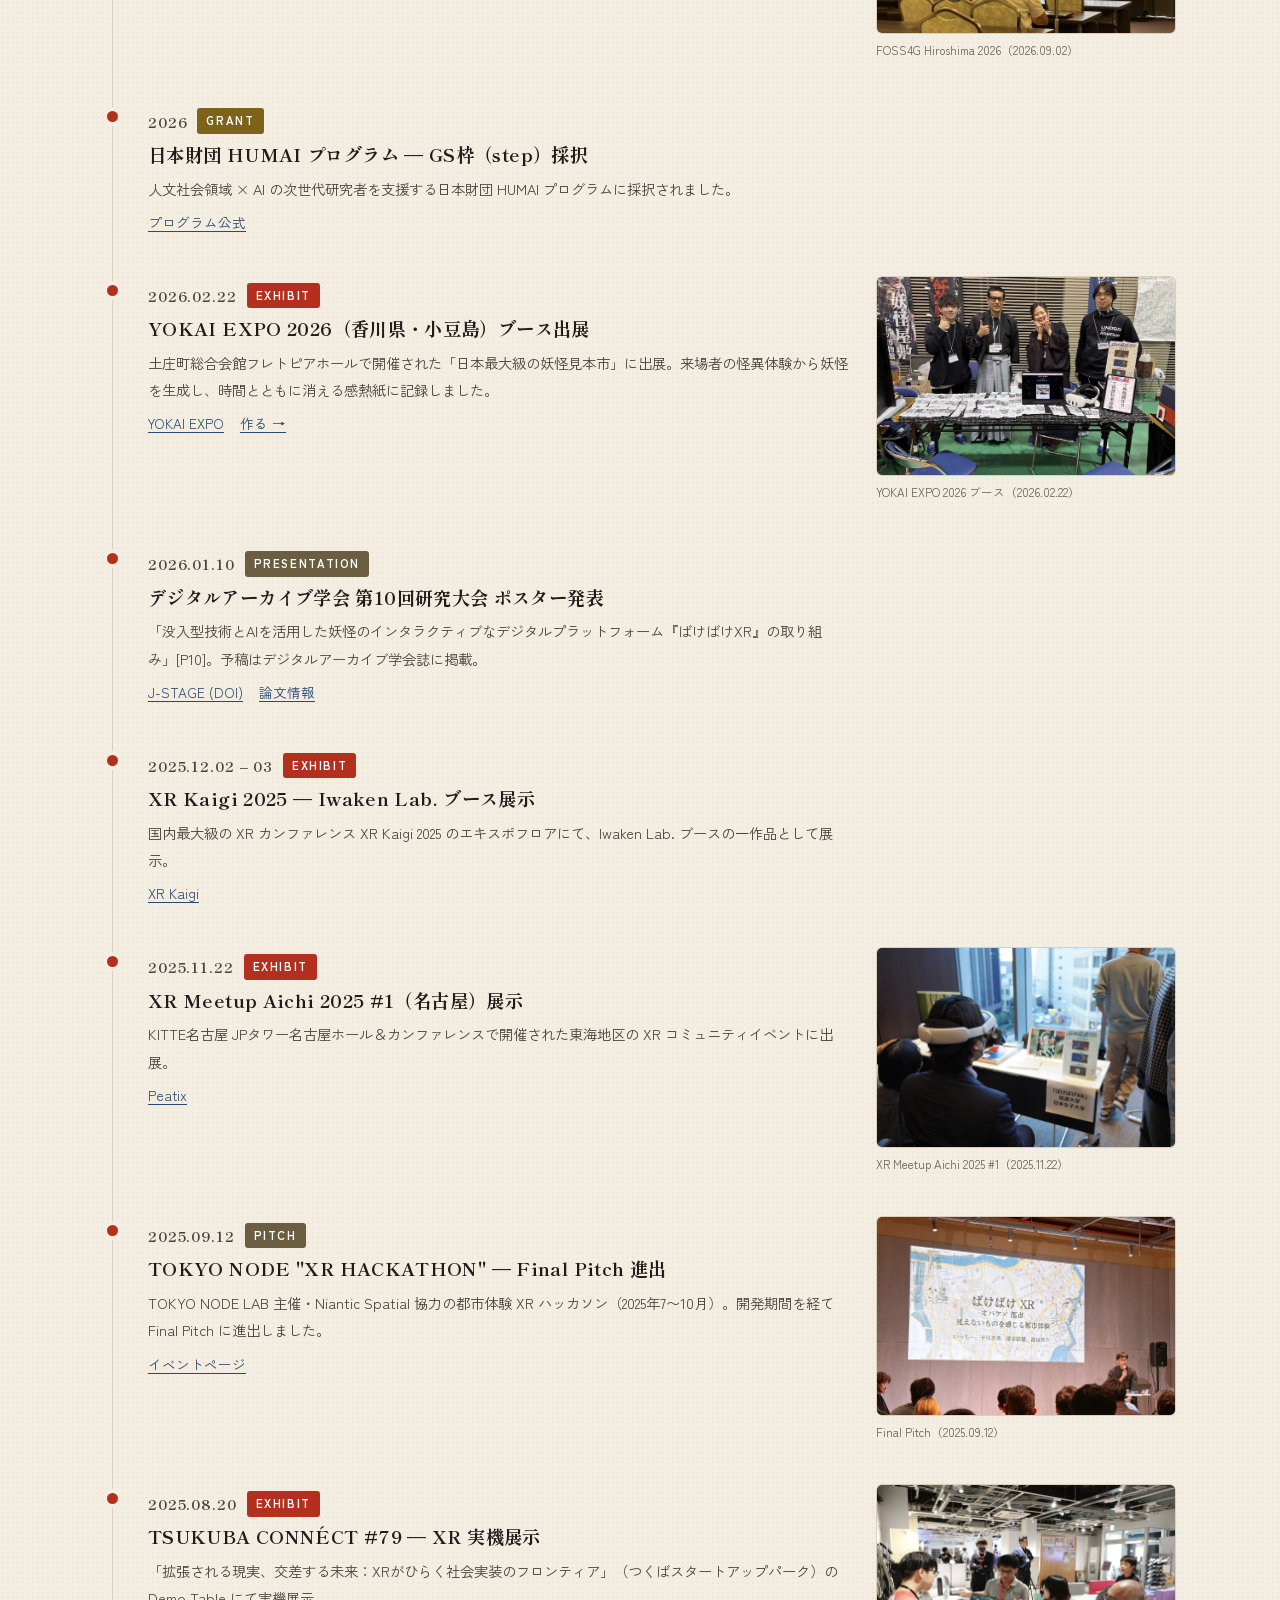
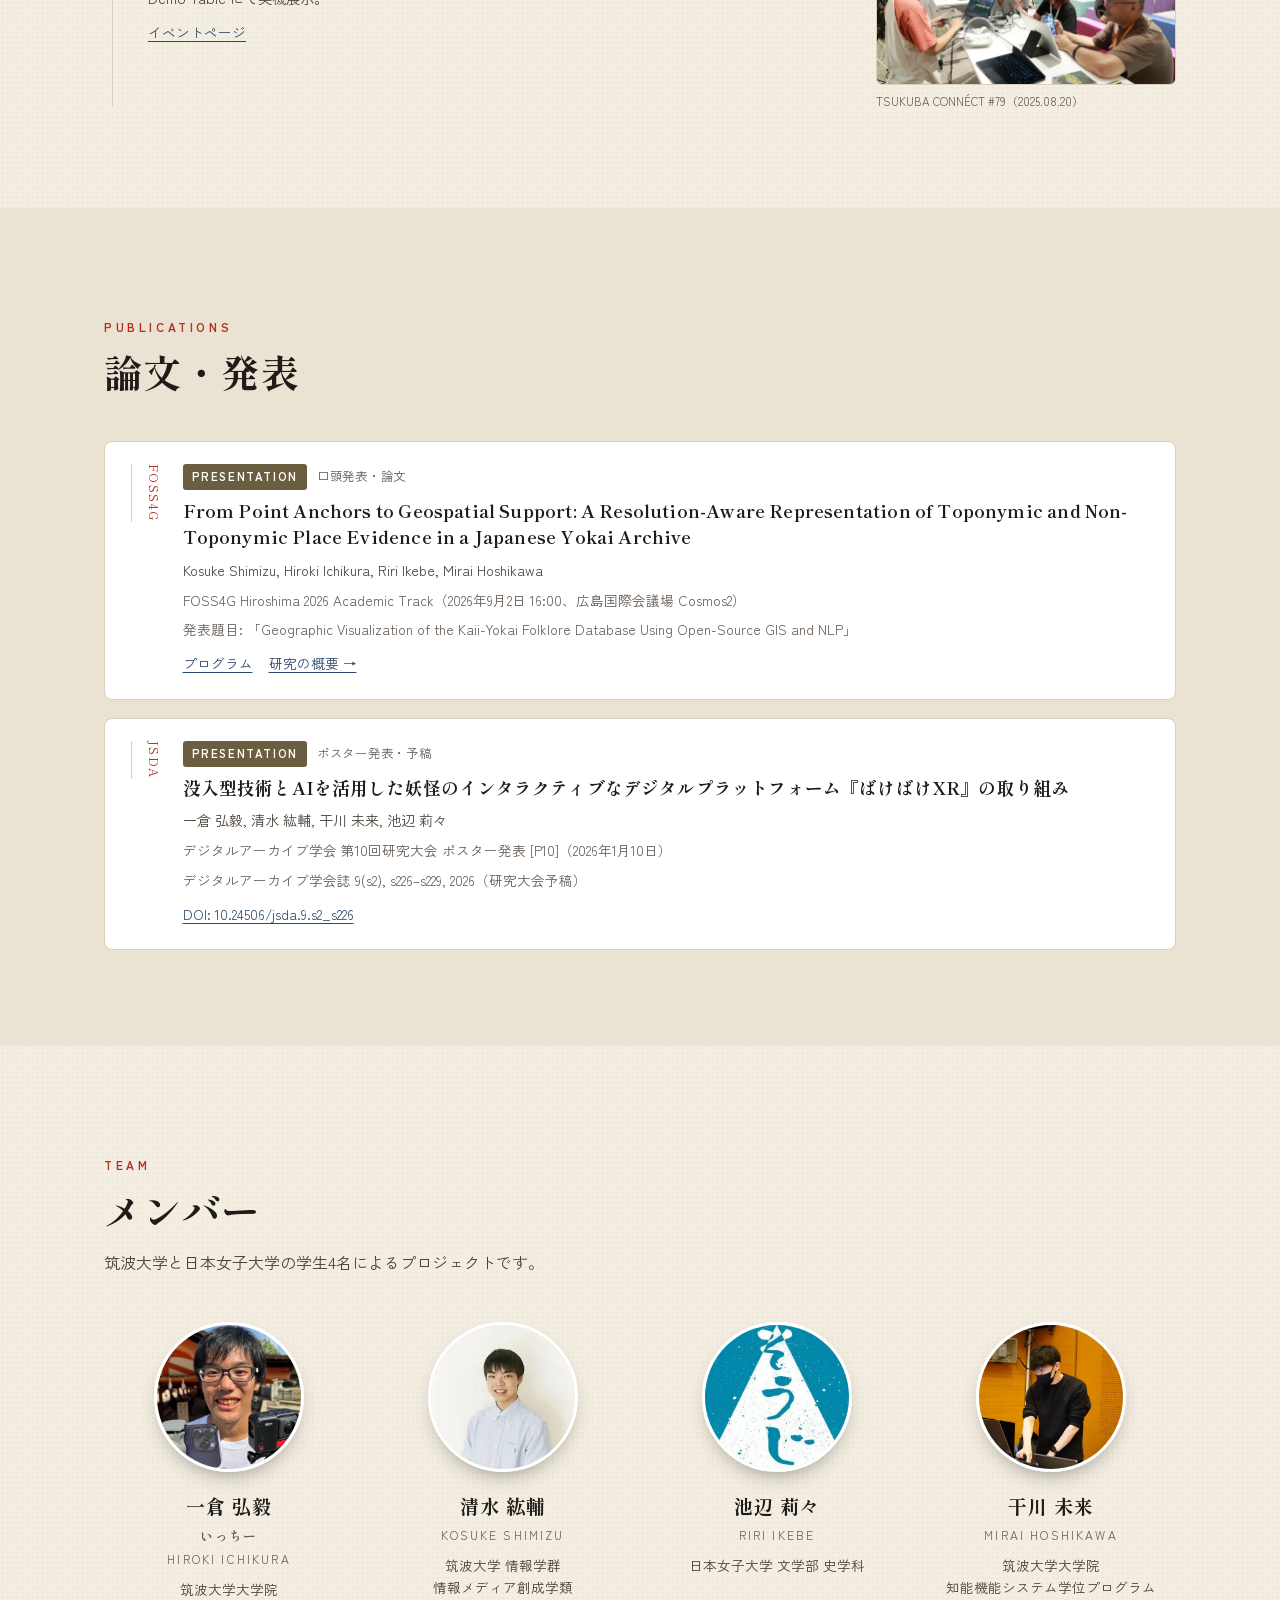
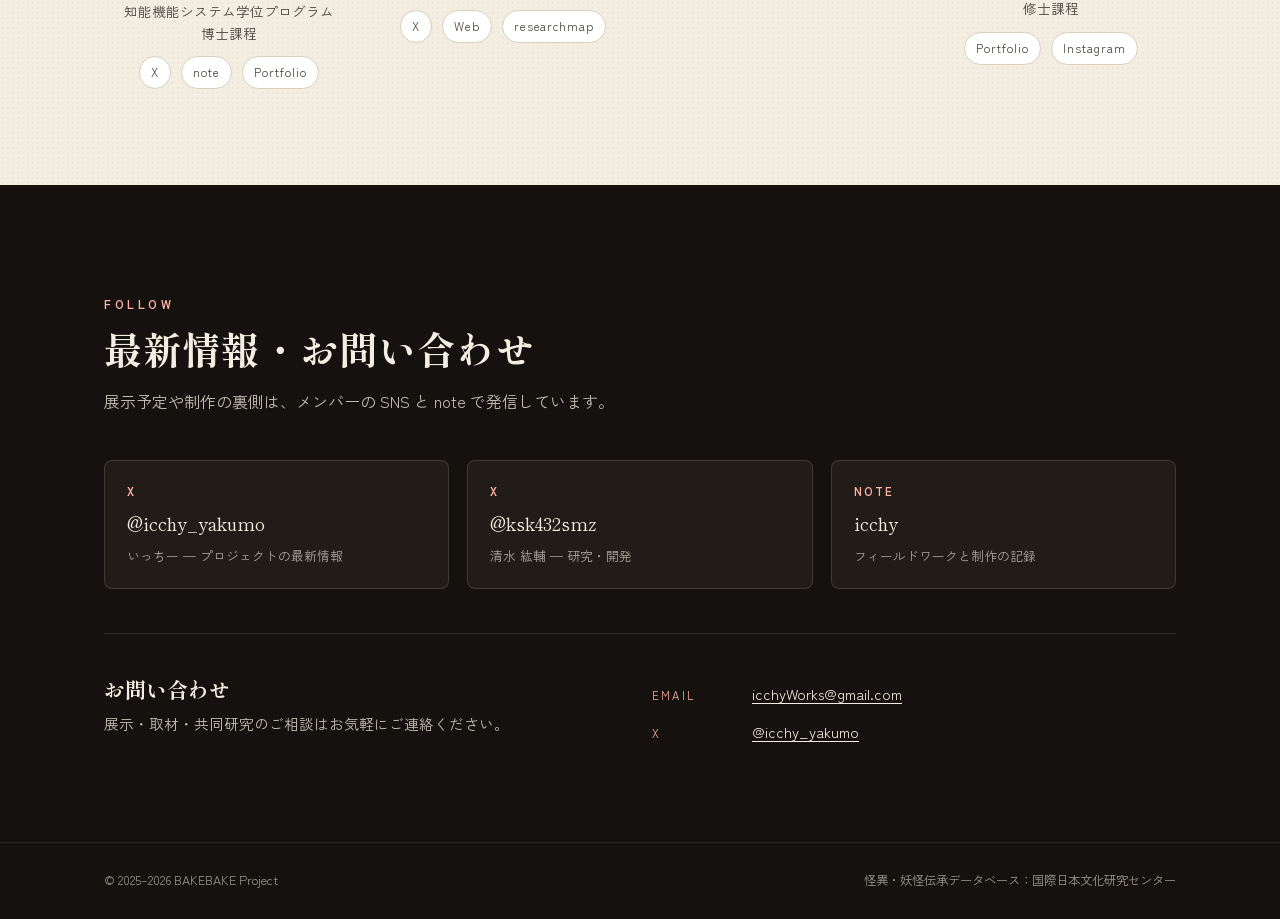
==== commit 6282a831: "Keep presentations in the timeline (PRESENTATION tag); restore uniform timeline grid and text-only p" ====
--- a/index.html
+++ b/index.html
@@ -155,10 +155,26 @@
       <div class="sec-head">
         <p class="label">ACTIVITIES</p>
         <h2 id="act-title" class="serif"><span class="ja">活動・展示・発表</span><span class="en">Activities, exhibitions and talks</span></h2>
-        <p class="ja">2025年夏の開発開始から、展示・登壇を重ねています。学会発表は<a href="#publications">論文・発表</a>をご覧ください。</p>
-        <p class="en">Since development began in summer 2025, the project has been shown at the following venues. For conference papers and talks, see <a href="#publications">Publications</a>.</p>
+        <p class="ja">2025年夏の開発開始から、展示・登壇・学会発表を重ねています。</p>
+        <p class="en">Since development began in summer 2025, the project has been shown and presented at the following venues.</p>
       </div>
       <div class="timeline">
+
+        <article class="tl-item">
+          <div>
+            <p class="tl-date">2026.09.02 <span class="tag talk">PRESENTATION</span></p>
+            <h3 class="ja">FOSS4G Hiroshima 2026 <wbr>— Academic Track 発表</h3>
+            <h3 class="en">FOSS4G Hiroshima 2026 — Academic Track</h3>
+            <p class="ja">「Geographic Visualization of the Kaii-Yokai Folklore Database Using Open-Source GIS and NLP」。広島国際会議場 Cosmos2 にて（9月2日 16:00）。</p>
+            <p class="en">"Geographic Visualization of the Kaii-Yokai Folklore Database Using Open-Source GIS and NLP." International Conference Center Hiroshima, room Cosmos2, Sept 2, 16:00.</p>
+            <p class="links"><a href="https://2026.foss4g.org/en/program-schedule/presentations/" target="_blank" rel="noopener"><span class="ja">プログラム</span><span class="en">Program</span></a><a href="#publications"><span class="ja">論文情報</span><span class="en">Paper</span></a><a href="record.html" data-internal><span class="ja">記録する →</span><span class="en">Record →</span></a></p>
+          </div>
+          <figure>
+            <img src="images/photos/foss4g_talk.webp" alt="FOSS4G Hiroshima 2026 の会場で発表する様子" loading="lazy" width="1200" height="800">
+            <figcaption class="ja">FOSS4G Hiroshima 2026（2026.09.02）</figcaption>
+            <figcaption class="en">FOSS4G Hiroshima 2026, Sept 2, 2026</figcaption>
+          </figure>
+        </article>
 
         <article class="tl-item">
           <div>
@@ -189,6 +205,17 @@
 
         <article class="tl-item">
           <div>
+            <p class="tl-date">2026.01.10 <span class="tag talk">PRESENTATION</span></p>
+            <h3 class="ja">デジタルアーカイブ学会 <wbr>第10回研究大会 <wbr>ポスター発表</h3>
+            <h3 class="en">Poster at the 10th Annual Conference of the Japan Society for Digital Archive</h3>
+            <p class="ja">「没入型技術とAIを活用した妖怪のインタラクティブなデジタルプラットフォーム『ばけばけXR』の取り組み」[P10]。予稿はデジタルアーカイブ学会誌に掲載。</p>
+            <p class="en">"An Interactive Digital Platform for Yōkai Using Immersive Technology and AI: BAKEBAKE XR" [P10]. Proceedings published in the Journal of the Japan Society for Digital Archive.</p>
+            <p class="links"><a href="https://doi.org/10.24506/jsda.9.s2_s226" target="_blank" rel="noopener">J-STAGE (DOI)</a><a href="#publications"><span class="ja">論文情報</span><span class="en">Paper</span></a></p>
+          </div>
+        </article>
+
+        <article class="tl-item">
+          <div>
             <p class="tl-date">2025.12.02 – 03 <span class="tag exhibit">EXHIBIT</span></p>
             <h3 class="ja">XR Kaigi 2025 <wbr>— Iwaken Lab. ブース展示</h3>
             <h3 class="en">XR Kaigi 2025 — Iwaken Lab. booth</h3>
@@ -258,26 +285,21 @@
         <h2 id="pub-title" class="serif"><span class="ja">論文・発表</span><span class="en">Publications</span></h2>
       </div>
       <div class="pubs">
-        <article class="pub has-photo">
+        <article class="pub">
           <div class="venue">FOSS4G</div>
           <div>
-            <p class="kind"><span class="tag talk">TALK</span><span class="ja">口頭発表・論文</span><span class="en">Talk &amp; paper</span></p>
+            <p class="kind"><span class="tag talk">PRESENTATION</span><span class="ja">口頭発表・論文</span><span class="en">Talk &amp; paper</span></p>
             <h3>From Point Anchors to Geospatial Support: A Resolution-Aware Representation of Toponymic and Non-Toponymic Place Evidence in a Japanese Yokai Archive</h3>
             <p class="authors">Kosuke Shimizu, Hiroki Ichikura, Riri Ikebe, Mirai Hoshikawa</p>
             <p class="meta"><span class="ja">FOSS4G Hiroshima 2026 Academic Track（2026年9月2日 16:00、広島国際会議場 Cosmos2）</span><span class="en">FOSS4G Hiroshima 2026 Academic Track — Sept 2, 2026, 16:00, International Conference Center Hiroshima, room Cosmos2</span></p>
             <p class="meta"><span class="ja">発表題目: 「Geographic Visualization of the Kaii-Yokai Folklore Database Using Open-Source GIS and NLP」</span><span class="en">Talk title: “Geographic Visualization of the Kaii-Yokai Folklore Database Using Open-Source GIS and NLP”</span></p>
             <p class="links"><a href="https://2026.foss4g.org/en/program-schedule/presentations/" target="_blank" rel="noopener"><span class="ja">プログラム</span><span class="en">Program</span></a><a href="record.html" data-internal><span class="ja">研究の概要 →</span><span class="en">Overview →</span></a></p>
           </div>
-          <figure>
-            <img src="images/photos/foss4g_talk.webp" alt="FOSS4G Hiroshima 2026 の会場で発表する様子" loading="lazy" width="1200" height="800">
-            <figcaption class="ja">FOSS4G Hiroshima 2026（2026.09.02）</figcaption>
-            <figcaption class="en">FOSS4G Hiroshima 2026, Sept 2, 2026</figcaption>
-          </figure>
         </article>
         <article class="pub">
           <div class="venue">JSDA</div>
           <div>
-            <p class="kind"><span class="tag paper">POSTER</span><span class="ja">ポスター発表・予稿</span><span class="en">Poster &amp; proceedings</span></p>
+            <p class="kind"><span class="tag talk">PRESENTATION</span><span class="ja">ポスター発表・予稿</span><span class="en">Poster &amp; proceedings</span></p>
             <h3 class="ja">没入型技術とAIを活用した<wbr>妖怪のインタラクティブな<wbr>デジタルプラットフォーム<wbr>『ばけばけXR』の取り組み</h3>
             <h3 class="en">An Interactive Digital Platform for Yōkai Using Immersive Technology and AI: BAKEBAKE XR</h3>
             <p class="authors"><span class="ja">一倉 弘毅, 清水 紘輔, 干川 未来, 池辺 莉々</span><span class="en">Hiroki Ichikura, Kosuke Shimizu, Mirai Hoshikawa, Riri Ikebe</span></p>
--- a/assets/site.css
+++ b/assets/site.css
@@ -154,7 +154,6 @@
 .tl-item:last-child{padding-bottom:0}
 .tl-item::before{content:"";position:absolute;left:-5px;top:9px;width:11px;height:11px;border-radius:50%;background:var(--vermilion);box-shadow:0 0 0 4px var(--paper)}
 .alt .tl-item::before{box-shadow:0 0 0 4px var(--paper-2)}
-.tl-item:not(:has(figure)){grid-template-columns:1fr}
 .tl-item.upcoming::before{background:var(--paper-2);border:2px solid var(--vermilion)}
 .tl-item.upcoming .tl-date::after{content:"UPCOMING";font:700 .68rem/1 var(--sans);letter-spacing:.14em;color:var(--vermilion);border:1px solid currentColor;border-radius:3px;padding:3px 7px}
 .tl-date{font-family:var(--serif);font-weight:700;letter-spacing:.06em;color:var(--ink);font-size:.95rem;display:flex;gap:10px;align-items:center;flex-wrap:wrap}
@@ -180,11 +179,8 @@
 .pub .links{margin-top:8px;font-size:.85rem;display:flex;gap:16px;flex-wrap:wrap}
 .pub .links > span{color:var(--ink-3)}
 .pub .kind{display:flex;align-items:center;gap:10px;font-size:.78rem;color:var(--ink-3);letter-spacing:.06em;margin-bottom:8px}
-.pub.has-photo{grid-template-columns:auto 1fr 260px}
-.pub figure img{border-radius:6px;border:1px solid var(--line)}
-.pub figcaption{font-size:.72rem;color:var(--ink-3);margin-top:6px}
-@media (max-width:900px){.pub.has-photo{grid-template-columns:auto 1fr}.pub.has-photo figure{grid-column:2;max-width:420px}}
-@media (max-width:600px){.pub,.pub.has-photo{grid-template-columns:1fr}.pub.has-photo figure{grid-column:auto}.pub .venue{writing-mode:horizontal-tb;border-left:0;padding-left:0;border-bottom:1px solid var(--line);padding-bottom:6px}}
+
+@media (max-width:600px){.pub{grid-template-columns:1fr}.pub .venue{writing-mode:horizontal-tb;border-left:0;padding-left:0;border-bottom:1px solid var(--line);padding-bottom:6px}}
 
 /* team */
 .team{display:grid;grid-template-columns:repeat(4,1fr);gap:24px}
